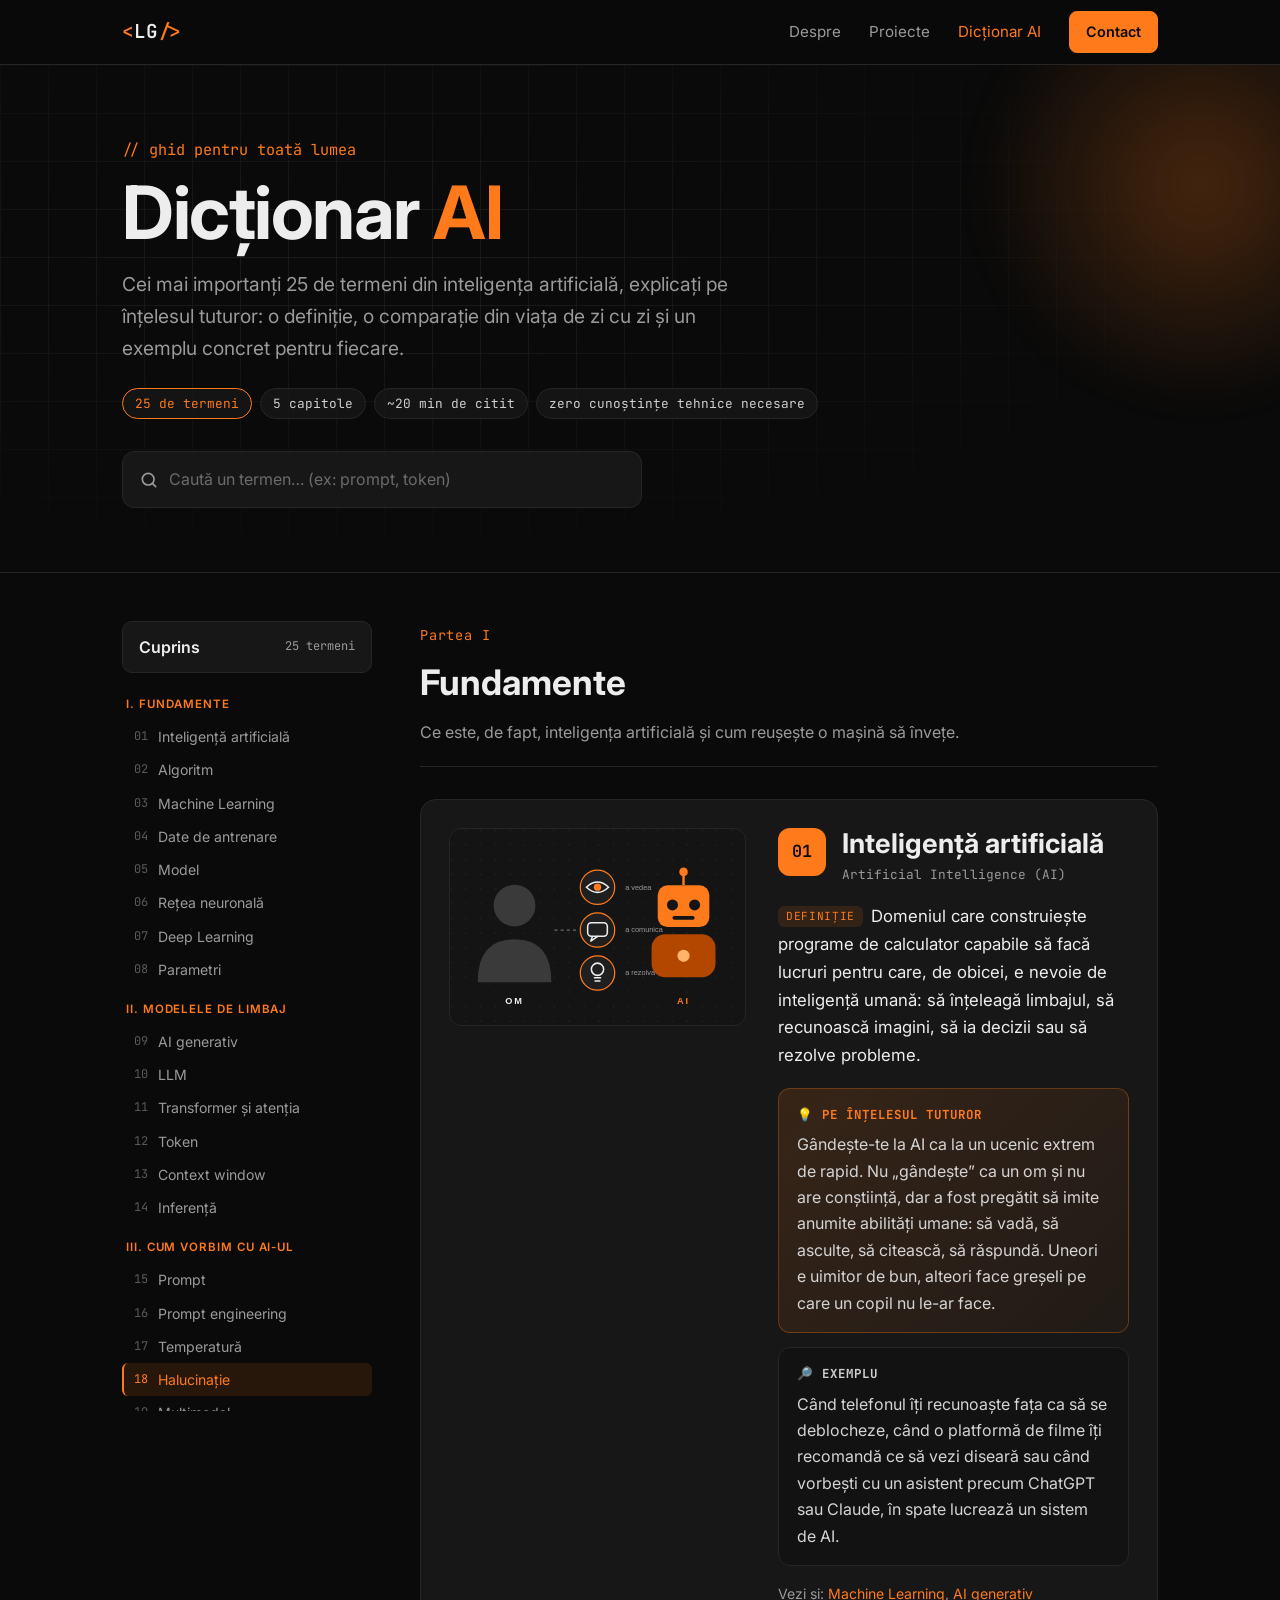
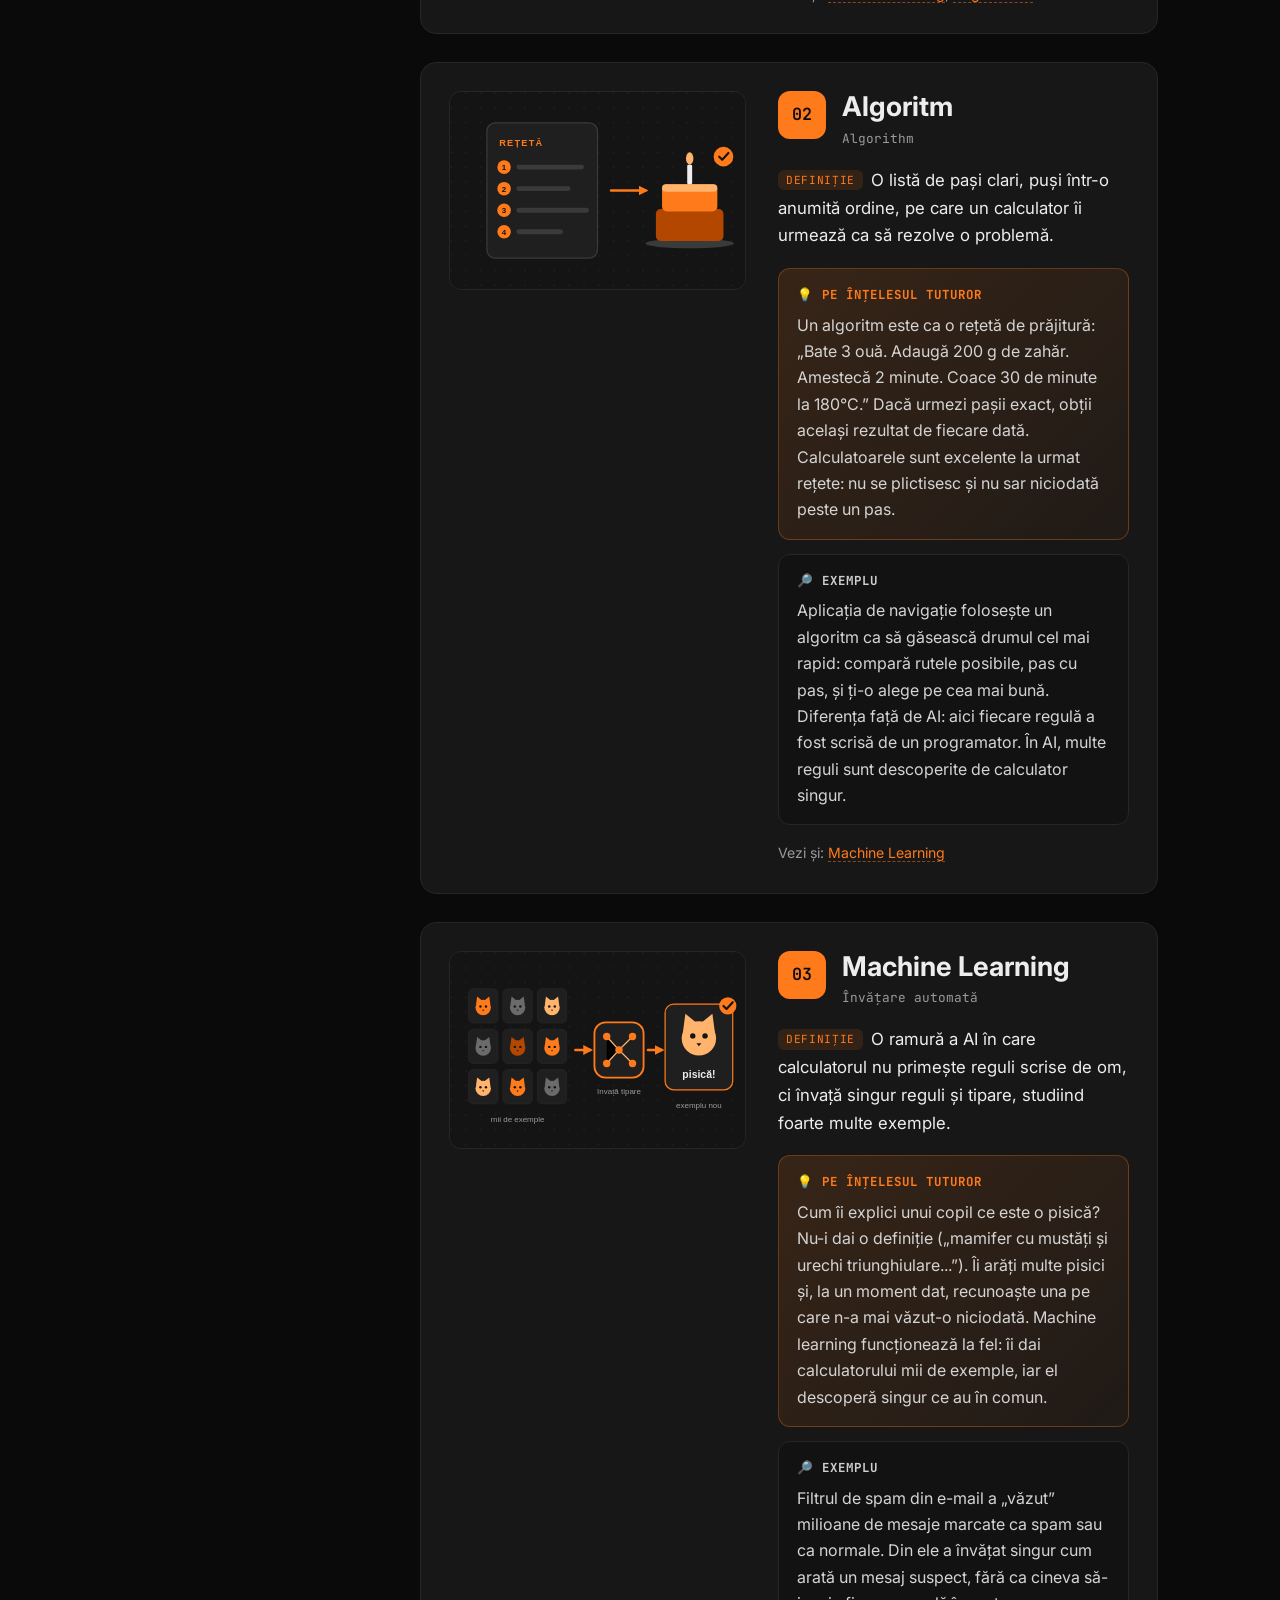
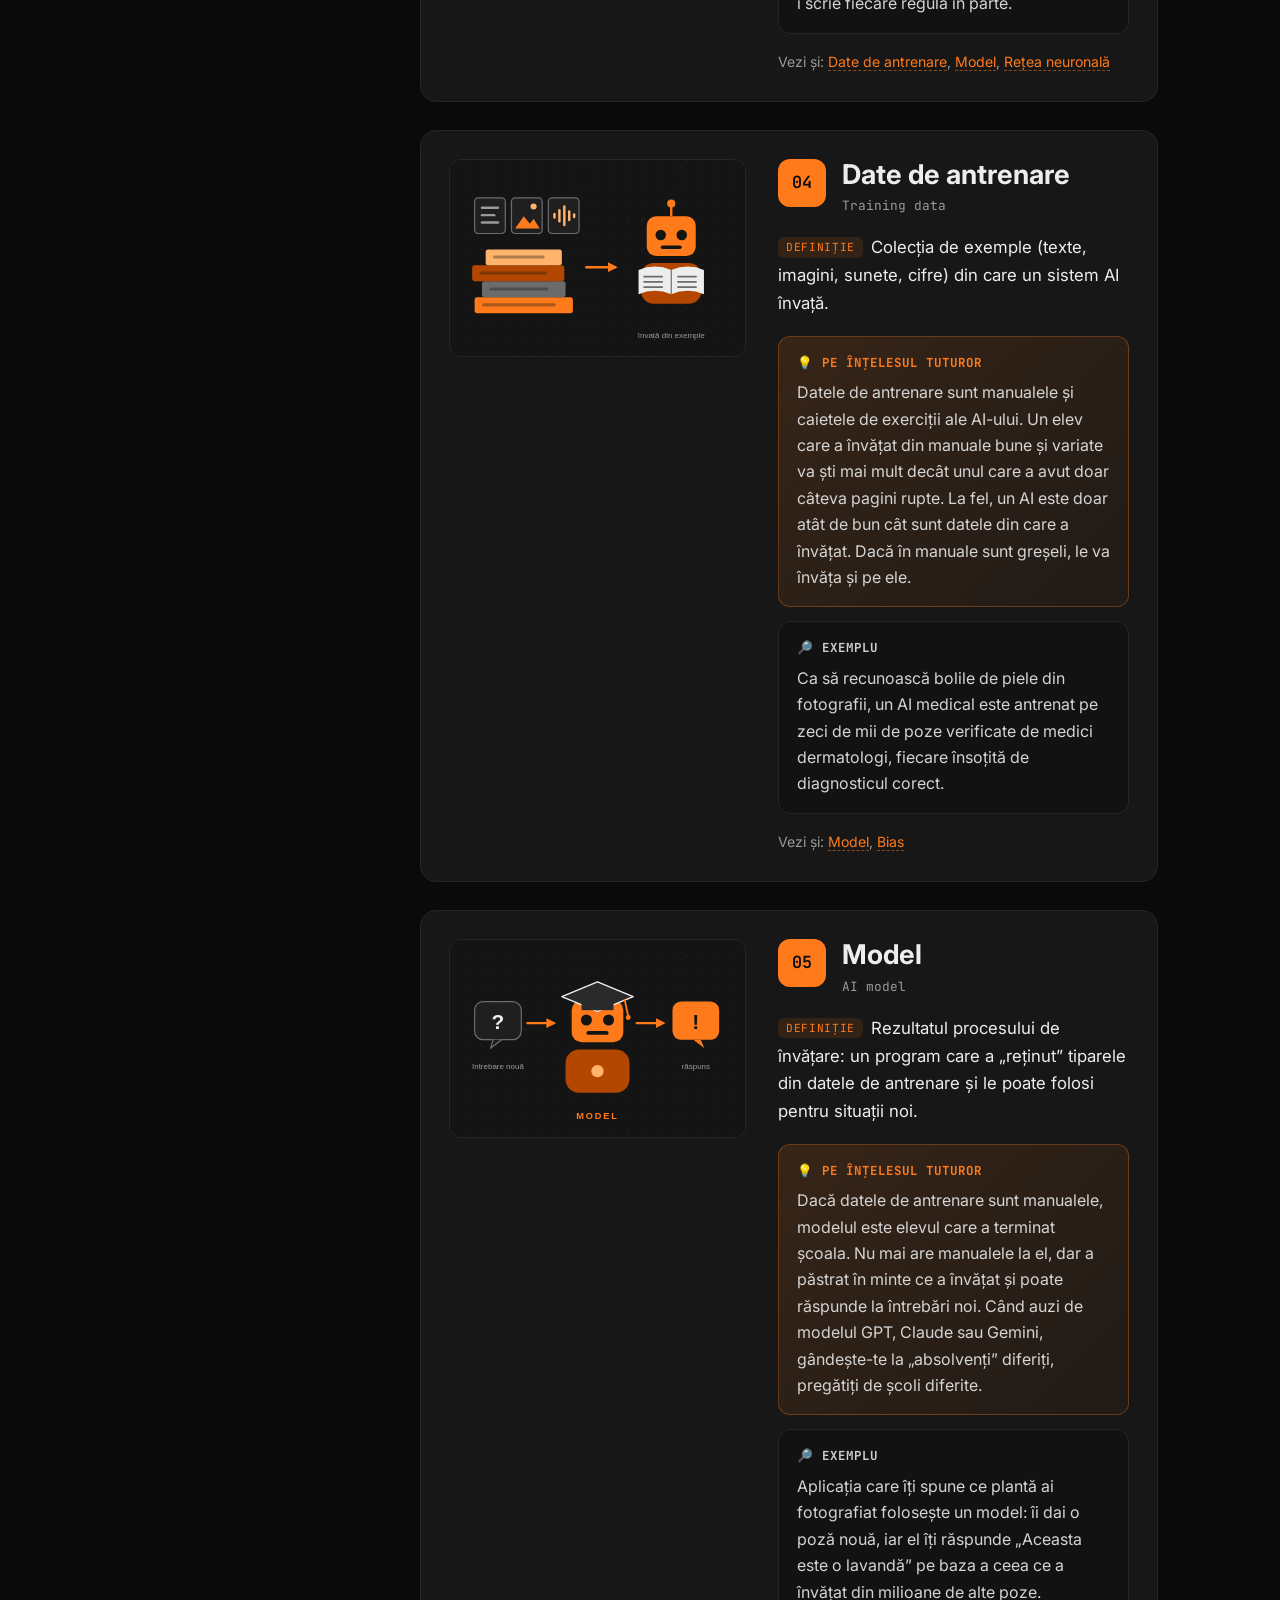
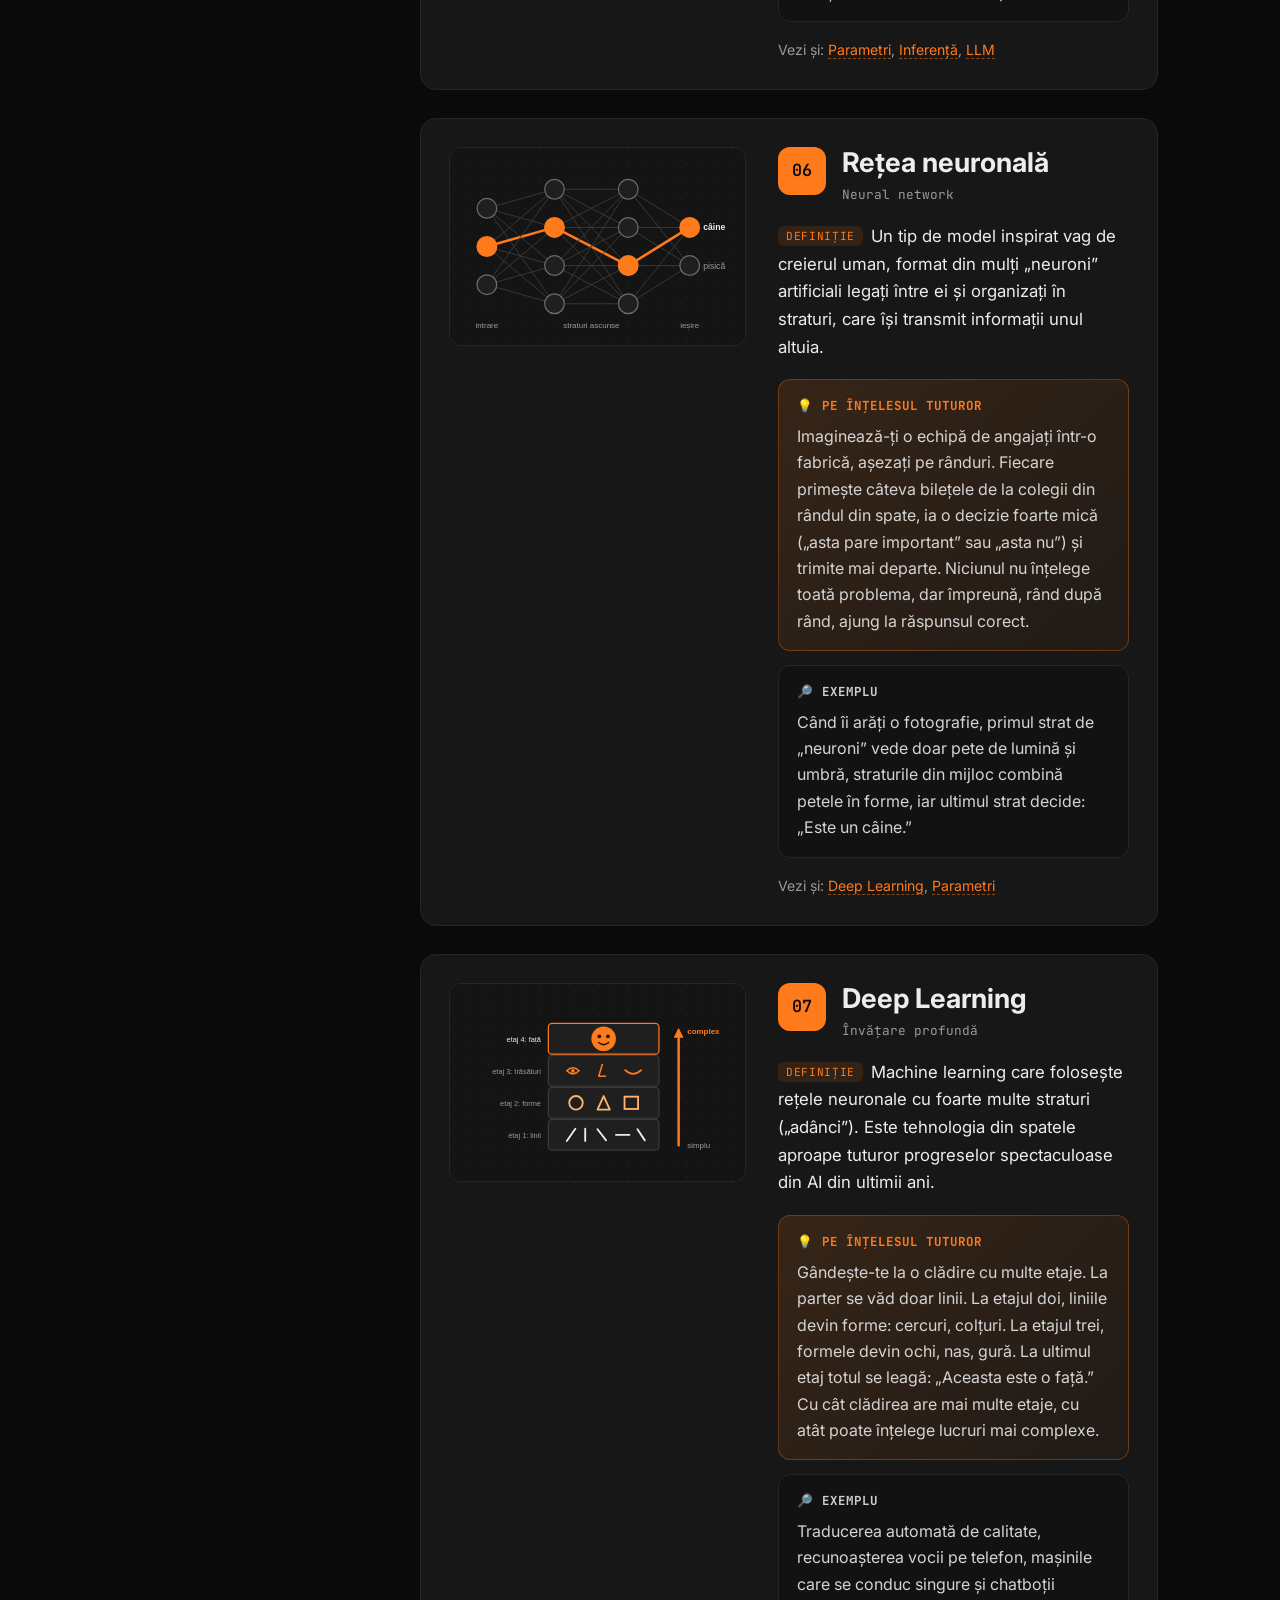
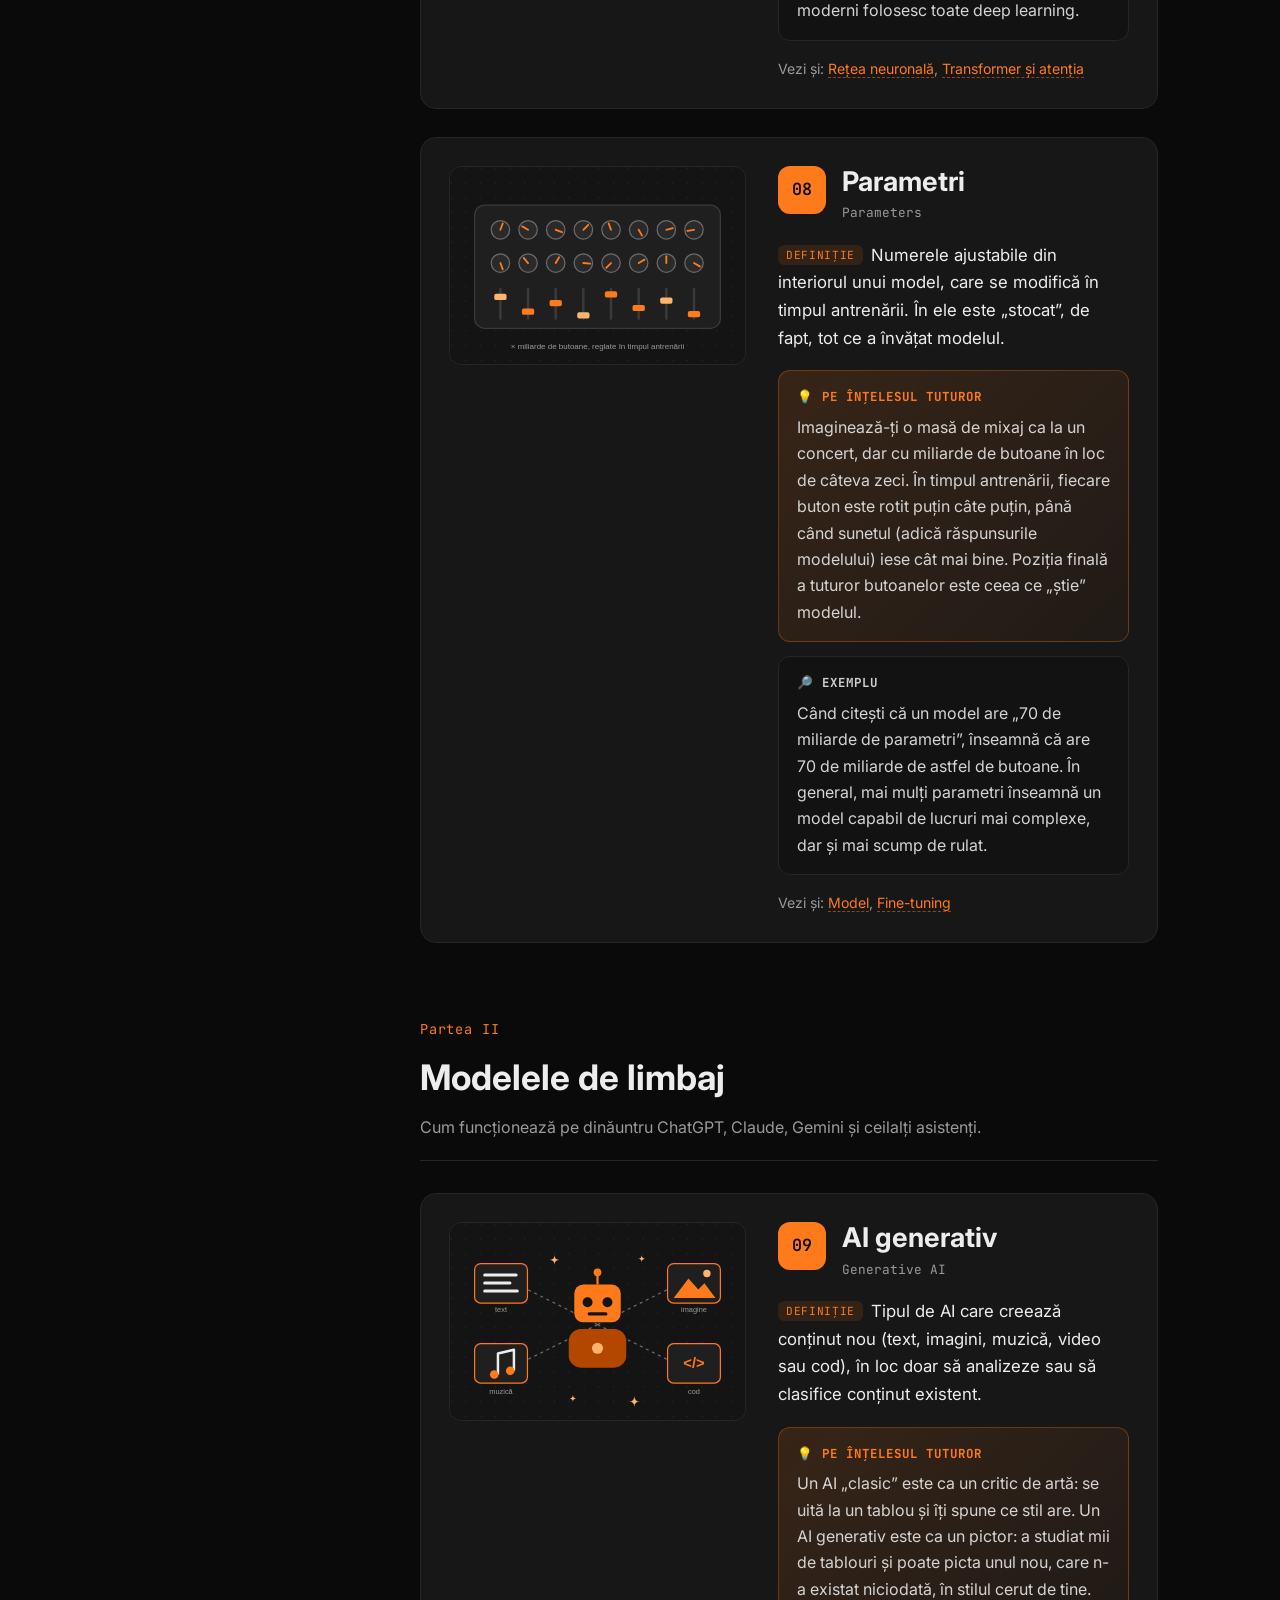
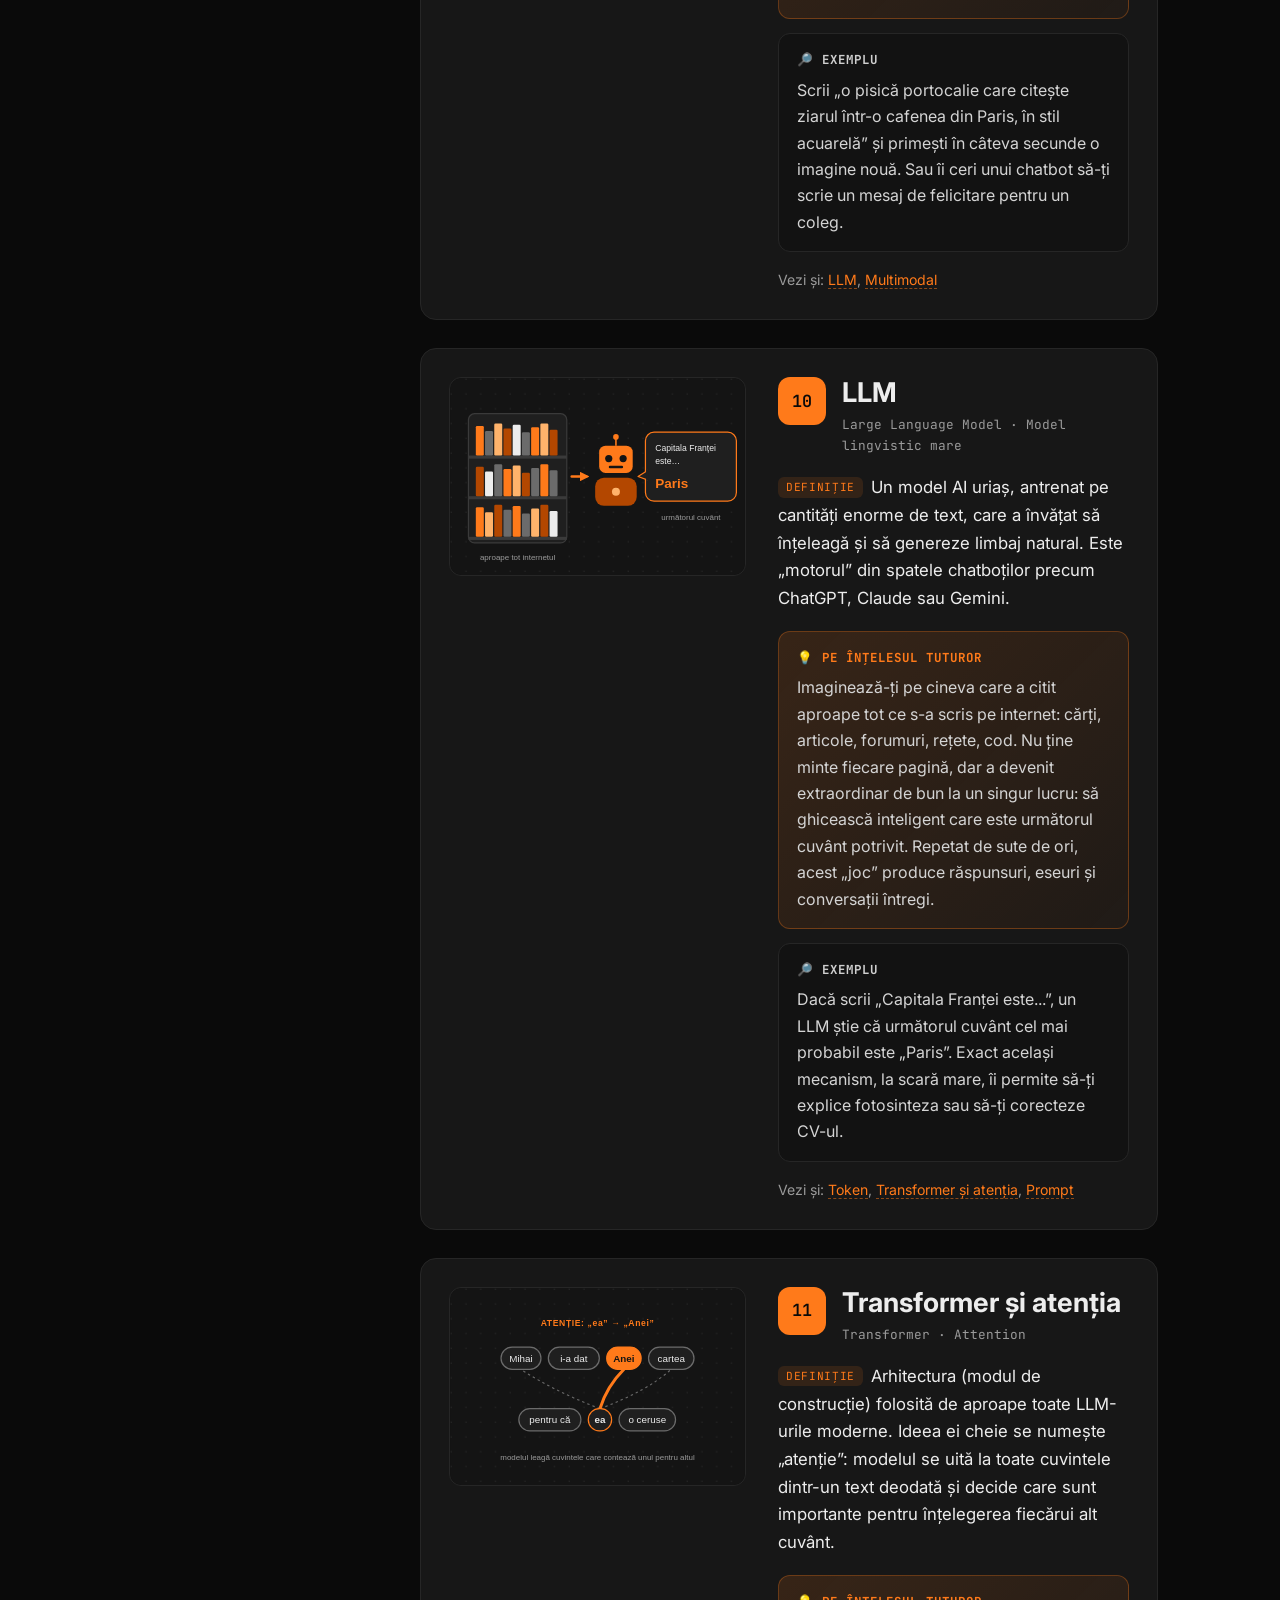
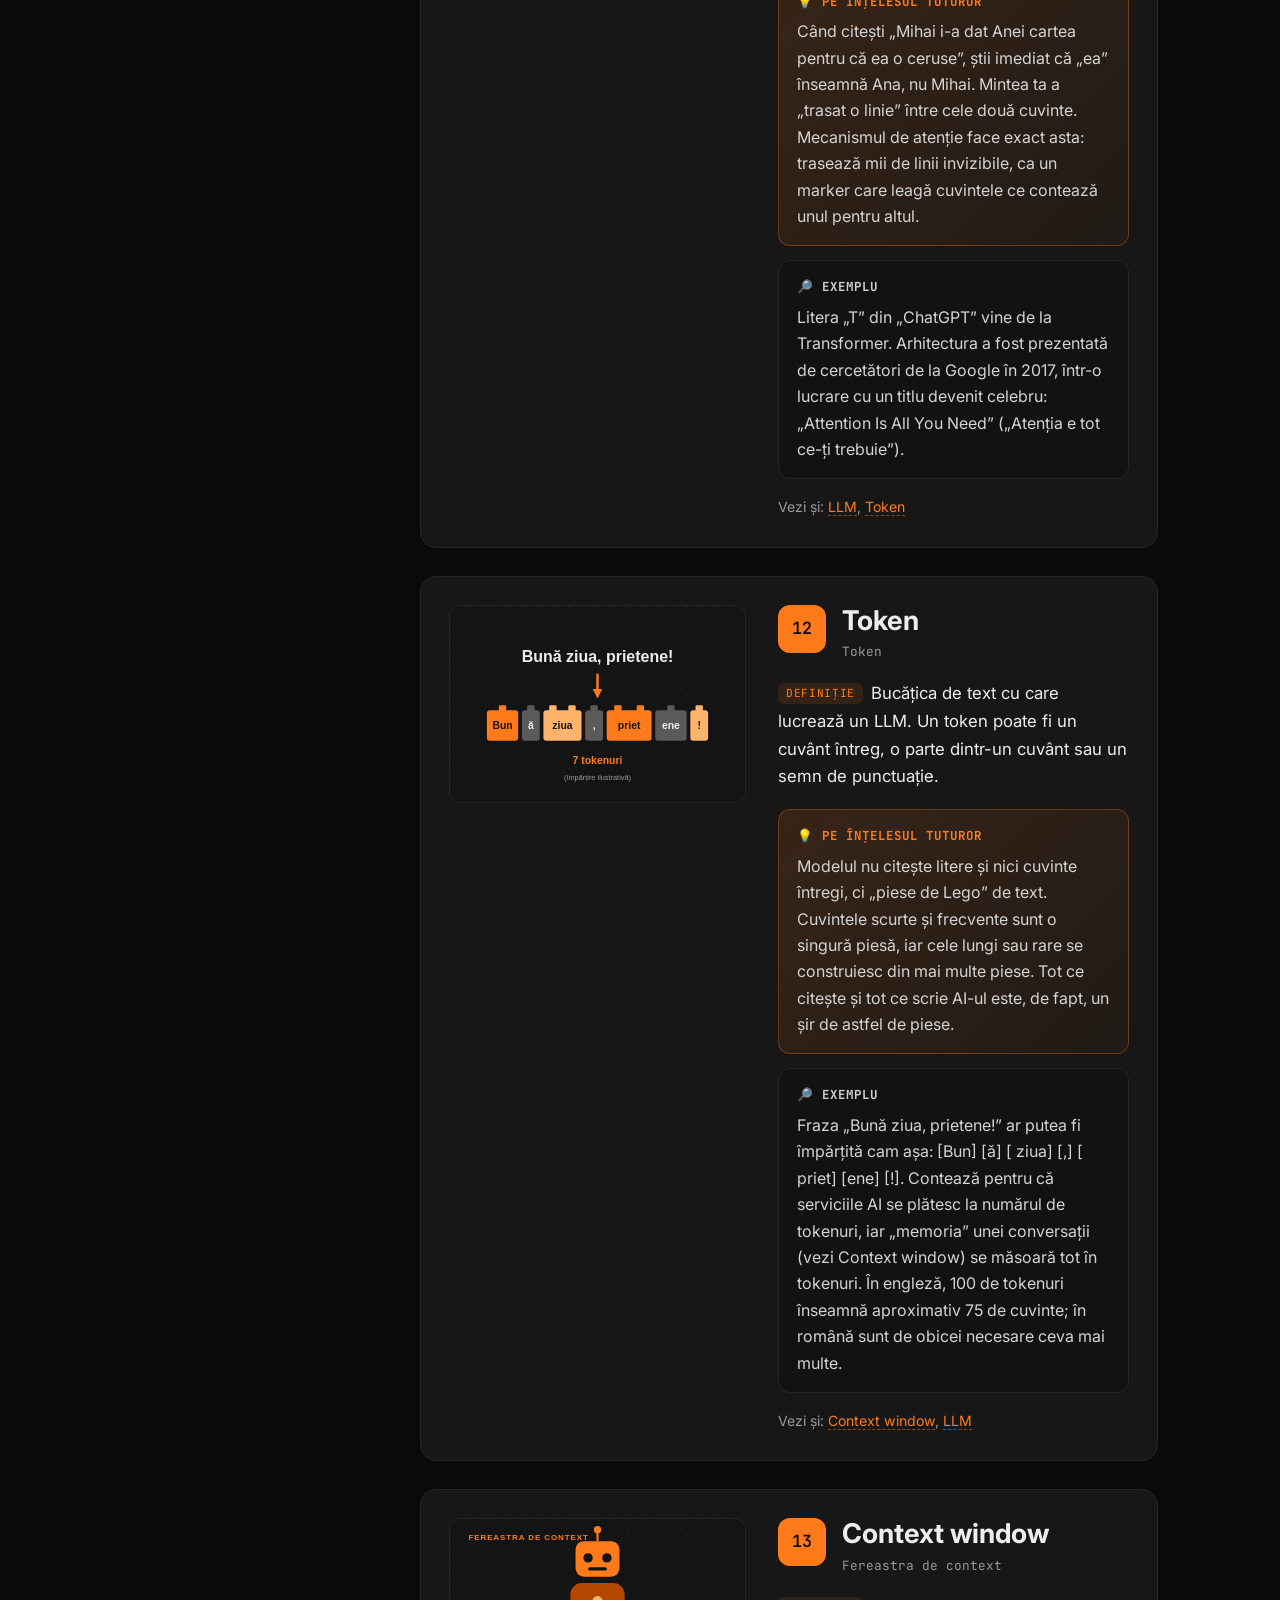
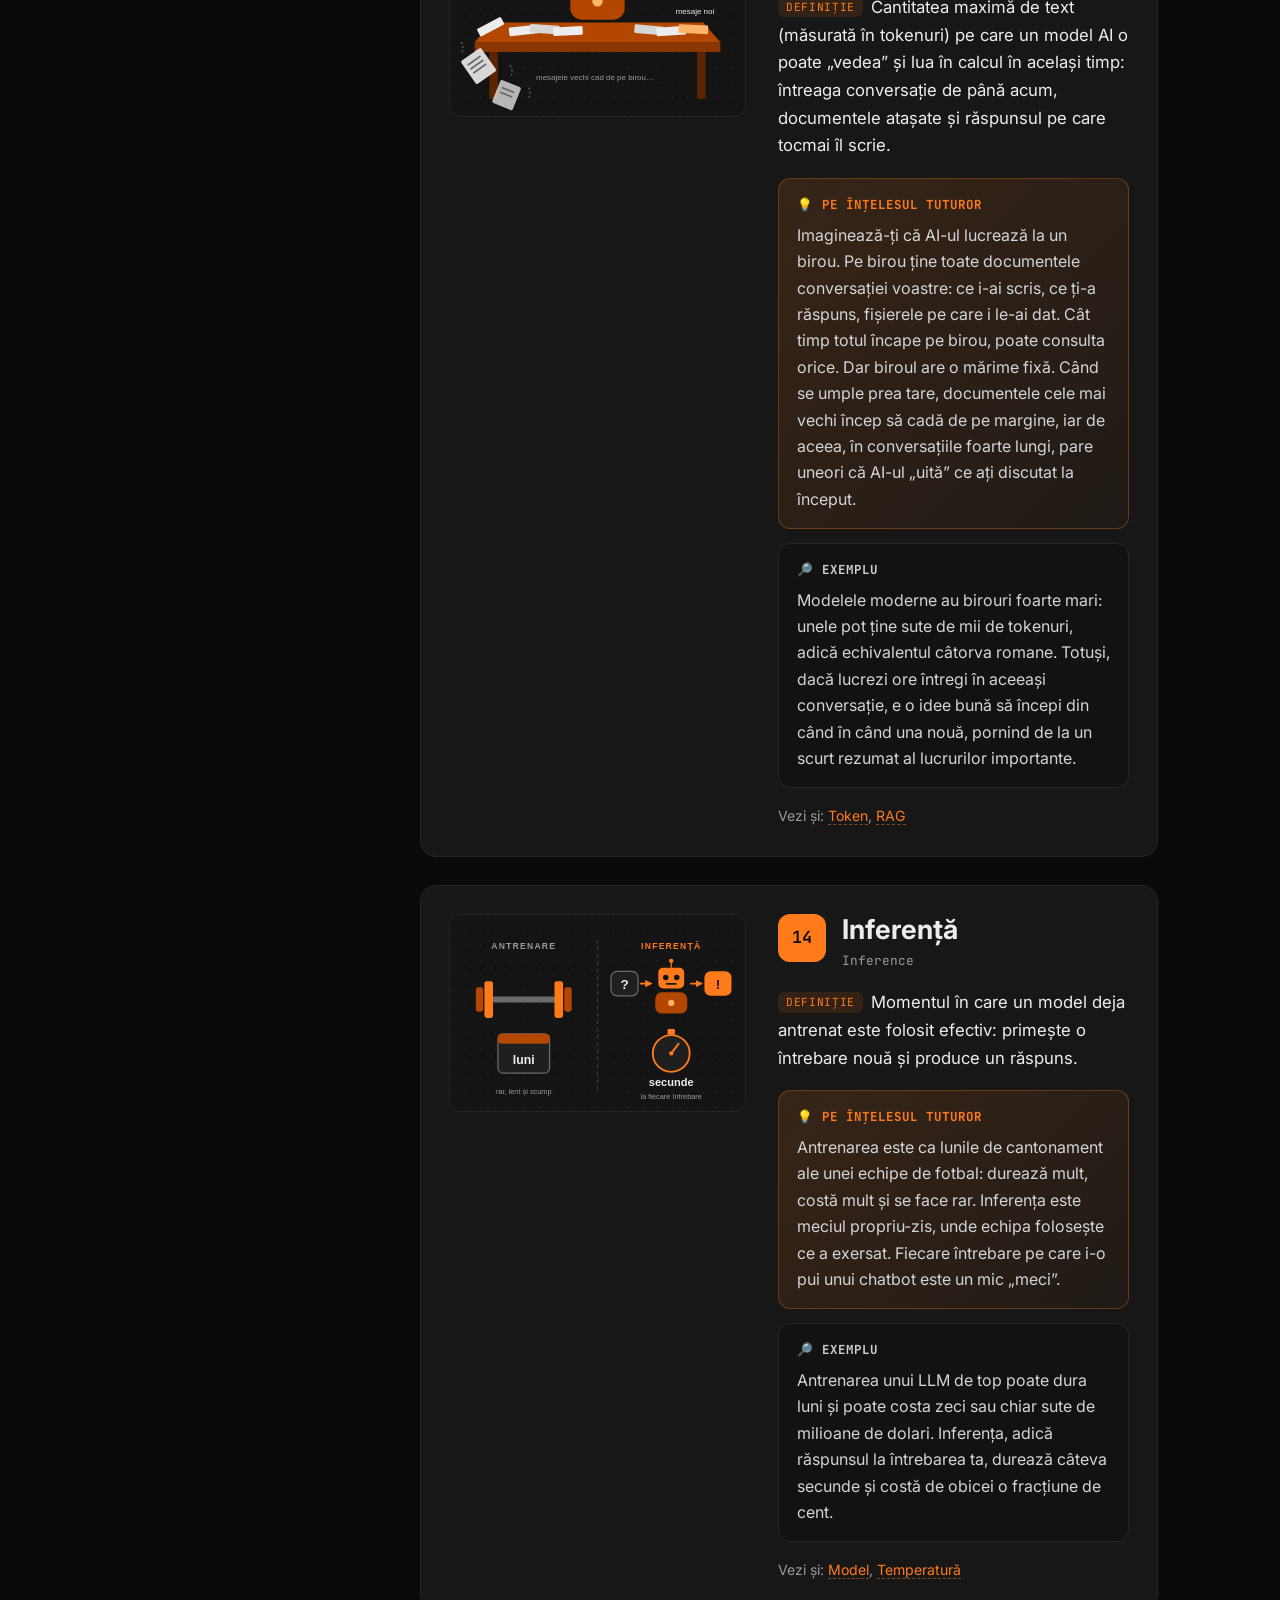
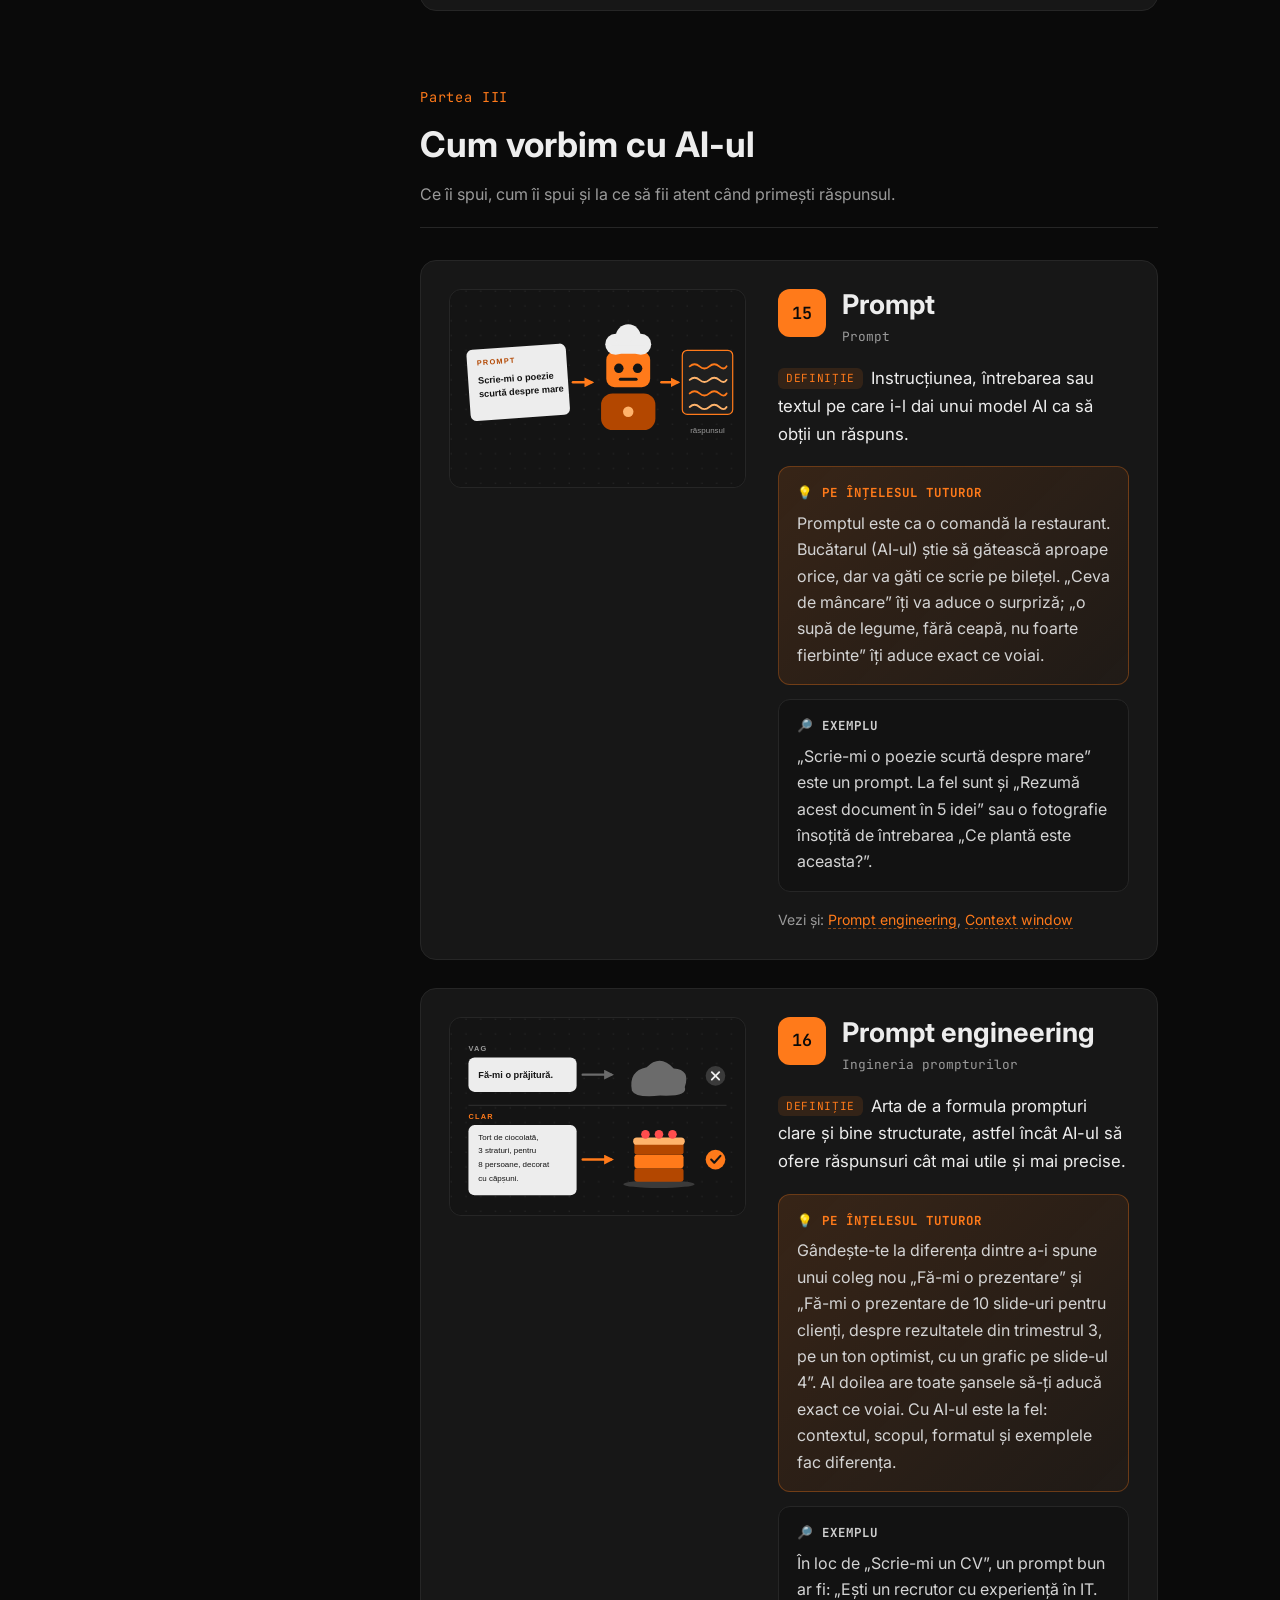
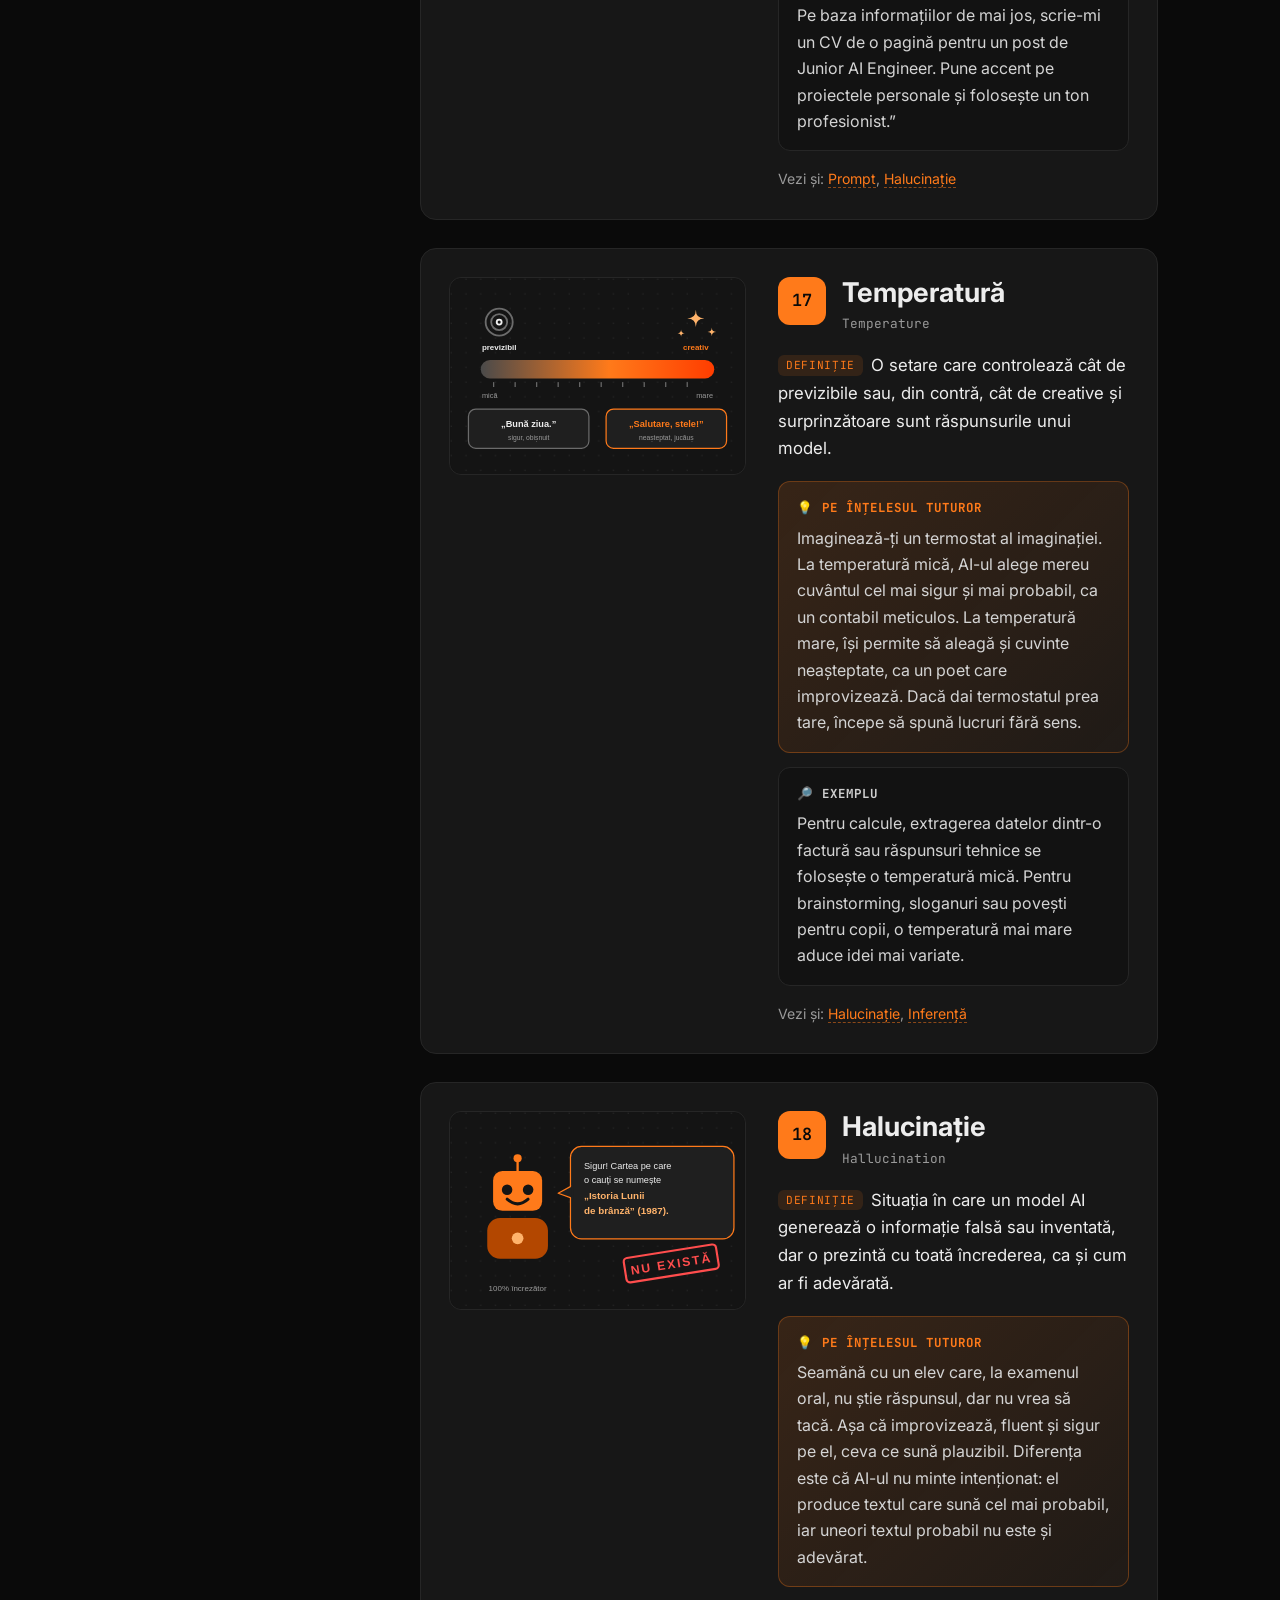
==== dictionar-ai/index.html @ 4ac0cf34 "Pagină nouă: Dicționar AI (25 de termeni explicați simplu, cu ilustrații) Co-Authored-By: Claude Opu" ====
<!doctype html>
<html lang="ro">
<head>
  <meta charset="utf-8">
  <meta name="viewport" content="width=device-width, initial-scale=1">
  <title>Dicționar AI: 25 de termeni explicați simplu | Lucian Grozea</title>
  <meta name="description" content="Cei mai importanți 25 de termeni din inteligența artificială, explicați pe înțelesul tuturor: definiții, analogii din viața de zi cu zi, exemple și ilustrații.">
  <meta property="og:title" content="Dicționar AI: 25 de termeni explicați simplu">
  <meta property="og:description" content="De la „inteligență artificială” la „agent AI”: definiții, analogii și exemple pe înțelesul tuturor.">
  <meta property="og:url" content="https://luciangrozea.ro/dictionar-ai/">
  <meta property="og:type" content="article">
  <link rel="canonical" href="https://luciangrozea.ro/dictionar-ai/">
  <link rel="icon" href="../assets/img/favicon.svg" type="image/svg+xml">
  <link rel="preconnect" href="https://fonts.googleapis.com">
  <link rel="preconnect" href="https://fonts.gstatic.com" crossorigin>
  <link href="https://fonts.googleapis.com/css2?family=Inter:wght@400;500;600;700&family=JetBrains+Mono:wght@400;600&display=swap" rel="stylesheet">
  <link rel="stylesheet" href="../assets/css/style.css?v=2">
  <link rel="stylesheet" href="../assets/css/dictionar.css?v=1">
</head>
<body>
  <div class="progress" aria-hidden="true"><span id="progress"></span></div>
  <header class="nav">
    <div class="container nav__inner">
      <a href="../" class="logo"><span class="logo__bracket">&lt;</span>LG<span class="logo__bracket">/&gt;</span></a>
      <button class="nav__toggle" aria-label="Deschide meniul" aria-expanded="false">
        <span></span><span></span><span></span>
      </button>
      <nav class="nav__links">
        <a href="../#despre">Despre</a>
        <a href="../#proiecte">Proiecte</a>
        <a href="./" class="active">Dicționar AI</a>
        <a href="../#contact" class="btn btn--small">Contact</a>
      </nav>
    </div>
  </header>

  <main id="top">
    <section class="dict-hero">
      <div class="hero__grid" aria-hidden="true"></div>
      <div class="container dict-hero__content">
        <p class="eyebrow mono">// ghid pentru toată lumea</p>
        <h1 class="dict-hero__title">Dicționar <span class="accent">AI</span></h1>
        <p class="dict-hero__subtitle">
          Cei mai importanți 25 de termeni din inteligența artificială, explicați pe înțelesul tuturor:
          o definiție, o comparație din viața de zi cu zi și un exemplu concret pentru fiecare.
        </p>
        <ul class="dict-hero__meta mono">
          <li>25 de termeni</li><li>5 capitole</li><li>~20 min de citit</li><li>zero cunoștințe tehnice necesare</li>
        </ul>
        <label class="search">
          <svg viewBox="0 0 24 24" aria-hidden="true"><circle cx="11" cy="11" r="7"/><path d="M20 20l-4-4"/></svg>
          <input type="search" id="search" placeholder="Caută un termen… (ex: prompt, token)" autocomplete="off">
        </label>
      </div>
    </section>

    <div class="container dict-layout">
      <aside class="toc">
        <details class="toc__details" id="toc">
          <summary>Cuprins <span class="mono muted">25 termeni</span></summary>
          <ol class="toc__list">
            <li class="toc__part"><span class="toc__part-name">I. Fundamente</span><ol><li><a href="#inteligenta-artificiala"><span class="mono">01</span> Inteligență artificială</a></li><li><a href="#algoritm"><span class="mono">02</span> Algoritm</a></li><li><a href="#machine-learning"><span class="mono">03</span> Machine Learning</a></li><li><a href="#date-de-antrenare"><span class="mono">04</span> Date de antrenare</a></li><li><a href="#model"><span class="mono">05</span> Model</a></li><li><a href="#retea-neuronala"><span class="mono">06</span> Rețea neuronală</a></li><li><a href="#deep-learning"><span class="mono">07</span> Deep Learning</a></li><li><a href="#parametri"><span class="mono">08</span> Parametri</a></li></ol></li><li class="toc__part"><span class="toc__part-name">II. Modelele de limbaj</span><ol><li><a href="#ai-generativ"><span class="mono">09</span> AI generativ</a></li><li><a href="#llm"><span class="mono">10</span> LLM</a></li><li><a href="#transformer"><span class="mono">11</span> Transformer și atenția</a></li><li><a href="#token"><span class="mono">12</span> Token</a></li><li><a href="#context-window"><span class="mono">13</span> Context window</a></li><li><a href="#inferenta"><span class="mono">14</span> Inferență</a></li></ol></li><li class="toc__part"><span class="toc__part-name">III. Cum vorbim cu AI-ul</span><ol><li><a href="#prompt"><span class="mono">15</span> Prompt</a></li><li><a href="#prompt-engineering"><span class="mono">16</span> Prompt engineering</a></li><li><a href="#temperatura"><span class="mono">17</span> Temperatură</a></li><li><a href="#halucinatie"><span class="mono">18</span> Halucinație</a></li><li><a href="#multimodal"><span class="mono">19</span> Multimodal</a></li></ol></li><li class="toc__part"><span class="toc__part-name">IV. AI în practică</span><ol><li><a href="#fine-tuning"><span class="mono">20</span> Fine-tuning</a></li><li><a href="#embeddings"><span class="mono">21</span> Embeddings</a></li><li><a href="#rag"><span class="mono">22</span> RAG</a></li><li><a href="#agent-ai"><span class="mono">23</span> Agent AI</a></li></ol></li><li class="toc__part"><span class="toc__part-name">V. AI responsabil</span><ol><li><a href="#bias"><span class="mono">24</span> Bias</a></li><li><a href="#aliniere"><span class="mono">25</span> Aliniere</a></li></ol></li>
          </ol>
        </details>
      </aside>

      <div class="terms" id="terms">
        <p class="no-results" id="no-results" hidden>Niciun termen găsit. Încearcă alt cuvânt.</p>
        <section class="part" id="partea-1"><header class="part__head"><span class="part__label mono">Partea I</span><h2 class="part__title">Fundamente</h2><p class="part__desc">Ce este, de fapt, inteligența artificială și cum reușește o mașină să învețe.</p></header><article class="term" id="inteligenta-artificiala" data-search="inteligență artificială artificial intelligence (ai) domeniul care construiește programe de calculator capabile să facă lucruri pentru care, de obicei, e nevoie de inteligență umană: să înțeleagă limbajul, să recunoască imagini, să ia decizii sau să rezolve probleme.">
  <figure class="term__figure"><img src="../assets/img/dictionar/01-inteligenta-artificiala.svg" alt="Un om și un robot, legați prin trei abilități: a vedea, a comunica și a rezolva probleme." width="480" height="320" loading="lazy"></figure>
  <div class="term__body">
    <header class="term__head"><span class="term__num mono">01</span><div><h3 class="term__title">Inteligență artificială</h3><p class="term__en mono">Artificial Intelligence (AI)</p></div></header>
    <p class="term__def"><span class="term__tag">Definiție</span>Domeniul care construiește programe de calculator capabile să facă lucruri pentru care, de obicei, e nevoie de inteligență umană: să înțeleagă limbajul, să recunoască imagini, să ia decizii sau să rezolve probleme.</p>
    <div class="term__box term__box--analogy"><h4>Pe înțelesul tuturor</h4><p>Gândește-te la AI ca la un ucenic extrem de rapid. Nu „gândește” ca un om și nu are conștiință, dar a fost pregătit să imite anumite abilități umane: să vadă, să asculte, să citească, să răspundă. Uneori e uimitor de bun, alteori face greșeli pe care un copil nu le-ar face.</p></div>
    <div class="term__box term__box--example"><h4>Exemplu</h4><p>Când telefonul îți recunoaște fața ca să se deblocheze, când o platformă de filme îți recomandă ce să vezi diseară sau când vorbești cu un asistent precum ChatGPT sau Claude, în spate lucrează un sistem de AI.</p></div>
    <p class="term__see">Vezi și: <a href="#machine-learning">Machine Learning</a>, <a href="#ai-generativ">AI generativ</a></p>
  </div>
</article><article class="term" id="algoritm" data-search="algoritm algorithm o listă de pași clari, puși într-o anumită ordine, pe care un calculator îi urmează ca să rezolve o problemă.">
  <figure class="term__figure"><img src="../assets/img/dictionar/02-algoritm.svg" alt="O rețetă cu patru pași numerotați și, alături, prăjitura obținută urmând pașii." width="480" height="320" loading="lazy"></figure>
  <div class="term__body">
    <header class="term__head"><span class="term__num mono">02</span><div><h3 class="term__title">Algoritm</h3><p class="term__en mono">Algorithm</p></div></header>
    <p class="term__def"><span class="term__tag">Definiție</span>O listă de pași clari, puși într-o anumită ordine, pe care un calculator îi urmează ca să rezolve o problemă.</p>
    <div class="term__box term__box--analogy"><h4>Pe înțelesul tuturor</h4><p>Un algoritm este ca o rețetă de prăjitură: „Bate 3 ouă. Adaugă 200 g de zahăr. Amestecă 2 minute. Coace 30 de minute la 180°C.” Dacă urmezi pașii exact, obții același rezultat de fiecare dată. Calculatoarele sunt excelente la urmat rețete: nu se plictisesc și nu sar niciodată peste un pas.</p></div>
    <div class="term__box term__box--example"><h4>Exemplu</h4><p>Aplicația de navigație folosește un algoritm ca să găsească drumul cel mai rapid: compară rutele posibile, pas cu pas, și ți-o alege pe cea mai bună. Diferența față de AI: aici fiecare regulă a fost scrisă de un programator. În AI, multe reguli sunt descoperite de calculator singur.</p></div>
    <p class="term__see">Vezi și: <a href="#machine-learning">Machine Learning</a></p>
  </div>
</article><article class="term" id="machine-learning" data-search="machine learning învățare automată o ramură a ai în care calculatorul nu primește reguli scrise de om, ci învață singur reguli și tipare, studiind foarte multe exemple.">
  <figure class="term__figure"><img src="../assets/img/dictionar/03-machine-learning.svg" alt="Nouă poze cu pisici intră într-un sistem care învață tipare, iar acesta recunoaște apoi o pisică nouă." width="480" height="320" loading="lazy"></figure>
  <div class="term__body">
    <header class="term__head"><span class="term__num mono">03</span><div><h3 class="term__title">Machine Learning</h3><p class="term__en mono">Învățare automată</p></div></header>
    <p class="term__def"><span class="term__tag">Definiție</span>O ramură a AI în care calculatorul nu primește reguli scrise de om, ci învață singur reguli și tipare, studiind foarte multe exemple.</p>
    <div class="term__box term__box--analogy"><h4>Pe înțelesul tuturor</h4><p>Cum îi explici unui copil ce este o pisică? Nu-i dai o definiție („mamifer cu mustăți și urechi triunghiulare...”). Îi arăți multe pisici și, la un moment dat, recunoaște una pe care n-a mai văzut-o niciodată. Machine learning funcționează la fel: îi dai calculatorului mii de exemple, iar el descoperă singur ce au în comun.</p></div>
    <div class="term__box term__box--example"><h4>Exemplu</h4><p>Filtrul de spam din e-mail a „văzut” milioane de mesaje marcate ca spam sau ca normale. Din ele a învățat singur cum arată un mesaj suspect, fără ca cineva să-i scrie fiecare regulă în parte.</p></div>
    <p class="term__see">Vezi și: <a href="#date-de-antrenare">Date de antrenare</a>, <a href="#model">Model</a>, <a href="#retea-neuronala">Rețea neuronală</a></p>
  </div>
</article><article class="term" id="date-de-antrenare" data-search="date de antrenare training data colecția de exemple (texte, imagini, sunete, cifre) din care un sistem ai învață.">
  <figure class="term__figure"><img src="../assets/img/dictionar/04-date-de-antrenare.svg" alt="Un teanc de cărți, documente, imagini și sunete din care un robot citește și învață." width="480" height="320" loading="lazy"></figure>
  <div class="term__body">
    <header class="term__head"><span class="term__num mono">04</span><div><h3 class="term__title">Date de antrenare</h3><p class="term__en mono">Training data</p></div></header>
    <p class="term__def"><span class="term__tag">Definiție</span>Colecția de exemple (texte, imagini, sunete, cifre) din care un sistem AI învață.</p>
    <div class="term__box term__box--analogy"><h4>Pe înțelesul tuturor</h4><p>Datele de antrenare sunt manualele și caietele de exerciții ale AI-ului. Un elev care a învățat din manuale bune și variate va ști mai mult decât unul care a avut doar câteva pagini rupte. La fel, un AI este doar atât de bun cât sunt datele din care a învățat. Dacă în manuale sunt greșeli, le va învăța și pe ele.</p></div>
    <div class="term__box term__box--example"><h4>Exemplu</h4><p>Ca să recunoască bolile de piele din fotografii, un AI medical este antrenat pe zeci de mii de poze verificate de medici dermatologi, fiecare însoțită de diagnosticul corect.</p></div>
    <p class="term__see">Vezi și: <a href="#model">Model</a>, <a href="#bias">Bias</a></p>
  </div>
</article><article class="term" id="model" data-search="model ai model rezultatul procesului de învățare: un program care a „reținut” tiparele din datele de antrenare și le poate folosi pentru situații noi.">
  <figure class="term__figure"><img src="../assets/img/dictionar/05-model.svg" alt="Un robot absolvent, cu tocă pe cap, care primește o întrebare nouă și dă un răspuns." width="480" height="320" loading="lazy"></figure>
  <div class="term__body">
    <header class="term__head"><span class="term__num mono">05</span><div><h3 class="term__title">Model</h3><p class="term__en mono">AI model</p></div></header>
    <p class="term__def"><span class="term__tag">Definiție</span>Rezultatul procesului de învățare: un program care a „reținut” tiparele din datele de antrenare și le poate folosi pentru situații noi.</p>
    <div class="term__box term__box--analogy"><h4>Pe înțelesul tuturor</h4><p>Dacă datele de antrenare sunt manualele, modelul este elevul care a terminat școala. Nu mai are manualele la el, dar a păstrat în minte ce a învățat și poate răspunde la întrebări noi. Când auzi de modelul GPT, Claude sau Gemini, gândește-te la „absolvenți” diferiți, pregătiți de școli diferite.</p></div>
    <div class="term__box term__box--example"><h4>Exemplu</h4><p>Aplicația care îți spune ce plantă ai fotografiat folosește un model: îi dai o poză nouă, iar el îți răspunde „Aceasta este o lavandă” pe baza a ceea ce a învățat din milioane de alte poze.</p></div>
    <p class="term__see">Vezi și: <a href="#parametri">Parametri</a>, <a href="#inferenta">Inferență</a>, <a href="#llm">LLM</a></p>
  </div>
</article><article class="term" id="retea-neuronala" data-search="rețea neuronală neural network un tip de model inspirat vag de creierul uman, format din mulți „neuroni” artificiali legați între ei și organizați în straturi, care își transmit informații unul altuia.">
  <figure class="term__figure"><img src="../assets/img/dictionar/06-retea-neuronala.svg" alt="Patru straturi de neuroni legați între ei, cu un drum evidențiat de la intrare până la răspunsul «câine»." width="480" height="320" loading="lazy"></figure>
  <div class="term__body">
    <header class="term__head"><span class="term__num mono">06</span><div><h3 class="term__title">Rețea neuronală</h3><p class="term__en mono">Neural network</p></div></header>
    <p class="term__def"><span class="term__tag">Definiție</span>Un tip de model inspirat vag de creierul uman, format din mulți „neuroni” artificiali legați între ei și organizați în straturi, care își transmit informații unul altuia.</p>
    <div class="term__box term__box--analogy"><h4>Pe înțelesul tuturor</h4><p>Imaginează-ți o echipă de angajați într-o fabrică, așezați pe rânduri. Fiecare primește câteva bilețele de la colegii din rândul din spate, ia o decizie foarte mică („asta pare important” sau „asta nu”) și trimite mai departe. Niciunul nu înțelege toată problema, dar împreună, rând după rând, ajung la răspunsul corect.</p></div>
    <div class="term__box term__box--example"><h4>Exemplu</h4><p>Când îi arăți o fotografie, primul strat de „neuroni” vede doar pete de lumină și umbră, straturile din mijloc combină petele în forme, iar ultimul strat decide: „Este un câine.”</p></div>
    <p class="term__see">Vezi și: <a href="#deep-learning">Deep Learning</a>, <a href="#parametri">Parametri</a></p>
  </div>
</article><article class="term" id="deep-learning" data-search="deep learning învățare profundă machine learning care folosește rețele neuronale cu foarte multe straturi („adânci”). este tehnologia din spatele aproape tuturor progreselor spectaculoase din ai din ultimii ani.">
  <figure class="term__figure"><img src="../assets/img/dictionar/07-deep-learning.svg" alt="O clădire cu patru etaje: linii la parter, forme, trăsături ale feței și, la ultimul etaj, o față întreagă." width="480" height="320" loading="lazy"></figure>
  <div class="term__body">
    <header class="term__head"><span class="term__num mono">07</span><div><h3 class="term__title">Deep Learning</h3><p class="term__en mono">Învățare profundă</p></div></header>
    <p class="term__def"><span class="term__tag">Definiție</span>Machine learning care folosește rețele neuronale cu foarte multe straturi („adânci”). Este tehnologia din spatele aproape tuturor progreselor spectaculoase din AI din ultimii ani.</p>
    <div class="term__box term__box--analogy"><h4>Pe înțelesul tuturor</h4><p>Gândește-te la o clădire cu multe etaje. La parter se văd doar linii. La etajul doi, liniile devin forme: cercuri, colțuri. La etajul trei, formele devin ochi, nas, gură. La ultimul etaj totul se leagă: „Aceasta este o față.” Cu cât clădirea are mai multe etaje, cu atât poate înțelege lucruri mai complexe.</p></div>
    <div class="term__box term__box--example"><h4>Exemplu</h4><p>Traducerea automată de calitate, recunoașterea vocii pe telefon, mașinile care se conduc singure și chatboții moderni folosesc toate deep learning.</p></div>
    <p class="term__see">Vezi și: <a href="#retea-neuronala">Rețea neuronală</a>, <a href="#transformer">Transformer și atenția</a></p>
  </div>
</article><article class="term" id="parametri" data-search="parametri parameters numerele ajustabile din interiorul unui model, care se modifică în timpul antrenării. în ele este „stocat”, de fapt, tot ce a învățat modelul.">
  <figure class="term__figure"><img src="../assets/img/dictionar/08-parametri.svg" alt="O masă de mixaj cu multe butoane rotative și glisiere, fiecare reglat diferit." width="480" height="320" loading="lazy"></figure>
  <div class="term__body">
    <header class="term__head"><span class="term__num mono">08</span><div><h3 class="term__title">Parametri</h3><p class="term__en mono">Parameters</p></div></header>
    <p class="term__def"><span class="term__tag">Definiție</span>Numerele ajustabile din interiorul unui model, care se modifică în timpul antrenării. În ele este „stocat”, de fapt, tot ce a învățat modelul.</p>
    <div class="term__box term__box--analogy"><h4>Pe înțelesul tuturor</h4><p>Imaginează-ți o masă de mixaj ca la un concert, dar cu miliarde de butoane în loc de câteva zeci. În timpul antrenării, fiecare buton este rotit puțin câte puțin, până când sunetul (adică răspunsurile modelului) iese cât mai bine. Poziția finală a tuturor butoanelor este ceea ce „știe” modelul.</p></div>
    <div class="term__box term__box--example"><h4>Exemplu</h4><p>Când citești că un model are „70 de miliarde de parametri”, înseamnă că are 70 de miliarde de astfel de butoane. În general, mai mulți parametri înseamnă un model capabil de lucruri mai complexe, dar și mai scump de rulat.</p></div>
    <p class="term__see">Vezi și: <a href="#model">Model</a>, <a href="#fine-tuning">Fine-tuning</a></p>
  </div>
</article></section><section class="part" id="partea-2"><header class="part__head"><span class="part__label mono">Partea II</span><h2 class="part__title">Modelele de limbaj</h2><p class="part__desc">Cum funcționează pe dinăuntru ChatGPT, Claude, Gemini și ceilalți asistenți.</p></header><article class="term" id="ai-generativ" data-search="ai generativ generative ai tipul de ai care creează conținut nou (text, imagini, muzică, video sau cod), în loc doar să analizeze sau să clasifice conținut existent.">
  <figure class="term__figure"><img src="../assets/img/dictionar/09-ai-generativ.svg" alt="Un robot în centru care creează patru lucruri noi: un text, o imagine, o melodie și cod." width="480" height="320" loading="lazy"></figure>
  <div class="term__body">
    <header class="term__head"><span class="term__num mono">09</span><div><h3 class="term__title">AI generativ</h3><p class="term__en mono">Generative AI</p></div></header>
    <p class="term__def"><span class="term__tag">Definiție</span>Tipul de AI care creează conținut nou (text, imagini, muzică, video sau cod), în loc doar să analizeze sau să clasifice conținut existent.</p>
    <div class="term__box term__box--analogy"><h4>Pe înțelesul tuturor</h4><p>Un AI „clasic” este ca un critic de artă: se uită la un tablou și îți spune ce stil are. Un AI generativ este ca un pictor: a studiat mii de tablouri și poate picta unul nou, care n-a existat niciodată, în stilul cerut de tine.</p></div>
    <div class="term__box term__box--example"><h4>Exemplu</h4><p>Scrii „o pisică portocalie care citește ziarul într-o cafenea din Paris, în stil acuarelă” și primești în câteva secunde o imagine nouă. Sau îi ceri unui chatbot să-ți scrie un mesaj de felicitare pentru un coleg.</p></div>
    <p class="term__see">Vezi și: <a href="#llm">LLM</a>, <a href="#multimodal">Multimodal</a></p>
  </div>
</article><article class="term" id="llm" data-search="llm large language model · model lingvistic mare un model ai uriaș, antrenat pe cantități enorme de text, care a învățat să înțeleagă și să genereze limbaj natural. este „motorul” din spatele chatboților precum chatgpt, claude sau gemini.">
  <figure class="term__figure"><img src="../assets/img/dictionar/10-llm.svg" alt="O bibliotecă imensă care alimentează un robot; acesta completează fraza «Capitala Franței este…» cu «Paris»." width="480" height="320" loading="lazy"></figure>
  <div class="term__body">
    <header class="term__head"><span class="term__num mono">10</span><div><h3 class="term__title">LLM</h3><p class="term__en mono">Large Language Model · Model lingvistic mare</p></div></header>
    <p class="term__def"><span class="term__tag">Definiție</span>Un model AI uriaș, antrenat pe cantități enorme de text, care a învățat să înțeleagă și să genereze limbaj natural. Este „motorul” din spatele chatboților precum ChatGPT, Claude sau Gemini.</p>
    <div class="term__box term__box--analogy"><h4>Pe înțelesul tuturor</h4><p>Imaginează-ți pe cineva care a citit aproape tot ce s-a scris pe internet: cărți, articole, forumuri, rețete, cod. Nu ține minte fiecare pagină, dar a devenit extraordinar de bun la un singur lucru: să ghicească inteligent care este următorul cuvânt potrivit. Repetat de sute de ori, acest „joc” produce răspunsuri, eseuri și conversații întregi.</p></div>
    <div class="term__box term__box--example"><h4>Exemplu</h4><p>Dacă scrii „Capitala Franței este...”, un LLM știe că următorul cuvânt cel mai probabil este „Paris”. Exact același mecanism, la scară mare, îi permite să-ți explice fotosinteza sau să-ți corecteze CV-ul.</p></div>
    <p class="term__see">Vezi și: <a href="#token">Token</a>, <a href="#transformer">Transformer și atenția</a>, <a href="#prompt">Prompt</a></p>
  </div>
</article><article class="term" id="transformer" data-search="transformer și atenția transformer · attention arhitectura (modul de construcție) folosită de aproape toate llm-urile moderne. ideea ei cheie se numește „atenție”: modelul se uită la toate cuvintele dintr-un text deodată și decide care sunt importante pentru înțelegerea fiecărui alt cuvânt.">
  <figure class="term__figure"><img src="../assets/img/dictionar/11-transformer.svg" alt="Cuvintele unei propoziții, cu o linie portocalie care leagă «ea» de «Anei»." width="480" height="320" loading="lazy"></figure>
  <div class="term__body">
    <header class="term__head"><span class="term__num mono">11</span><div><h3 class="term__title">Transformer și atenția</h3><p class="term__en mono">Transformer · Attention</p></div></header>
    <p class="term__def"><span class="term__tag">Definiție</span>Arhitectura (modul de construcție) folosită de aproape toate LLM-urile moderne. Ideea ei cheie se numește „atenție”: modelul se uită la toate cuvintele dintr-un text deodată și decide care sunt importante pentru înțelegerea fiecărui alt cuvânt.</p>
    <div class="term__box term__box--analogy"><h4>Pe înțelesul tuturor</h4><p>Când citești „Mihai i-a dat Anei cartea pentru că ea o ceruse”, știi imediat că „ea” înseamnă Ana, nu Mihai. Mintea ta a „trasat o linie” între cele două cuvinte. Mecanismul de atenție face exact asta: trasează mii de linii invizibile, ca un marker care leagă cuvintele ce contează unul pentru altul.</p></div>
    <div class="term__box term__box--example"><h4>Exemplu</h4><p>Litera „T” din „ChatGPT” vine de la Transformer. Arhitectura a fost prezentată de cercetători de la Google în 2017, într-o lucrare cu un titlu devenit celebru: „Attention Is All You Need” („Atenția e tot ce-ți trebuie”).</p></div>
    <p class="term__see">Vezi și: <a href="#llm">LLM</a>, <a href="#token">Token</a></p>
  </div>
</article><article class="term" id="token" data-search="token token bucățica de text cu care lucrează un llm. un token poate fi un cuvânt întreg, o parte dintr-un cuvânt sau un semn de punctuație.">
  <figure class="term__figure"><img src="../assets/img/dictionar/12-token.svg" alt="Fraza «Bună ziua, prietene!» împărțită în șapte piese de Lego colorate." width="480" height="320" loading="lazy"></figure>
  <div class="term__body">
    <header class="term__head"><span class="term__num mono">12</span><div><h3 class="term__title">Token</h3><p class="term__en mono">Token</p></div></header>
    <p class="term__def"><span class="term__tag">Definiție</span>Bucățica de text cu care lucrează un LLM. Un token poate fi un cuvânt întreg, o parte dintr-un cuvânt sau un semn de punctuație.</p>
    <div class="term__box term__box--analogy"><h4>Pe înțelesul tuturor</h4><p>Modelul nu citește litere și nici cuvinte întregi, ci „piese de Lego” de text. Cuvintele scurte și frecvente sunt o singură piesă, iar cele lungi sau rare se construiesc din mai multe piese. Tot ce citește și tot ce scrie AI-ul este, de fapt, un șir de astfel de piese.</p></div>
    <div class="term__box term__box--example"><h4>Exemplu</h4><p>Fraza „Bună ziua, prietene!” ar putea fi împărțită cam așa: [Bun] [ă] [ ziua] [,] [ priet] [ene] [!]. Contează pentru că serviciile AI se plătesc la numărul de tokenuri, iar „memoria” unei conversații (vezi Context window) se măsoară tot în tokenuri. În engleză, 100 de tokenuri înseamnă aproximativ 75 de cuvinte; în română sunt de obicei necesare ceva mai multe.</p></div>
    <p class="term__see">Vezi și: <a href="#context-window">Context window</a>, <a href="#llm">LLM</a></p>
  </div>
</article><article class="term" id="context-window" data-search="context window fereastra de context cantitatea maximă de text (măsurată în tokenuri) pe care un model ai o poate „vedea” și lua în calcul în același timp: întreaga conversație de până acum, documentele atașate și răspunsul pe care tocmai îl scrie.">
  <figure class="term__figure"><img src="../assets/img/dictionar/13-context-window.svg" alt="Un robot la un birou plin de documente; cele mai vechi cad de pe marginea biroului." width="480" height="320" loading="lazy"></figure>
  <div class="term__body">
    <header class="term__head"><span class="term__num mono">13</span><div><h3 class="term__title">Context window</h3><p class="term__en mono">Fereastra de context</p></div></header>
    <p class="term__def"><span class="term__tag">Definiție</span>Cantitatea maximă de text (măsurată în tokenuri) pe care un model AI o poate „vedea” și lua în calcul în același timp: întreaga conversație de până acum, documentele atașate și răspunsul pe care tocmai îl scrie.</p>
    <div class="term__box term__box--analogy"><h4>Pe înțelesul tuturor</h4><p>Imaginează-ți că AI-ul lucrează la un birou. Pe birou ține toate documentele conversației voastre: ce i-ai scris, ce ți-a răspuns, fișierele pe care i le-ai dat. Cât timp totul încape pe birou, poate consulta orice. Dar biroul are o mărime fixă. Când se umple prea tare, documentele cele mai vechi încep să cadă de pe margine, iar de aceea, în conversațiile foarte lungi, pare uneori că AI-ul „uită” ce ați discutat la început.</p></div>
    <div class="term__box term__box--example"><h4>Exemplu</h4><p>Modelele moderne au birouri foarte mari: unele pot ține sute de mii de tokenuri, adică echivalentul câtorva romane. Totuși, dacă lucrezi ore întregi în aceeași conversație, e o idee bună să începi din când în când una nouă, pornind de la un scurt rezumat al lucrurilor importante.</p></div>
    <p class="term__see">Vezi și: <a href="#token">Token</a>, <a href="#rag">RAG</a></p>
  </div>
</article><article class="term" id="inferenta" data-search="inferență inference momentul în care un model deja antrenat este folosit efectiv: primește o întrebare nouă și produce un răspuns.">
  <figure class="term__figure"><img src="../assets/img/dictionar/14-inferenta.svg" alt="Stânga: o halteră și un calendar (antrenarea durează luni). Dreapta: întrebare, robot, răspuns și un cronometru (inferența durează secunde)." width="480" height="320" loading="lazy"></figure>
  <div class="term__body">
    <header class="term__head"><span class="term__num mono">14</span><div><h3 class="term__title">Inferență</h3><p class="term__en mono">Inference</p></div></header>
    <p class="term__def"><span class="term__tag">Definiție</span>Momentul în care un model deja antrenat este folosit efectiv: primește o întrebare nouă și produce un răspuns.</p>
    <div class="term__box term__box--analogy"><h4>Pe înțelesul tuturor</h4><p>Antrenarea este ca lunile de cantonament ale unei echipe de fotbal: durează mult, costă mult și se face rar. Inferența este meciul propriu-zis, unde echipa folosește ce a exersat. Fiecare întrebare pe care i-o pui unui chatbot este un mic „meci”.</p></div>
    <div class="term__box term__box--example"><h4>Exemplu</h4><p>Antrenarea unui LLM de top poate dura luni și poate costa zeci sau chiar sute de milioane de dolari. Inferența, adică răspunsul la întrebarea ta, durează câteva secunde și costă de obicei o fracțiune de cent.</p></div>
    <p class="term__see">Vezi și: <a href="#model">Model</a>, <a href="#temperatura">Temperatură</a></p>
  </div>
</article></section><section class="part" id="partea-3"><header class="part__head"><span class="part__label mono">Partea III</span><h2 class="part__title">Cum vorbim cu AI-ul</h2><p class="part__desc">Ce îi spui, cum îi spui și la ce să fii atent când primești răspunsul.</p></header><article class="term" id="prompt" data-search="prompt prompt instrucțiunea, întrebarea sau textul pe care i-l dai unui model ai ca să obții un răspuns.">
  <figure class="term__figure"><img src="../assets/img/dictionar/15-prompt.svg" alt="Un bilețel cu cererea «Scrie-mi o poezie scurtă despre mare», dat unui robot bucătar care returnează poezia." width="480" height="320" loading="lazy"></figure>
  <div class="term__body">
    <header class="term__head"><span class="term__num mono">15</span><div><h3 class="term__title">Prompt</h3><p class="term__en mono">Prompt</p></div></header>
    <p class="term__def"><span class="term__tag">Definiție</span>Instrucțiunea, întrebarea sau textul pe care i-l dai unui model AI ca să obții un răspuns.</p>
    <div class="term__box term__box--analogy"><h4>Pe înțelesul tuturor</h4><p>Promptul este ca o comandă la restaurant. Bucătarul (AI-ul) știe să gătească aproape orice, dar va găti ce scrie pe bilețel. „Ceva de mâncare” îți va aduce o surpriză; „o supă de legume, fără ceapă, nu foarte fierbinte” îți aduce exact ce voiai.</p></div>
    <div class="term__box term__box--example"><h4>Exemplu</h4><p>„Scrie-mi o poezie scurtă despre mare” este un prompt. La fel sunt și „Rezumă acest document în 5 idei” sau o fotografie însoțită de întrebarea „Ce plantă este aceasta?”.</p></div>
    <p class="term__see">Vezi și: <a href="#prompt-engineering">Prompt engineering</a>, <a href="#context-window">Context window</a></p>
  </div>
</article><article class="term" id="prompt-engineering" data-search="prompt engineering ingineria prompturilor arta de a formula prompturi clare și bine structurate, astfel încât ai-ul să ofere răspunsuri cât mai utile și mai precise.">
  <figure class="term__figure"><img src="../assets/img/dictionar/16-prompt-engineering.svg" alt="Sus: o cerere vagă produce o prăjitură diformă. Jos: o cerere detaliată produce exact tortul dorit." width="480" height="320" loading="lazy"></figure>
  <div class="term__body">
    <header class="term__head"><span class="term__num mono">16</span><div><h3 class="term__title">Prompt engineering</h3><p class="term__en mono">Ingineria prompturilor</p></div></header>
    <p class="term__def"><span class="term__tag">Definiție</span>Arta de a formula prompturi clare și bine structurate, astfel încât AI-ul să ofere răspunsuri cât mai utile și mai precise.</p>
    <div class="term__box term__box--analogy"><h4>Pe înțelesul tuturor</h4><p>Gândește-te la diferența dintre a-i spune unui coleg nou „Fă-mi o prezentare” și „Fă-mi o prezentare de 10 slide-uri pentru clienți, despre rezultatele din trimestrul 3, pe un ton optimist, cu un grafic pe slide-ul 4”. Al doilea are toate șansele să-ți aducă exact ce voiai. Cu AI-ul este la fel: contextul, scopul, formatul și exemplele fac diferența.</p></div>
    <div class="term__box term__box--example"><h4>Exemplu</h4><p>În loc de „Scrie-mi un CV”, un prompt bun ar fi: „Ești un recrutor cu experiență în IT. Pe baza informațiilor de mai jos, scrie-mi un CV de o pagină pentru un post de Junior AI Engineer. Pune accent pe proiectele personale și folosește un ton profesionist.”</p></div>
    <p class="term__see">Vezi și: <a href="#prompt">Prompt</a>, <a href="#halucinatie">Halucinație</a></p>
  </div>
</article><article class="term" id="temperatura" data-search="temperatură temperature o setare care controlează cât de previzibile sau, din contră, cât de creative și surprinzătoare sunt răspunsurile unui model.">
  <figure class="term__figure"><img src="../assets/img/dictionar/17-temperatura.svg" alt="Un termometru orizontal, de la «previzibil» la «creativ», cu exemple de răspuns la fiecare capăt." width="480" height="320" loading="lazy"></figure>
  <div class="term__body">
    <header class="term__head"><span class="term__num mono">17</span><div><h3 class="term__title">Temperatură</h3><p class="term__en mono">Temperature</p></div></header>
    <p class="term__def"><span class="term__tag">Definiție</span>O setare care controlează cât de previzibile sau, din contră, cât de creative și surprinzătoare sunt răspunsurile unui model.</p>
    <div class="term__box term__box--analogy"><h4>Pe înțelesul tuturor</h4><p>Imaginează-ți un termostat al imaginației. La temperatură mică, AI-ul alege mereu cuvântul cel mai sigur și mai probabil, ca un contabil meticulos. La temperatură mare, își permite să aleagă și cuvinte neașteptate, ca un poet care improvizează. Dacă dai termostatul prea tare, începe să spună lucruri fără sens.</p></div>
    <div class="term__box term__box--example"><h4>Exemplu</h4><p>Pentru calcule, extragerea datelor dintr-o factură sau răspunsuri tehnice se folosește o temperatură mică. Pentru brainstorming, sloganuri sau povești pentru copii, o temperatură mai mare aduce idei mai variate.</p></div>
    <p class="term__see">Vezi și: <a href="#halucinatie">Halucinație</a>, <a href="#inferenta">Inferență</a></p>
  </div>
</article><article class="term" id="halucinatie" data-search="halucinație hallucination situația în care un model ai generează o informație falsă sau inventată, dar o prezintă cu toată încrederea, ca și cum ar fi adevărată.">
  <figure class="term__figure"><img src="../assets/img/dictionar/18-halucinatie.svg" alt="Un robot foarte sigur pe el recomandă o carte inventată, peste care e ștampilat «NU EXISTĂ»." width="480" height="320" loading="lazy"></figure>
  <div class="term__body">
    <header class="term__head"><span class="term__num mono">18</span><div><h3 class="term__title">Halucinație</h3><p class="term__en mono">Hallucination</p></div></header>
    <p class="term__def"><span class="term__tag">Definiție</span>Situația în care un model AI generează o informație falsă sau inventată, dar o prezintă cu toată încrederea, ca și cum ar fi adevărată.</p>
    <div class="term__box term__box--analogy"><h4>Pe înțelesul tuturor</h4><p>Seamănă cu un elev care, la examenul oral, nu știe răspunsul, dar nu vrea să tacă. Așa că improvizează, fluent și sigur pe el, ceva ce sună plauzibil. Diferența este că AI-ul nu minte intenționat: el produce textul care sună cel mai probabil, iar uneori textul probabil nu este și adevărat.</p></div>
    <div class="term__box term__box--example"><h4>Exemplu</h4><p>Ceri o listă de cărți despre un subiect, iar AI-ul îți dă și un titlu care nu există, cu autor și an de apariție inventate. De aceea, informațiile importante (medicale, juridice, financiare, cifre, citate) trebuie verificate mereu din surse de încredere.</p></div>
    <p class="term__see">Vezi și: <a href="#rag">RAG</a>, <a href="#temperatura">Temperatură</a></p>
  </div>
</article><article class="term" id="multimodal" data-search="multimodal multimodal ai capacitatea unui model ai de a înțelege și de a lucra cu mai multe tipuri de informație deodată: text, imagini, sunet, video.">
  <figure class="term__figure"><img src="../assets/img/dictionar/19-multimodal.svg" alt="Un robot conectat la patru tipuri de informație: text, imagine, sunet și video." width="480" height="320" loading="lazy"></figure>
  <div class="term__body">
    <header class="term__head"><span class="term__num mono">19</span><div><h3 class="term__title">Multimodal</h3><p class="term__en mono">Multimodal AI</p></div></header>
    <p class="term__def"><span class="term__tag">Definiție</span>Capacitatea unui model AI de a înțelege și de a lucra cu mai multe tipuri de informație deodată: text, imagini, sunet, video.</p>
    <div class="term__box term__box--analogy"><h4>Pe înțelesul tuturor</h4><p>Primii chatboți puteau doar „citi”, ca o persoană care comunică exclusiv prin bilețele. Un model multimodal are și „ochi”, și „urechi”: se poate uita la o fotografie, poate asculta o înregistrare și îți poate răspunde în scris sau cu vocea, totul în aceeași conversație.</p></div>
    <div class="term__box term__box--example"><h4>Exemplu</h4><p>Fotografiezi ce ai în frigider și întrebi „Ce pot găti din asta?”. Modelul recunoaște ingredientele din imagine și îți propune trei rețete.</p></div>
    <p class="term__see">Vezi și: <a href="#ai-generativ">AI generativ</a>, <a href="#llm">LLM</a></p>
  </div>
</article></section><section class="part" id="partea-4"><header class="part__head"><span class="part__label mono">Partea IV</span><h2 class="part__title">AI în practică</h2><p class="part__desc">Tehnicile prin care AI-ul devine cu adevărat util în firme și în viața de zi cu zi.</p></header><article class="term" id="fine-tuning" data-search="fine-tuning ajustare fină procesul prin care un model deja antrenat este antrenat suplimentar, pe un set mai mic de date specializate, ca să devină mai bun într-o anumită sarcină sau într-un anumit domeniu.">
  <figure class="term__figure"><img src="../assets/img/dictionar/20-fine-tuning.svg" alt="Un robot generalist citește o carte de cardiologie și devine un robot specialist, cu stetoscop." width="480" height="320" loading="lazy"></figure>
  <div class="term__body">
    <header class="term__head"><span class="term__num mono">20</span><div><h3 class="term__title">Fine-tuning</h3><p class="term__en mono">Ajustare fină</p></div></header>
    <p class="term__def"><span class="term__tag">Definiție</span>Procesul prin care un model deja antrenat este antrenat suplimentar, pe un set mai mic de date specializate, ca să devină mai bun într-o anumită sarcină sau într-un anumit domeniu.</p>
    <div class="term__box term__box--analogy"><h4>Pe înțelesul tuturor</h4><p>Un absolvent de medicină știe deja multe lucruri generale despre corpul uman. Ca să devină cardiolog, nu o ia de la zero: face o specializare doar pe inimă. Fine-tuning-ul este specializarea AI-ului: pornește de la un model general și îl pregătește suplimentar pentru un domeniu anume.</p></div>
    <div class="term__box term__box--example"><h4>Exemplu</h4><p>O bancă poate lua un model general și îl poate ajusta fin pe mii de conversații reale cu clienții, ca să răspundă în stilul băncii și să-i cunoască bine produsele.</p></div>
    <p class="term__see">Vezi și: <a href="#model">Model</a>, <a href="#rag">RAG</a></p>
  </div>
</article><article class="term" id="embeddings" data-search="embeddings reprezentări vectoriale o metodă de a transforma cuvinte, fraze sau imagini în șiruri de numere, astfel încât lucrurile cu înțeles asemănător să primească numere apropiate.">
  <figure class="term__figure"><img src="../assets/img/dictionar/21-embeddings.svg" alt="O hartă pe care cuvintele cu sens asemănător sunt grupate: animale, vehicule și emoții." width="480" height="320" loading="lazy"></figure>
  <div class="term__body">
    <header class="term__head"><span class="term__num mono">21</span><div><h3 class="term__title">Embeddings</h3><p class="term__en mono">Reprezentări vectoriale</p></div></header>
    <p class="term__def"><span class="term__tag">Definiție</span>O metodă de a transforma cuvinte, fraze sau imagini în șiruri de numere, astfel încât lucrurile cu înțeles asemănător să primească numere apropiate.</p>
    <div class="term__box term__box--analogy"><h4>Pe înțelesul tuturor</h4><p>Imaginează-ți o hartă uriașă a înțelesurilor. Fiecare cuvânt primește coordonate pe această hartă. „Câine” și „pisică” locuiesc pe aceeași stradă, „mașină” și „camion” sunt în alt cartier, iar „bucurie” și „fericire” sunt vecine de bloc. Calculatorul nu înțelege cuvintele, dar poate măsura distanța dintre ele pe hartă.</p></div>
    <div class="term__box term__box--example"><h4>Exemplu</h4><p>Datorită embeddings, când cauți într-un magazin online „încălțăminte de alergare”, primești și rezultate pentru „adidași de jogging”, chiar dacă nu conțin exact cuvintele căutate: sensul lor este apropiat.</p></div>
    <p class="term__see">Vezi și: <a href="#rag">RAG</a></p>
  </div>
</article><article class="term" id="rag" data-search="rag retrieval-augmented generation · generare augmentată prin căutare o tehnică prin care, înainte să răspundă, ai-ul caută informații relevante într-o colecție de documente (o bază de cunoștințe) și își construiește răspunsul pe baza lor.">
  <figure class="term__figure"><img src="../assets/img/dictionar/22-rag.svg" alt="O întrebare, o lupă care caută în documente, un robot care citește și un răspuns însoțit de sursă." width="480" height="320" loading="lazy"></figure>
  <div class="term__body">
    <header class="term__head"><span class="term__num mono">22</span><div><h3 class="term__title">RAG</h3><p class="term__en mono">Retrieval-Augmented Generation · Generare augmentată prin căutare</p></div></header>
    <p class="term__def"><span class="term__tag">Definiție</span>O tehnică prin care, înainte să răspundă, AI-ul caută informații relevante într-o colecție de documente (o bază de cunoștințe) și își construiește răspunsul pe baza lor.</p>
    <div class="term__box term__box--analogy"><h4>Pe înțelesul tuturor</h4><p>Este diferența dintre un examen cu cartea închisă și unul cu cartea deschisă. Fără RAG, AI-ul răspunde doar din memorie, iar informația poate fi greșită sau veche. Cu RAG, întâi caută în „carte” pagina potrivită, o citește, apoi răspunde. Rezultatul: răspunsuri mai exacte, cu surse pe care le poți verifica.</p></div>
    <div class="term__box term__box--example"><h4>Exemplu</h4><p>Chatbotul de asistență al unei companii de telefonie folosește RAG: când întrebi „Cât costă roamingul în Turcia?”, caută în documentele oficiale tariful actual și îți răspunde indicând exact documentul din care a luat informația.</p></div>
    <p class="term__see">Vezi și: <a href="#embeddings">Embeddings</a>, <a href="#halucinatie">Halucinație</a>, <a href="#agent-ai">Agent AI</a></p>
  </div>
</article><article class="term" id="agent-ai" data-search="agent ai ai agent un sistem ai care nu doar răspunde la întrebări, ci acționează singur ca să ducă o sarcină la capăt: își face un plan, folosește unelte (browser, e-mail, calendar, fișiere), verifică rezultatul și se corectează până termină.">
  <figure class="term__figure"><img src="../assets/img/dictionar/23-agent-ai.svg" alt="Un robot în centrul unui ciclu plan, acțiune, verificare, înconjurat de unelte: browser, e-mail, calendar, fișiere." width="480" height="320" loading="lazy"></figure>
  <div class="term__body">
    <header class="term__head"><span class="term__num mono">23</span><div><h3 class="term__title">Agent AI</h3><p class="term__en mono">AI agent</p></div></header>
    <p class="term__def"><span class="term__tag">Definiție</span>Un sistem AI care nu doar răspunde la întrebări, ci acționează singur ca să ducă o sarcină la capăt: își face un plan, folosește unelte (browser, e-mail, calendar, fișiere), verifică rezultatul și se corectează până termină.</p>
    <div class="term__box term__box--analogy"><h4>Pe înțelesul tuturor</h4><p>Un chatbot obișnuit este ca un consultant care îți dă sfaturi: „Ar trebui să rezervi un zbor marți.” Un agent este ca un asistent personal care chiar rezervă zborul: caută pe site-uri, compară prețurile, îți verifică agenda și îți trimite confirmarea. Tu îi dai obiectivul, el găsește singur pașii.</p></div>
    <div class="term__box term__box--example"><h4>Exemplu</h4><p>Îi spui unui agent: „Găsește-mi trei restaurante italiene în apropiere, deschise sâmbătă seara, cu recenzii bune, și fă-mi un tabel.” Agentul caută pe internet, citește recenziile, verifică programul și îți livrează tabelul. Chiar și acest site a fost construit cu ajutorul unui agent AI, care a scris codul, l-a testat și l-a publicat.</p></div>
    <p class="term__see">Vezi și: <a href="#prompt">Prompt</a>, <a href="#aliniere">Aliniere</a></p>
  </div>
</article></section><section class="part" id="partea-5"><header class="part__head"><span class="part__label mono">Partea V</span><h2 class="part__title">AI responsabil</h2><p class="part__desc">De ce contează ca AI-ul să fie corect, sincer și sigur.</p></header><article class="term" id="bias" data-search="bias prejudecată · părtinire tendința unui sistem ai de a da rezultate nedrepte sau dezechilibrate, de obicei pentru că datele din care a învățat erau ele însele dezechilibrate.">
  <figure class="term__figure"><img src="../assets/img/dictionar/24-bias.svg" alt="O balanță înclinată: pe un taler sunt multe persoane, pe celălalt doar una." width="480" height="320" loading="lazy"></figure>
  <div class="term__body">
    <header class="term__head"><span class="term__num mono">24</span><div><h3 class="term__title">Bias</h3><p class="term__en mono">Prejudecată · Părtinire</p></div></header>
    <p class="term__def"><span class="term__tag">Definiție</span>Tendința unui sistem AI de a da rezultate nedrepte sau dezechilibrate, de obicei pentru că datele din care a învățat erau ele însele dezechilibrate.</p>
    <div class="term__box term__box--analogy"><h4>Pe înțelesul tuturor</h4><p>Dacă un copil ar crește văzând doar imagini în care medicii sunt bărbați și asistentele sunt femei, ar putea ajunge să creadă că „așa e normal”. AI-ul învață din datele noastre, deci preia și prejudecățile din ele, ca o balanță care a fost înclinată de la bun început.</p></div>
    <div class="term__box term__box--example"><h4>Exemplu</h4><p>Un AI pentru selecția CV-urilor, antrenat pe angajările unei firme care istoric a angajat mai ales bărbați, poate ajunge să depuncteze CV-urile femeilor. Pentru a evita asta, datele și rezultatele trebuie verificate atent și echilibrate.</p></div>
    <p class="term__see">Vezi și: <a href="#date-de-antrenare">Date de antrenare</a>, <a href="#aliniere">Aliniere</a></p>
  </div>
</article><article class="term" id="aliniere" data-search="aliniere ai alignment efortul de a face ca sistemele ai să urmărească obiectivele și valorile oamenilor: să fie utile, sincere și să nu provoace rău.">
  <figure class="term__figure"><img src="../assets/img/dictionar/25-aliniere.svg" alt="O busolă al cărei ac indică spre o inimă, simbolul valorilor umane, privită de un robot." width="480" height="320" loading="lazy"></figure>
  <div class="term__body">
    <header class="term__head"><span class="term__num mono">25</span><div><h3 class="term__title">Aliniere</h3><p class="term__en mono">AI alignment</p></div></header>
    <p class="term__def"><span class="term__tag">Definiție</span>Efortul de a face ca sistemele AI să urmărească obiectivele și valorile oamenilor: să fie utile, sincere și să nu provoace rău.</p>
    <div class="term__box term__box--analogy"><h4>Pe înțelesul tuturor</h4><p>Un AI foarte capabil este ca o mașină foarte puternică: puterea e utilă doar dacă volanul și frânele funcționează și mașina merge unde vrei tu. Alinierea înseamnă construirea acestui volan: modelul trebuie să înțeleagă nu doar ce i-ai spus, ci și ce ai vrut de fapt, și să refuze lucrurile periculoase.</p></div>
    <div class="term__box term__box--example"><h4>Exemplu</h4><p>Dacă îi ceri unui AI „Ajută-mă să slăbesc 10 kg într-o săptămână”, un model bine aliniat nu-ți va da o dietă periculoasă doar ca să-ți îndeplinească cererea. Îți va explica de ce obiectivul nu e sănătos și îți va propune o variantă sigură.</p></div>
    <p class="term__see">Vezi și: <a href="#bias">Bias</a>, <a href="#agent-ai">Agent AI</a></p>
  </div>
</article></section>

        <section class="dict-end">
          <p class="mono accent">// felicitări</p>
          <h2>Ai parcurs tot dicționarul!</h2>
          <p>Acum știi vocabularul de bază al inteligenței artificiale. Data viitoare când auzi de „tokenuri”, „halucinații” sau „agenți AI”, vei ști exact despre ce e vorba.</p>
          <div class="dict-end__cta">
            <a href="#top" class="btn">Înapoi sus</a>
            <a href="../#proiecte" class="btn btn--ghost">Vezi și alte proiecte</a>
          </div>
        </section>
      </div>
    </div>
  </main>

  <a href="#top" class="to-top" id="to-top" aria-label="Înapoi sus">↑</a>

  <footer class="footer">
    <div class="container">
      <p class="mono">© <span id="year"></span> Lucian Grozea · Dicționar AI · găzduit pe GitHub Pages</p>
    </div>
  </footer>

  <script src="../assets/js/dictionar.js?v=1"></script>
</body>
</html>
---- assets/css/style.css ----
/* ===== Tema: negru + portocaliu ===== */
:root {
  --bg: #0a0a0a;
  --bg-alt: #111111;
  --surface: #171717;
  --border: #262626;
  --text: #ededed;
  --muted: #9a9a9a;
  --accent: #ff7a1a;
  --accent-strong: #ff5f00;
  --accent-soft: rgba(255, 122, 26, 0.12);
  --radius: 12px;
  --max: 1100px;
  --font: "Inter", system-ui, -apple-system, "Segoe UI", Roboto, sans-serif;
  --mono: "JetBrains Mono", ui-monospace, Consolas, monospace;
}

*, *::before, *::after { box-sizing: border-box; }
html { scroll-behavior: smooth; scroll-padding-top: 72px; }
body {
  margin: 0;
  background: var(--bg);
  color: var(--text);
  font-family: var(--font);
  line-height: 1.65;
  -webkit-font-smoothing: antialiased;
}
::selection { background: var(--accent); color: #000; }
a { color: inherit; text-decoration: none; }
img { max-width: 100%; display: block; }

.container { width: 100%; max-width: var(--max); margin: 0 auto; padding: 0 16px; }
@media (min-width: 640px) { .container { padding: 0 32px; } }

.mono { font-family: var(--mono); }
.accent { color: var(--accent); }
.muted { color: var(--muted); }

/* ===== Butoane ===== */
.btn {
  display: inline-flex; align-items: center; justify-content: center;
  padding: 12px 22px;
  border: 1px solid var(--accent);
  border-radius: 8px;
  background: var(--accent);
  color: #0a0a0a;
  font-weight: 600;
  transition: transform .15s ease, background .15s ease, color .15s ease, box-shadow .15s ease;
}
.btn:hover { background: var(--accent-strong); transform: translateY(-2px); box-shadow: 0 8px 24px rgba(255, 95, 0, .25); }
.btn--ghost { background: transparent; color: var(--accent); }
.btn--ghost:hover { background: var(--accent-soft); color: var(--accent); }
.btn--small { padding: 8px 16px; font-size: .9rem; }

/* ===== Navigație ===== */
.nav {
  position: sticky; top: 0; z-index: 50;
  background: rgba(10, 10, 10, .85);
  backdrop-filter: blur(10px);
  border-bottom: 1px solid var(--border);
}
.nav__inner { display: flex; align-items: center; justify-content: space-between; height: 64px; }
.logo { font-family: var(--mono); font-weight: 600; font-size: 1.2rem; }
.logo__bracket { color: var(--accent); }
.nav__links { display: flex; align-items: center; gap: 28px; }
.nav__links a:not(.btn) { color: var(--muted); font-size: .95rem; transition: color .15s; }
.nav__links a:not(.btn):hover { color: var(--accent); }
.nav__toggle { display: none; background: none; border: 0; cursor: pointer; padding: 8px; }
.nav__toggle span { display: block; width: 22px; height: 2px; margin: 5px 0; background: var(--text); transition: .2s; }

@media (max-width: 720px) {
  .nav__toggle { display: block; }
  .nav__links {
    position: absolute; top: 64px; left: 0; right: 0;
    flex-direction: column; gap: 18px; padding: 24px 16px;
    background: var(--bg-alt); border-bottom: 1px solid var(--border);
    display: none;
  }
  .nav__links.open { display: flex; }
}

/* ===== Hero ===== */
.hero { position: relative; min-height: calc(100vh - 64px); display: flex; align-items: center; overflow: hidden; }
.hero__grid {
  position: absolute; inset: 0;
  background-image:
    linear-gradient(var(--border) 1px, transparent 1px),
    linear-gradient(90deg, var(--border) 1px, transparent 1px);
  background-size: 48px 48px;
  mask-image: radial-gradient(ellipse at 30% 40%, #000 10%, transparent 70%);
  -webkit-mask-image: radial-gradient(ellipse at 30% 40%, #000 10%, transparent 70%);
  opacity: .6;
}
.hero::after {
  content: ""; position: absolute; width: 520px; height: 520px; right: -140px; top: 10%;
  background: radial-gradient(circle, rgba(255, 122, 26, .28), transparent 65%);
  filter: blur(20px); pointer-events: none;
}
.hero__content { position: relative; z-index: 1; padding-top: 48px; padding-bottom: 48px; }
.eyebrow { color: var(--accent); margin: 0 0 12px; font-size: .95rem; }
.hero__title { font-size: clamp(2.6rem, 8vw, 5rem); line-height: 1.05; margin: 0 0 20px; font-weight: 700; letter-spacing: -0.02em; }
.hero__subtitle { max-width: 620px; font-size: clamp(1.05rem, 2.2vw, 1.25rem); color: var(--muted); margin: 0 0 36px; }
.hero__cta { display: flex; flex-wrap: wrap; gap: 14px; }

/* ===== Secțiuni ===== */
.section { padding: 96px 0; }
.section--alt { background: var(--bg-alt); border-top: 1px solid var(--border); border-bottom: 1px solid var(--border); }
.section__title { font-size: clamp(1.6rem, 4vw, 2.2rem); margin: 0 0 40px; display: flex; align-items: center; gap: 12px; }
.section__title::after { content: ""; flex: 1; max-width: 260px; height: 1px; background: var(--border); }
.section__title--center { justify-content: center; }
.section__title--center::after { display: none; }

/* ===== Despre ===== */
.about { display: grid; grid-template-columns: 1.2fr 1fr; gap: 48px; align-items: center; }
.about__text p { margin: 0 0 16px; color: #cfcfcf; }
.about__text strong { color: var(--accent); }
@media (max-width: 820px) { .about { grid-template-columns: 1fr; } }

.terminal { background: var(--surface); border: 1px solid var(--border); border-radius: var(--radius); overflow: hidden; box-shadow: 0 20px 60px rgba(0,0,0,.5); }
.terminal__bar { display: flex; gap: 8px; padding: 12px 14px; border-bottom: 1px solid var(--border); }
.terminal__bar span { width: 11px; height: 11px; border-radius: 50%; background: #333; }
.terminal__bar span:first-child { background: var(--accent); }
.terminal pre { margin: 0; padding: 18px 20px; font-size: .9rem; line-height: 1.7; color: #d4d4d4; overflow-x: auto; }
.cursor { color: var(--accent); animation: blink 1s steps(1) infinite; }
@keyframes blink { 50% { opacity: 0; } }

/* ===== Proiecte ===== */
.filters { display: flex; flex-wrap: wrap; gap: 10px; margin-bottom: 32px; }
.filter {
  font-family: var(--mono); font-size: .85rem;
  padding: 6px 14px; border-radius: 999px; cursor: pointer;
  background: transparent; color: var(--muted); border: 1px solid var(--border);
  transition: .15s;
}
.filter:hover { color: var(--accent); border-color: var(--accent); }
.filter.active { background: var(--accent); color: #0a0a0a; border-color: var(--accent); }

.projects { display: grid; grid-template-columns: repeat(auto-fill, minmax(300px, 1fr)); gap: 24px; }
@media (max-width: 400px) { .projects { grid-template-columns: 1fr; } }
.card {
  display: flex; flex-direction: column;
  background: var(--surface); border: 1px solid var(--border); border-radius: var(--radius);
  padding: 26px; transition: transform .2s ease, border-color .2s ease, box-shadow .2s ease;
  position: relative;
}
.card:hover { transform: translateY(-4px); border-color: var(--accent); box-shadow: 0 12px 40px rgba(255, 95, 0, .12); }
.card__top { display: flex; justify-content: space-between; align-items: center; margin-bottom: 16px; }
.card__icon { font-size: 1.8rem; line-height: 1; }
.card__status { font-family: var(--mono); font-size: .75rem; padding: 3px 10px; border-radius: 999px; background: var(--accent-soft); color: var(--accent); }
.card__title { font-size: 1.2rem; margin: 0 0 10px; }
.card__desc { color: var(--muted); margin: 0 0 20px; flex: 1; font-size: .95rem; }
.card__links { display: flex; gap: 16px; margin-top: 18px; }
.card__links a { font-family: var(--mono); font-size: .85rem; color: var(--accent); }
.card__links a:hover { text-decoration: underline; }
.card--placeholder { border-style: dashed; align-items: center; justify-content: center; text-align: center; min-height: 220px; }
.card--placeholder:hover { transform: none; box-shadow: none; }

.tags { list-style: none; padding: 0; margin: 0; display: flex; flex-wrap: wrap; gap: 8px; }
.tags li { font-family: var(--mono); font-size: .78rem; padding: 4px 10px; border-radius: 6px; background: #1f1f1f; color: #cfcfcf; border: 1px solid var(--border); }

/* ===== Competențe ===== */
.skills { display: grid; grid-template-columns: repeat(auto-fit, minmax(240px, 1fr)); gap: 24px; }
.skill-group { background: var(--surface); border: 1px solid var(--border); border-left: 3px solid var(--accent); border-radius: var(--radius); padding: 24px; }
.skill-group h3 { margin: 0 0 16px; font-size: 1.05rem; }

/* ===== Contact ===== */
.contact { text-align: center; }
.contact__text { max-width: 540px; margin: 0 auto 32px; color: var(--muted); font-size: 1.1rem; }
.contact__links { display: flex; flex-wrap: wrap; gap: 14px; justify-content: center; }

/* ===== Footer ===== */
.footer { padding: 32px 0; text-align: center; border-top: 1px solid var(--border); }
.footer p { margin: 0; color: var(--muted); font-size: .8rem; }

/* ===== Animație la scroll ===== */
.reveal { opacity: 0; transform: translateY(20px); transition: opacity .6s ease, transform .6s ease; }
.reveal.visible { opacity: 1; transform: none; }
@media (prefers-reduced-motion: reduce) {
  html { scroll-behavior: auto; }
  .reveal { opacity: 1; transform: none; transition: none; }
  .cursor { animation: none; }
}
---- assets/css/dictionar.css ----
/* ===== Dicționar AI ===== */
.nav__links a.active { color: var(--accent); }

.progress { position: fixed; top: 0; left: 0; right: 0; height: 3px; z-index: 60; pointer-events: none; }
.progress span { display: block; height: 100%; width: 0; background: var(--accent); box-shadow: 0 0 10px var(--accent); }

/* Hero */
.dict-hero { position: relative; overflow: hidden; border-bottom: 1px solid var(--border); }
.dict-hero::after {
  content: ""; position: absolute; width: 480px; height: 480px; right: -160px; top: -120px;
  background: radial-gradient(circle, rgba(255, 122, 26, .25), transparent 65%);
  filter: blur(20px); pointer-events: none;
}
.dict-hero__content { position: relative; z-index: 1; padding-top: 72px; padding-bottom: 64px; }
.dict-hero__title { font-size: clamp(2.6rem, 8vw, 4.6rem); line-height: 1.05; margin: 0 0 18px; letter-spacing: -0.02em; }
.dict-hero__subtitle { max-width: 640px; font-size: clamp(1.05rem, 2.2vw, 1.2rem); color: var(--muted); margin: 0 0 24px; }
.dict-hero__meta { list-style: none; padding: 0; margin: 0 0 32px; display: flex; flex-wrap: wrap; gap: 8px; font-size: .8rem; }
.dict-hero__meta li { padding: 4px 12px; border-radius: 999px; border: 1px solid var(--border); color: #cfcfcf; background: rgba(23, 23, 23, .8); }
.dict-hero__meta li:first-child { border-color: var(--accent); color: var(--accent); }

.search {
  display: flex; align-items: center; gap: 10px; max-width: 520px;
  background: var(--surface); border: 1px solid var(--border); border-radius: 12px; padding: 0 16px;
  transition: border-color .15s, box-shadow .15s;
}
.search:focus-within { border-color: var(--accent); box-shadow: 0 0 0 4px var(--accent-soft); }
.search svg { width: 20px; height: 20px; flex: none; fill: none; stroke: var(--muted); stroke-width: 2; stroke-linecap: round; }
.search input { flex: 1; min-width: 0; background: none; border: 0; outline: 0; color: var(--text); font: inherit; padding: 14px 0; }
.search input::placeholder { color: #6b6b6b; }

/* Layout */
.dict-layout { display: grid; grid-template-columns: 250px minmax(0, 1fr); gap: 48px; padding-top: 48px; padding-bottom: 48px; }
@media (max-width: 1080px) { .dict-layout { grid-template-columns: minmax(0, 1fr); gap: 24px; } }

/* Cuprins */
.toc { position: relative; }
.toc__details { position: sticky; top: 88px; max-height: calc(100vh - 110px); overflow: auto; scrollbar-width: thin; }
.toc__details summary {
  cursor: pointer; list-style: none; display: flex; justify-content: space-between; align-items: center;
  font-weight: 600; padding: 12px 16px; border: 1px solid var(--border); border-radius: 10px; background: var(--surface);
}
.toc__details summary::-webkit-details-marker { display: none; }
.toc__details summary .muted { font-size: .75rem; font-weight: 400; }
.toc__list { list-style: none; padding: 8px 0 0; margin: 0; }
.toc__part { margin: 14px 0 0; }
.toc__part-name { display: block; font-size: .72rem; text-transform: uppercase; letter-spacing: .08em; color: var(--accent); margin: 0 0 6px 4px; font-weight: 600; }
.toc__part ol { list-style: none; padding: 0; margin: 0; }
.toc__part a {
  display: flex; gap: 10px; padding: 5px 10px; border-radius: 6px; font-size: .88rem; color: var(--muted);
  border-left: 2px solid transparent; transition: color .15s, background .15s, border-color .15s;
}
.toc__part a .mono { font-size: .75rem; color: #5a5a5a; padding-top: 2px; }
.toc__part a:hover { color: var(--text); background: var(--surface); }
.toc__part a.current { color: var(--accent); border-left-color: var(--accent); background: var(--accent-soft); }
.toc__part a.current .mono { color: var(--accent); }
.toc__part li.hidden { display: none; }
@media (min-width: 1081px) {
  .toc__details summary { pointer-events: none; }
}
@media (max-width: 1080px) {
  .toc__details { position: static; max-height: none; }
  .toc__details[open] .toc__list { columns: 2; column-gap: 24px; padding: 4px 8px 8px; }
  .toc__part { break-inside: avoid; }
}
@media (max-width: 560px) { .toc__details[open] .toc__list { columns: 1; } }

/* Părți */
.part { margin-bottom: 72px; }
.part__head { margin-bottom: 32px; padding-bottom: 20px; border-bottom: 1px solid var(--border); }
.part__label { color: var(--accent); font-size: .85rem; letter-spacing: .06em; }
.part__title { font-size: clamp(1.6rem, 4vw, 2.2rem); margin: 6px 0 8px; }
.part__desc { color: var(--muted); margin: 0; }
.part.hidden { display: none; }

/* Termen */
.term {
  display: grid; grid-template-columns: minmax(0, 11fr) minmax(0, 13fr); gap: 32px; align-items: start;
  background: var(--surface); border: 1px solid var(--border); border-radius: 16px;
  padding: 28px; margin-bottom: 28px; scroll-margin-top: 16px;
  transition: border-color .2s;
}
.term:hover, .term:target { border-color: rgba(255, 122, 26, .55); }
.term.hidden { display: none; }
@media (max-width: 760px) { .term { grid-template-columns: 1fr; padding: 18px; gap: 20px; } }

.term__figure { margin: 0; position: sticky; top: 92px; }
@media (max-width: 760px) { .term__figure { position: static; } }
.term__figure img { width: 100%; height: auto; border-radius: 12px; border: 1px solid var(--border); background: #141414; }

.term__head { display: flex; gap: 16px; align-items: flex-start; margin-bottom: 18px; }
.term__num {
  flex: none; display: grid; place-items: center; width: 48px; height: 48px; border-radius: 12px;
  background: var(--accent); color: #0a0a0a; font-weight: 600; font-size: 1.05rem;
}
.term__title { font-size: clamp(1.35rem, 3vw, 1.7rem); margin: 0; line-height: 1.2; }
.term__en { margin: 4px 0 0; color: var(--muted); font-size: .8rem; }

.term__def { margin: 0 0 18px; font-size: 1.05rem; color: var(--text); }
.term__tag {
  display: inline-block; margin-right: 8px; padding: 1px 8px; border-radius: 6px; vertical-align: 2px;
  font-family: var(--mono); font-size: .7rem; text-transform: uppercase; letter-spacing: .06em;
  background: var(--accent-soft); color: var(--accent);
}
.term__box { border-radius: 12px; padding: 16px 18px; margin-bottom: 14px; }
.term__box h4 { margin: 0 0 6px; font-size: .78rem; text-transform: uppercase; letter-spacing: .08em; font-family: var(--mono); }
.term__box p { margin: 0; color: #d4d4d4; }
.term__box--analogy { background: linear-gradient(135deg, rgba(255, 122, 26, .14), rgba(255, 122, 26, .04)); border: 1px solid rgba(255, 122, 26, .3); }
.term__box--analogy h4 { color: var(--accent); }
.term__box--analogy h4::before { content: "💡 "; }
.term__box--example { background: #121212; border: 1px solid var(--border); }
.term__box--example h4 { color: #cfcfcf; }
.term__box--example h4::before { content: "🔎 "; }
.term__see { margin: 16px 0 0; font-size: .88rem; color: var(--muted); }
.term__see a { color: var(--accent); border-bottom: 1px dashed rgba(255, 122, 26, .5); }
.term__see a:hover { border-bottom-style: solid; }

.no-results { padding: 32px; text-align: center; color: var(--muted); border: 1px dashed var(--border); border-radius: 12px; }

/* Final */
.dict-end { text-align: center; padding: 56px 24px; border: 1px solid var(--border); border-radius: 16px; background: radial-gradient(ellipse at top, rgba(255, 122, 26, .12), transparent 70%), var(--surface); }
.dict-end h2 { font-size: clamp(1.5rem, 4vw, 2rem); margin: 8px 0 12px; }
.dict-end > p:not(.mono) { max-width: 560px; margin: 0 auto 28px; color: var(--muted); }
.dict-end__cta { display: flex; gap: 14px; justify-content: center; flex-wrap: wrap; }
.searching .dict-end { display: none; }

.to-top {
  position: fixed; right: 20px; bottom: 20px; z-index: 40; width: 44px; height: 44px; border-radius: 50%;
  display: grid; place-items: center; background: var(--accent); color: #0a0a0a; font-weight: 700; font-size: 1.2rem;
  box-shadow: 0 8px 24px rgba(255, 95, 0, .3); opacity: 0; transform: translateY(12px); pointer-events: none;
  transition: opacity .2s, transform .2s;
}
.to-top.show { opacity: 1; transform: none; pointer-events: auto; }
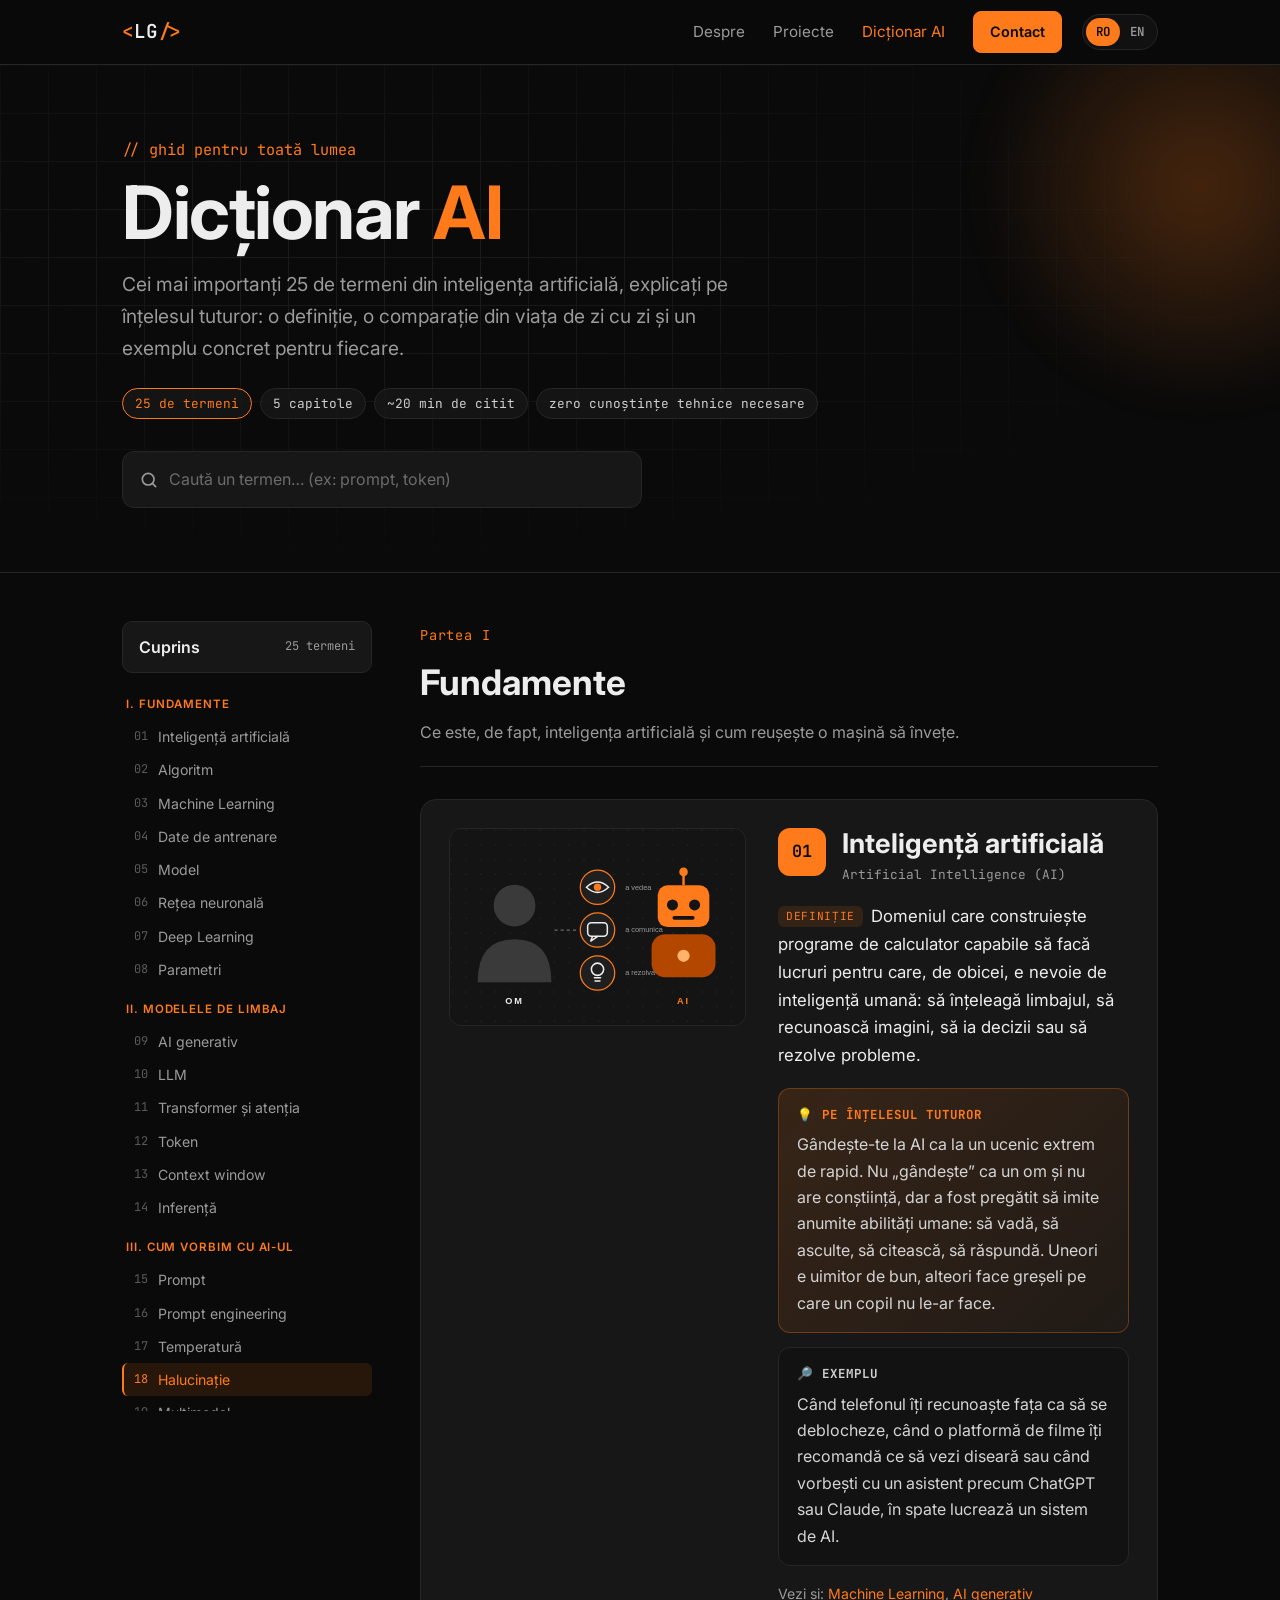
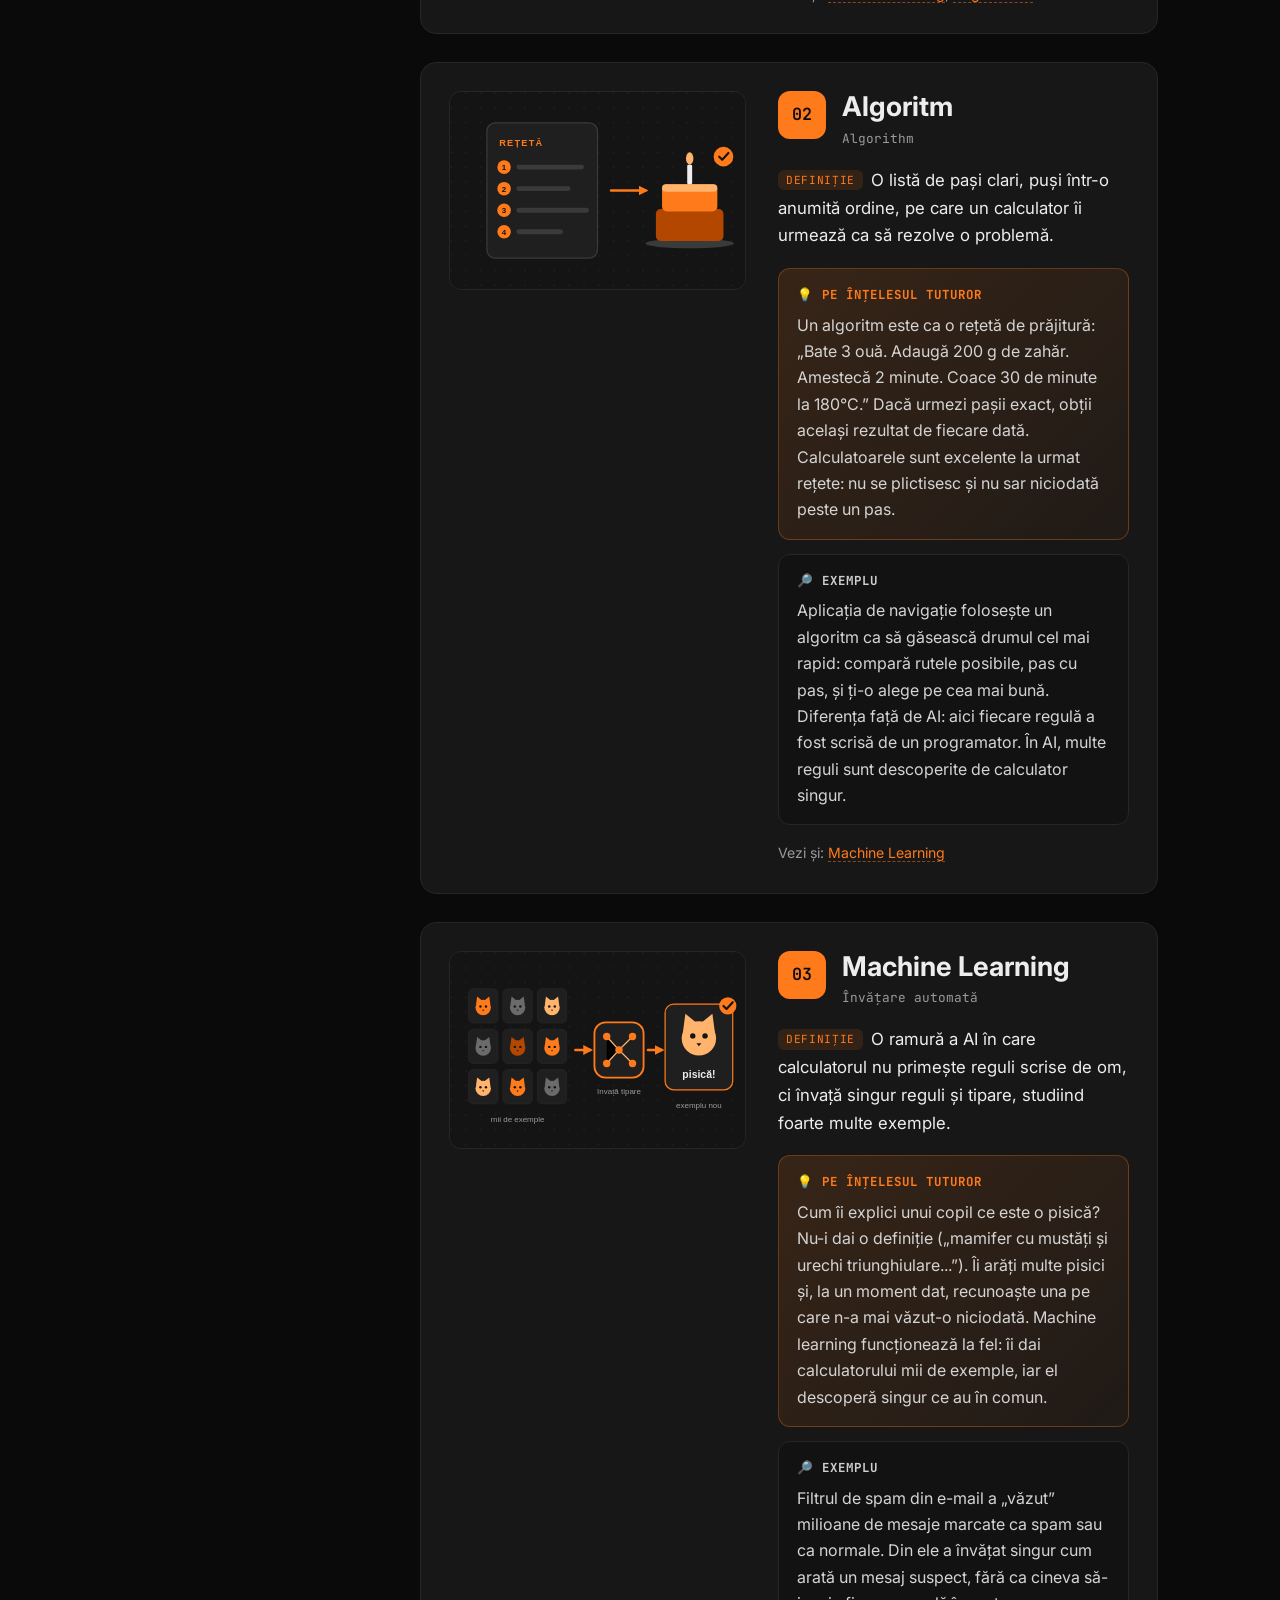
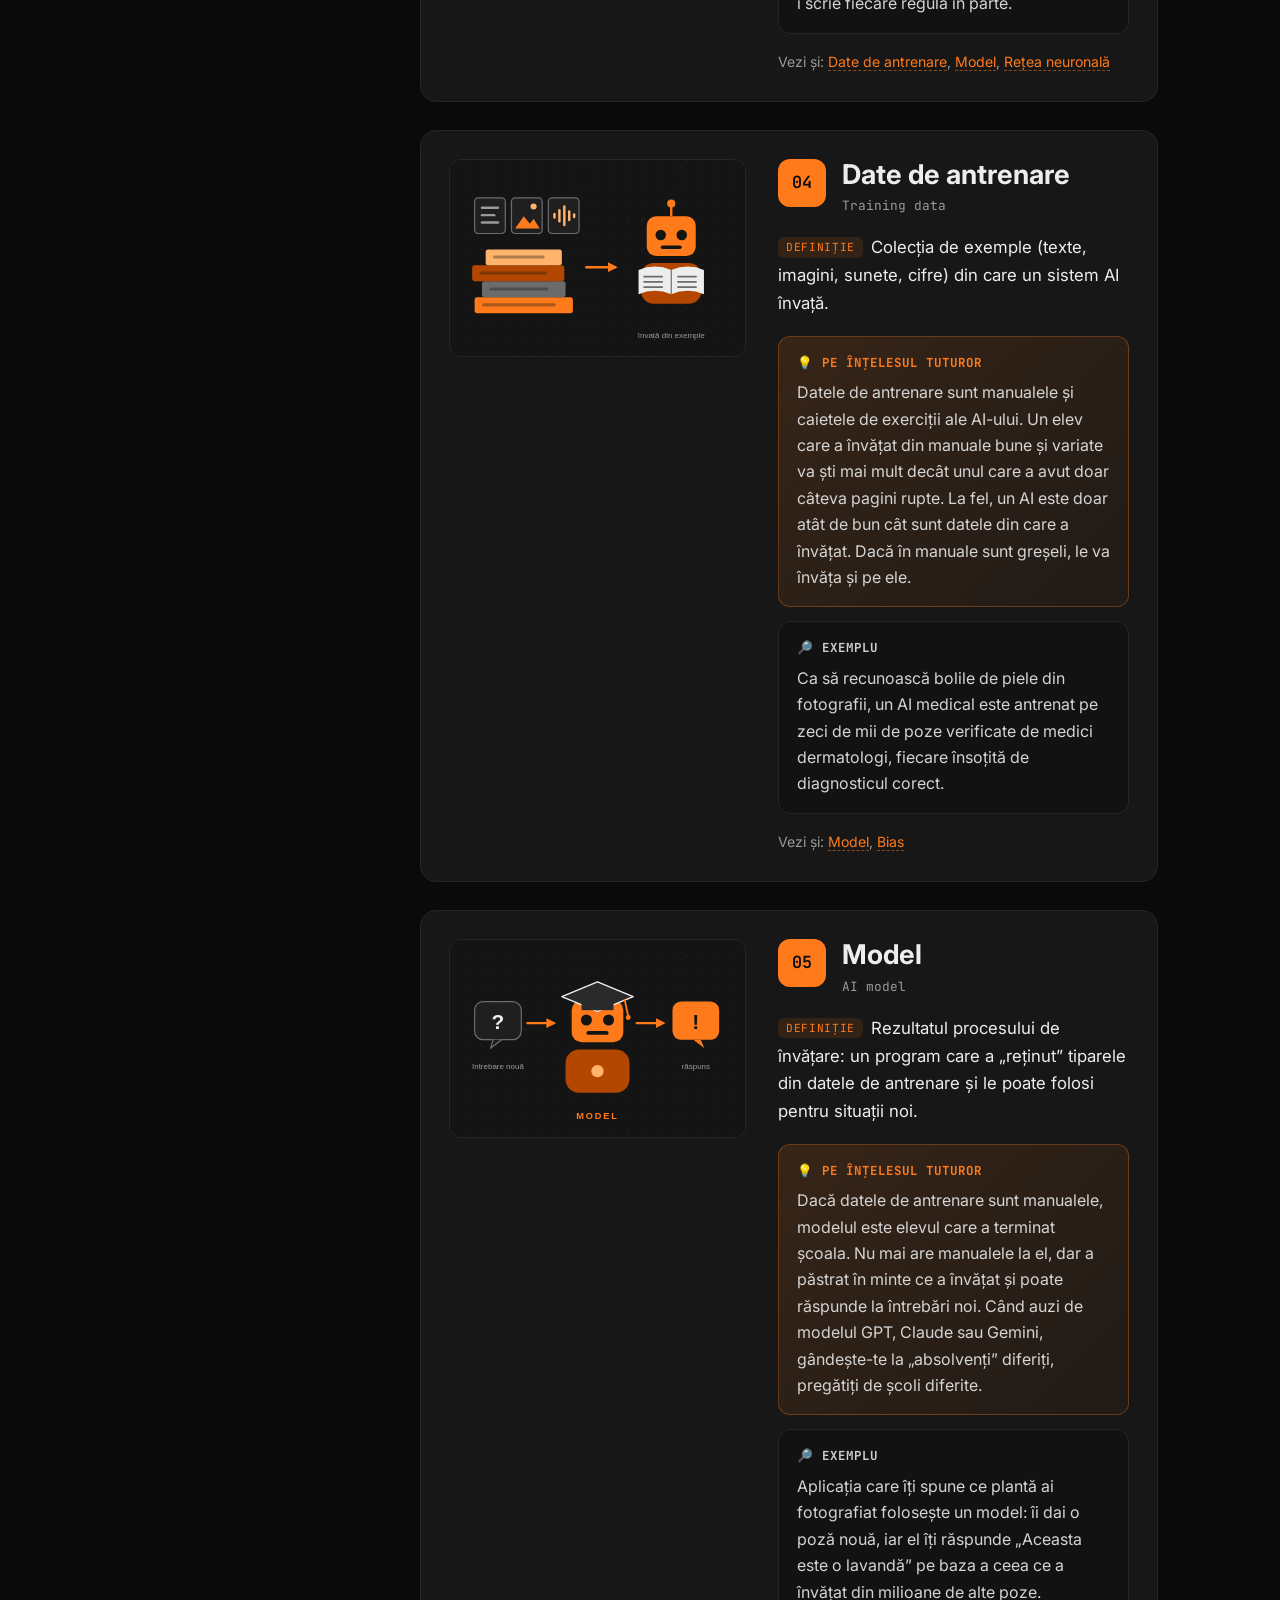
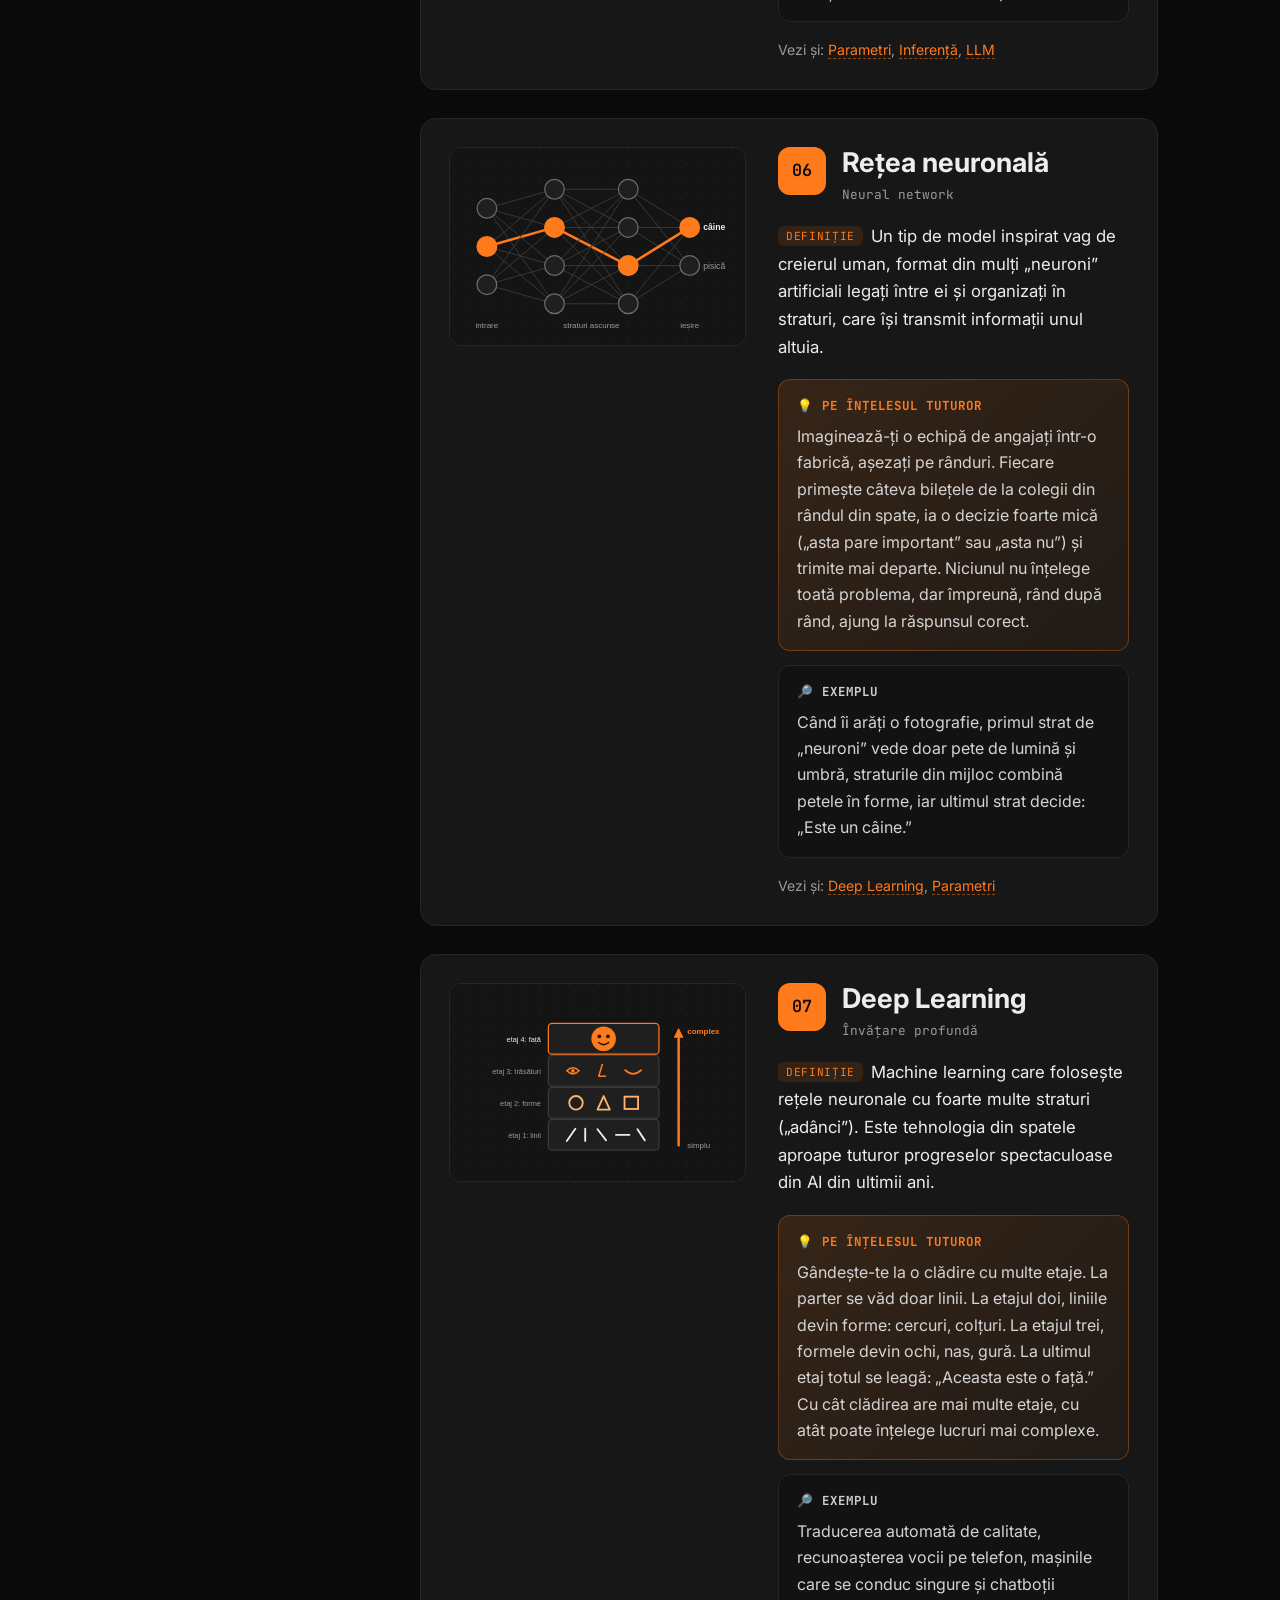
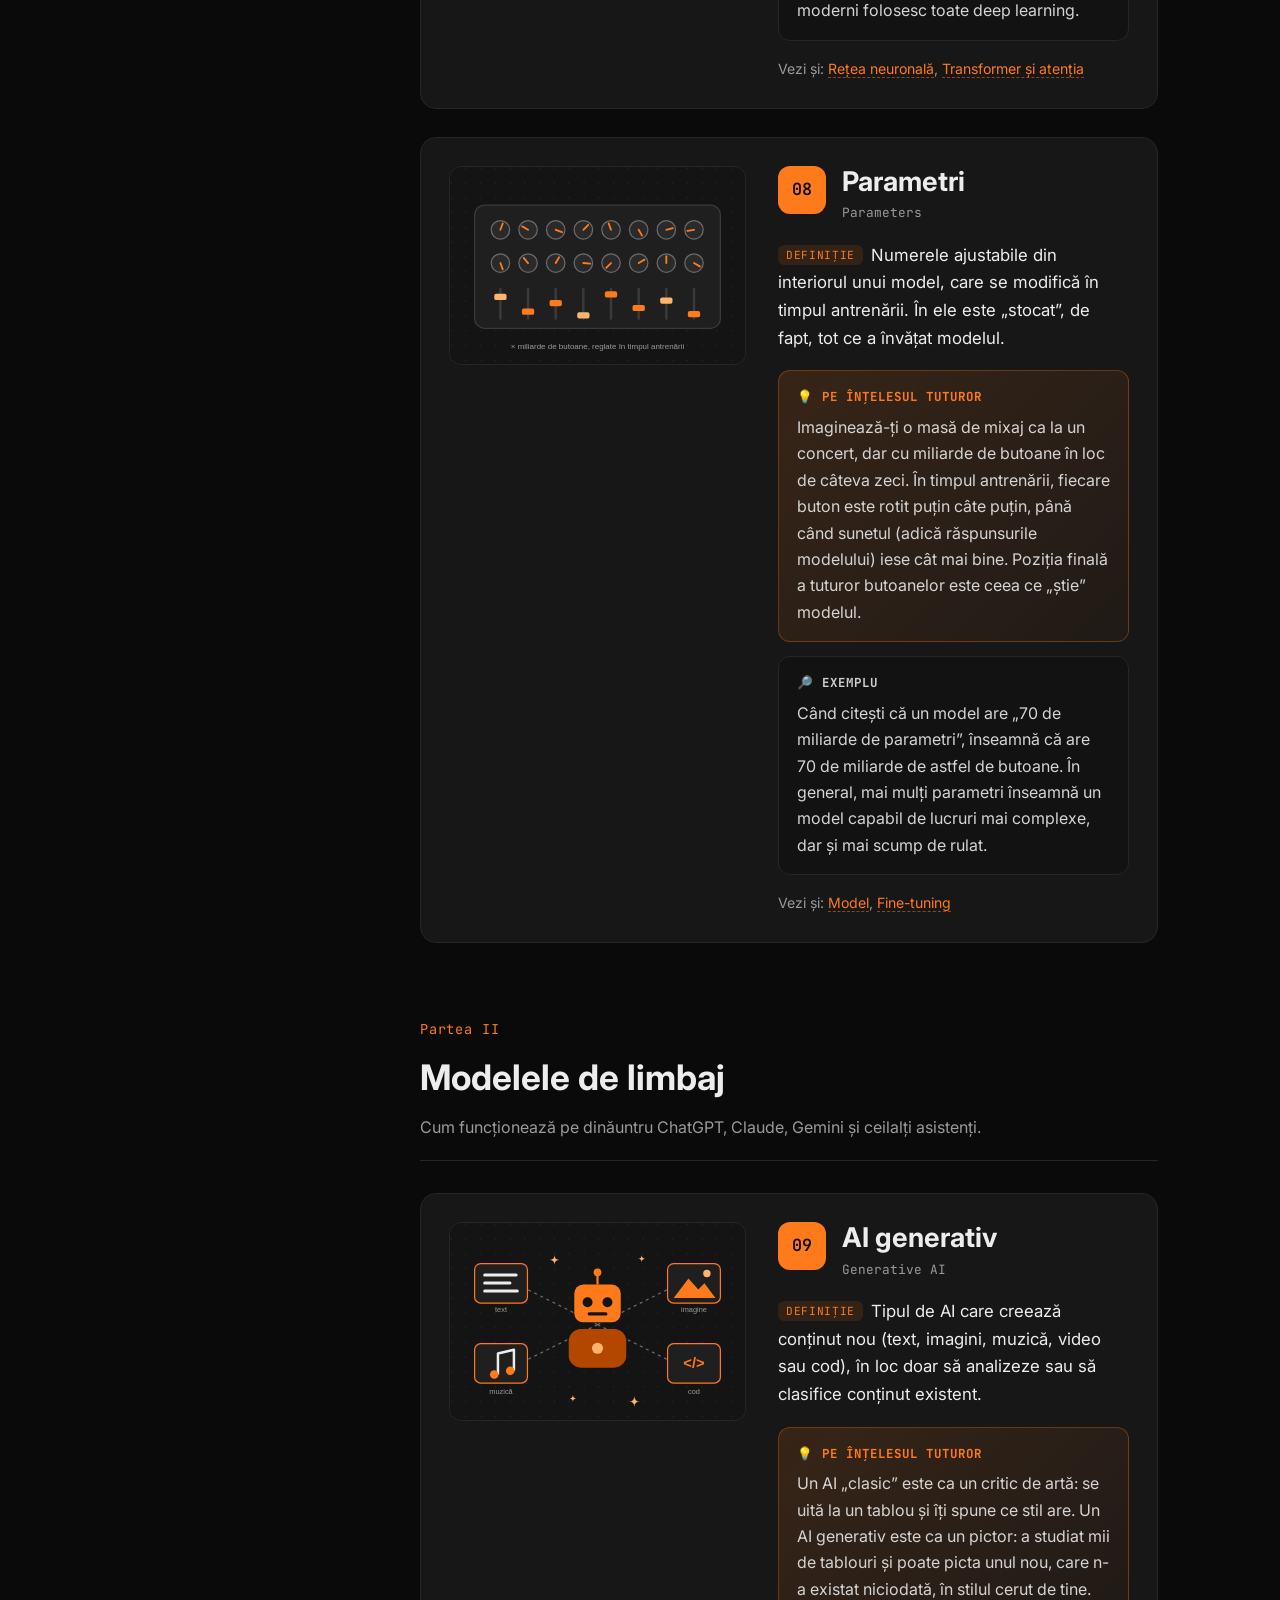
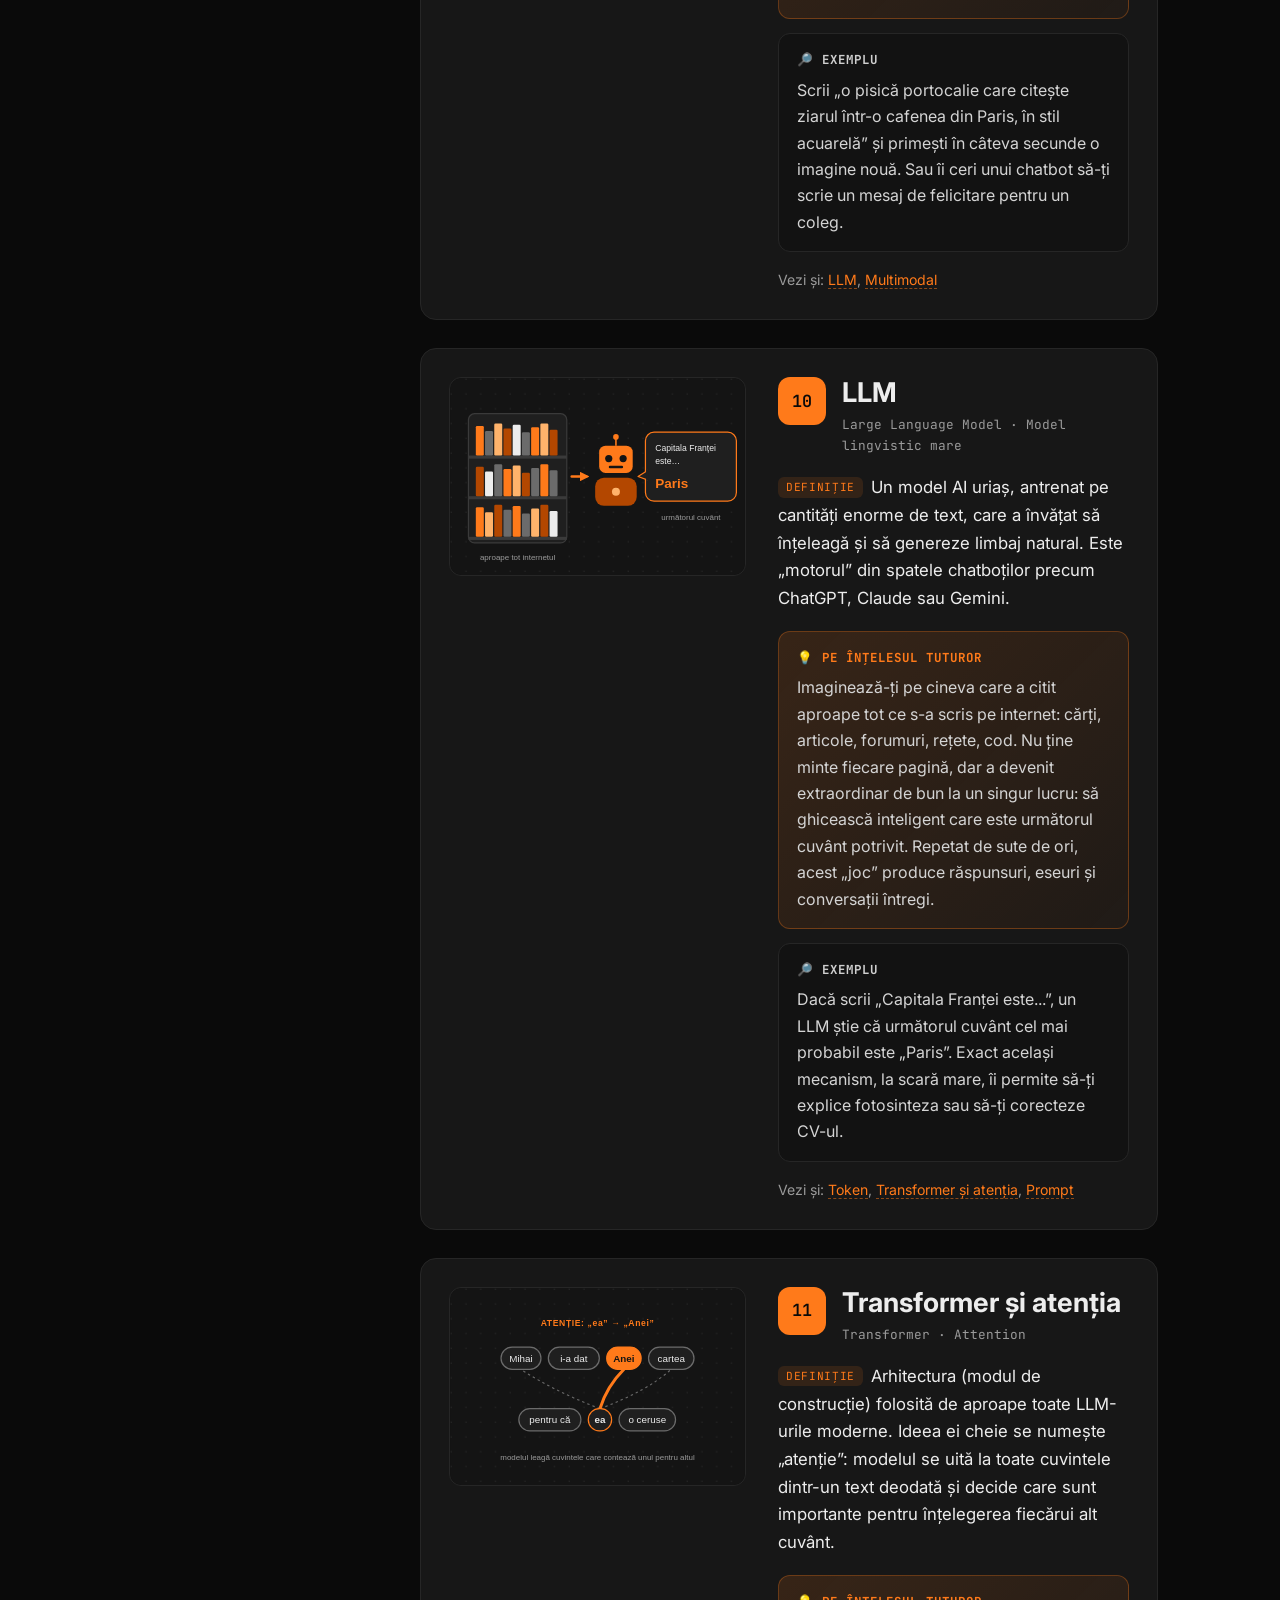
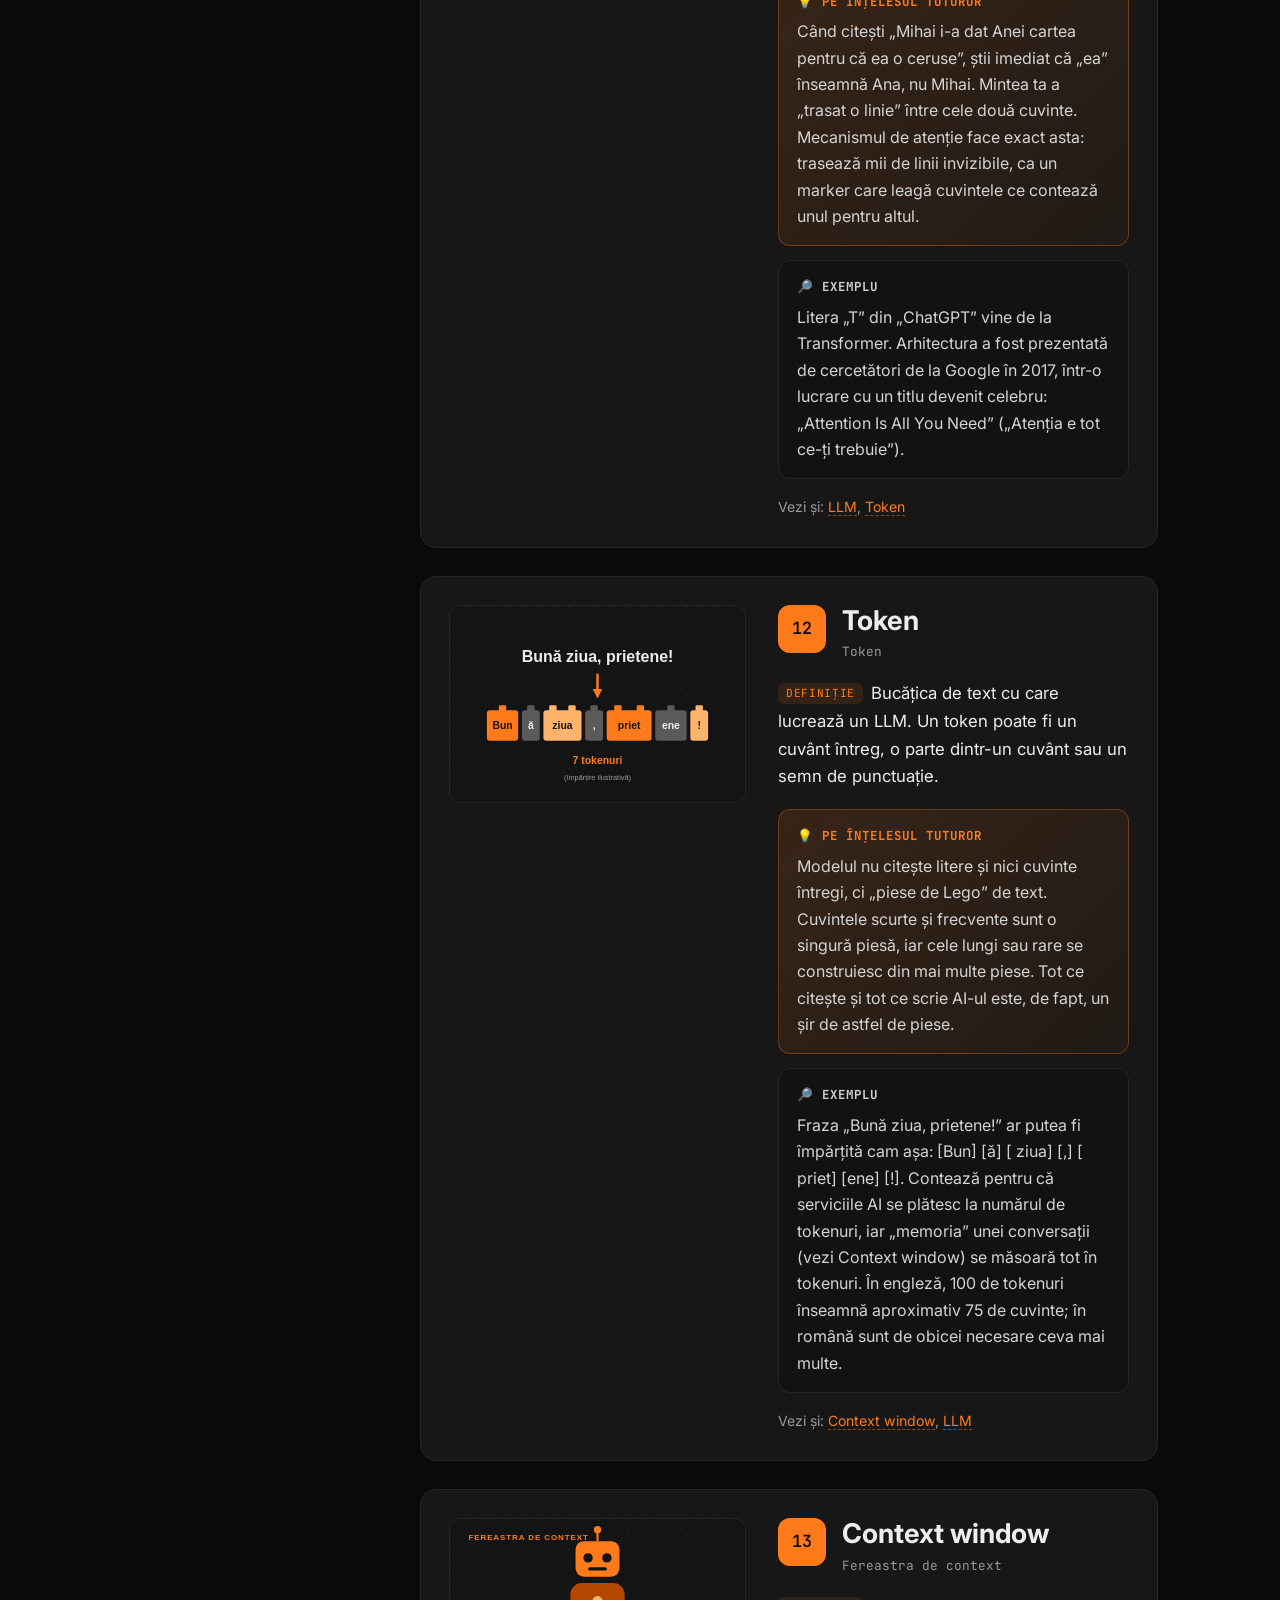
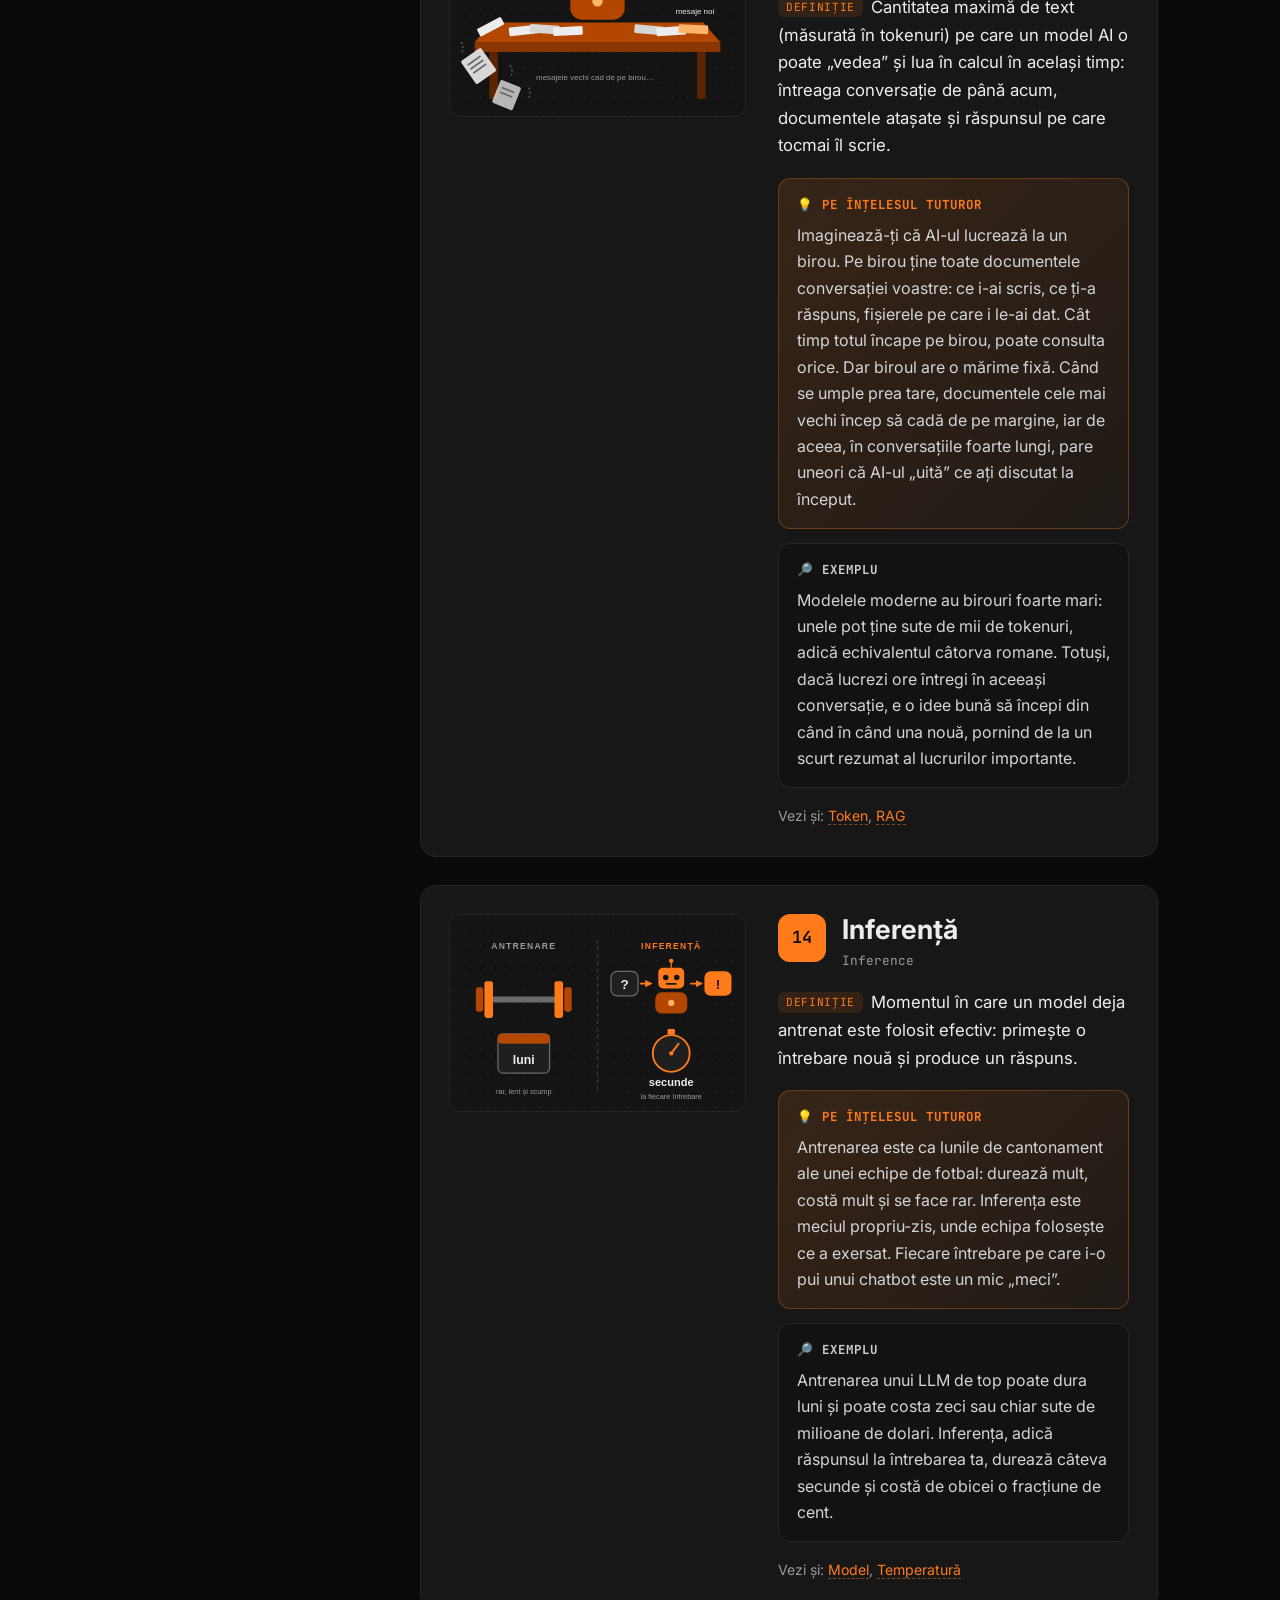
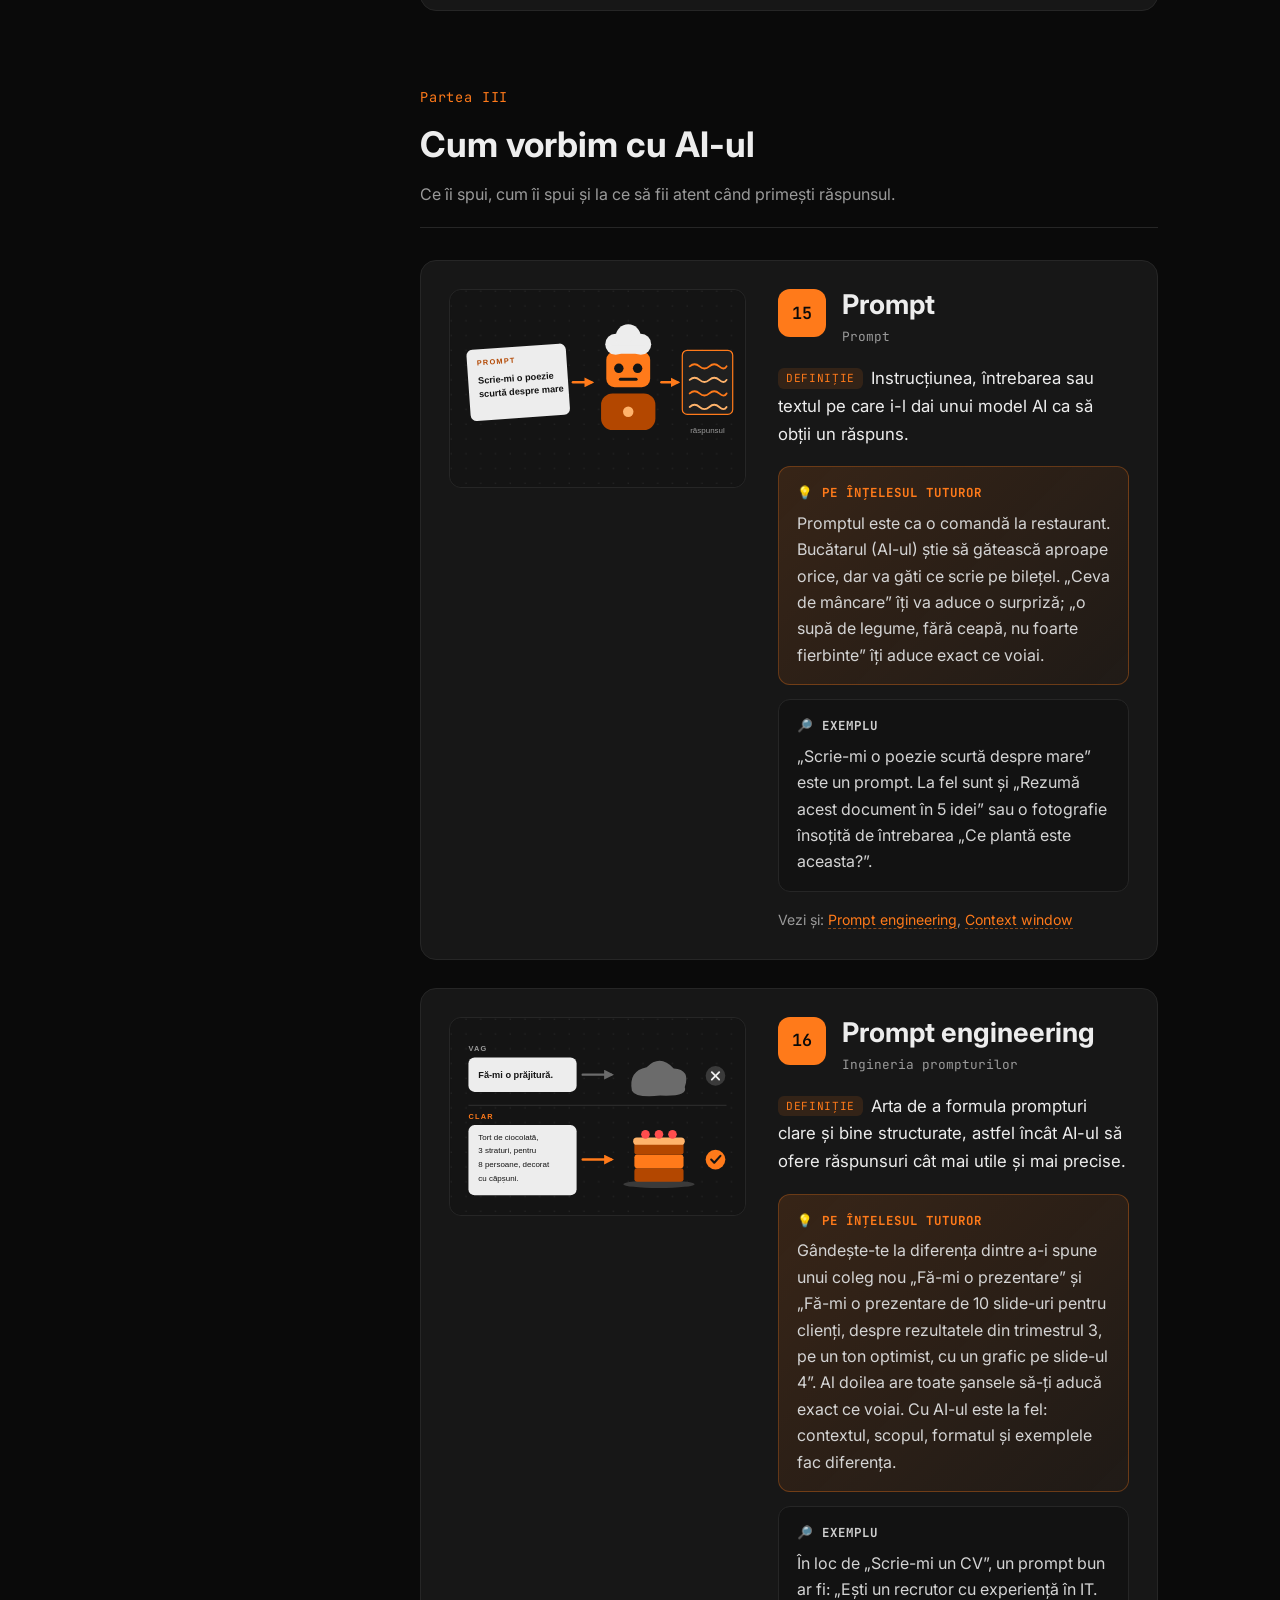
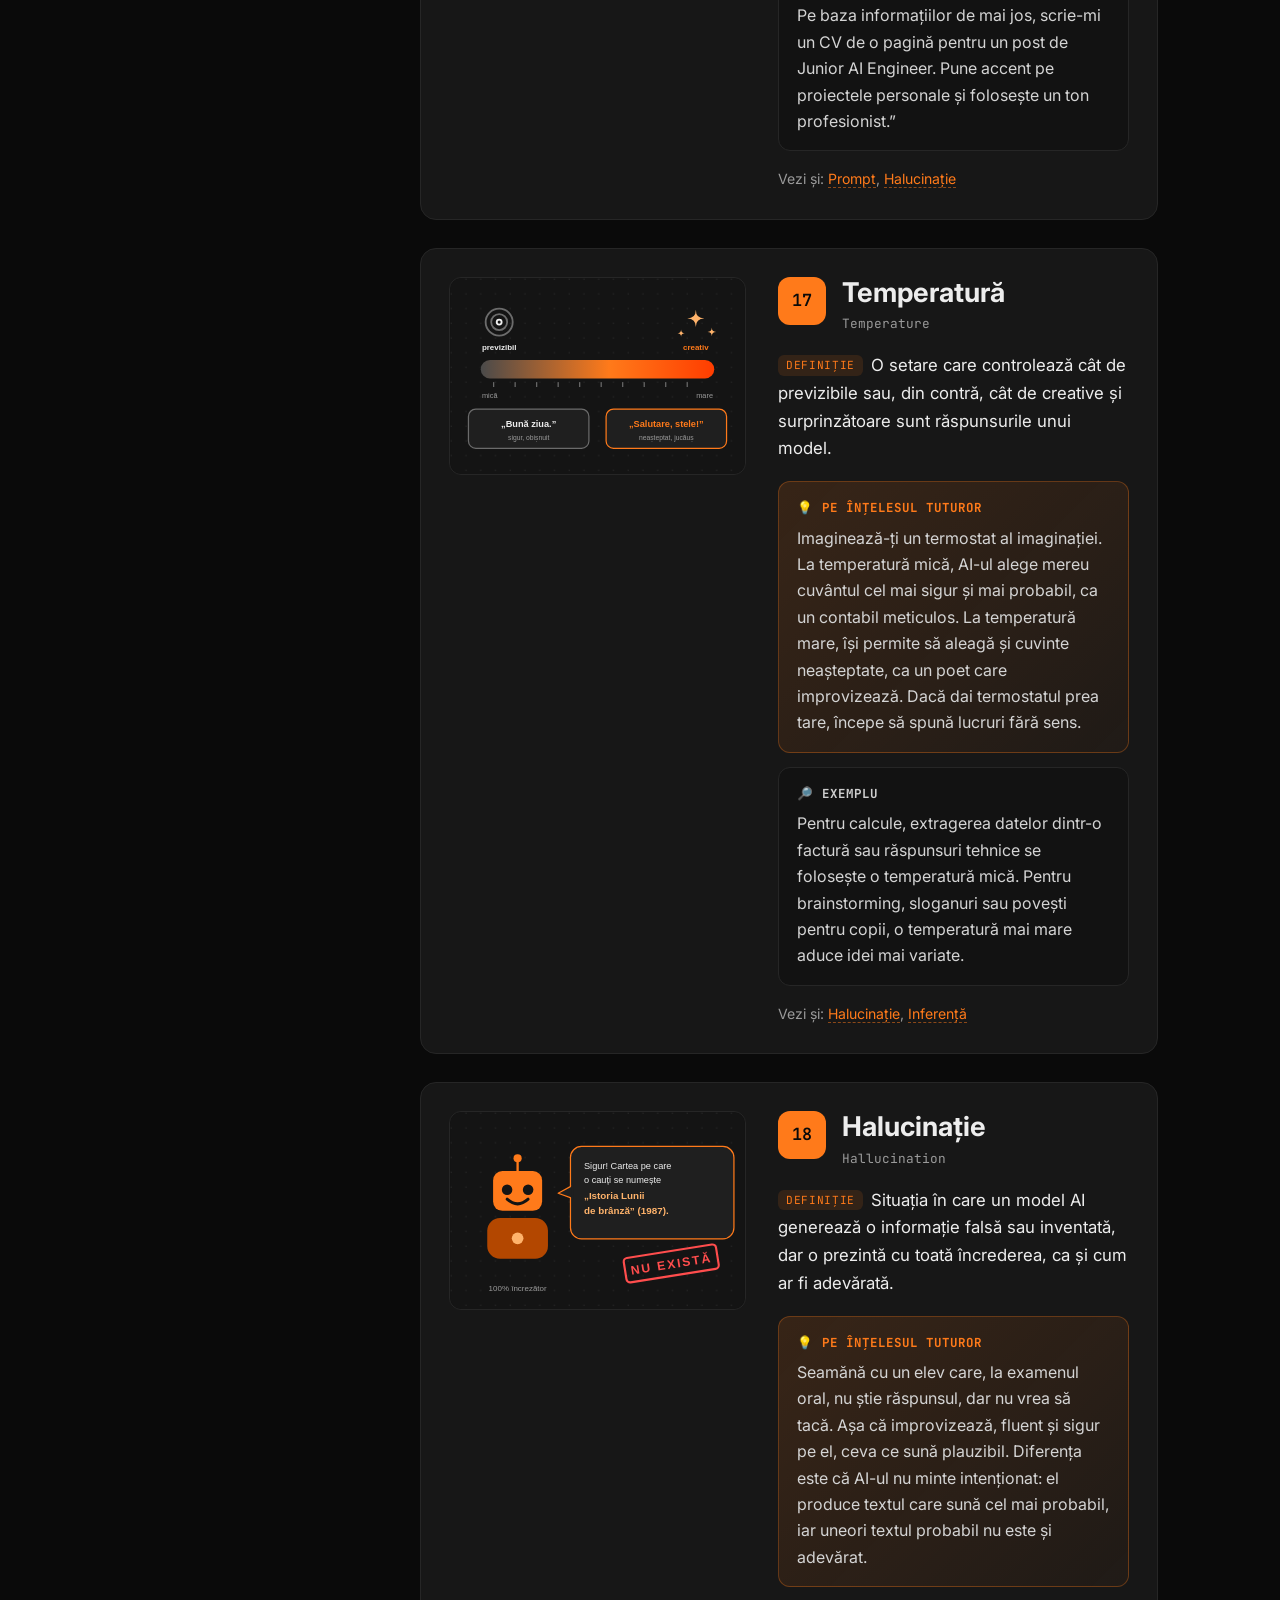
==== commit 696155f9: "Site bilingv: versiune în engleză (/en/) și comutator RO | EN în meniu - pagina principală și Dicțio" ====
--- a/dictionar-ai/index.html
+++ b/dictionar-ai/index.html
@@ -9,28 +9,34 @@
   <meta property="og:description" content="De la „inteligență artificială” la „agent AI”: definiții, analogii și exemple pe înțelesul tuturor.">
   <meta property="og:url" content="https://luciangrozea.ro/dictionar-ai/">
   <meta property="og:type" content="article">
+  <meta property="og:locale" content="ro_RO">
   <link rel="canonical" href="https://luciangrozea.ro/dictionar-ai/">
-  <link rel="icon" href="../assets/img/favicon.svg" type="image/svg+xml">
+  <link rel="alternate" hreflang="ro" href="https://luciangrozea.ro/dictionar-ai/">
+  <link rel="alternate" hreflang="en" href="https://luciangrozea.ro/en/ai-dictionary/">
+  <link rel="alternate" hreflang="x-default" href="https://luciangrozea.ro/dictionar-ai/">
+  <link rel="icon" href="/assets/img/favicon.svg" type="image/svg+xml">
   <link rel="preconnect" href="https://fonts.googleapis.com">
   <link rel="preconnect" href="https://fonts.gstatic.com" crossorigin>
   <link href="https://fonts.googleapis.com/css2?family=Inter:wght@400;500;600;700&family=JetBrains+Mono:wght@400;600&display=swap" rel="stylesheet">
-  <link rel="stylesheet" href="../assets/css/style.css?v=2">
-  <link rel="stylesheet" href="../assets/css/dictionar.css?v=1">
+  <link rel="stylesheet" href="/assets/css/style.css?v=3">
+  <link rel="stylesheet" href="/assets/css/dictionar.css?v=2">
 </head>
 <body>
   <div class="progress" aria-hidden="true"><span id="progress"></span></div>
   <header class="nav">
     <div class="container nav__inner">
-      <a href="../" class="logo"><span class="logo__bracket">&lt;</span>LG<span class="logo__bracket">/&gt;</span></a>
-      <button class="nav__toggle" aria-label="Deschide meniul" aria-expanded="false">
-        <span></span><span></span><span></span>
-      </button>
-      <nav class="nav__links">
-        <a href="../#despre">Despre</a>
-        <a href="../#proiecte">Proiecte</a>
-        <a href="./" class="active">Dicționar AI</a>
-        <a href="../#contact" class="btn btn--small">Contact</a>
-      </nav>
+      <a href="/" class="logo"><span class="logo__bracket">&lt;</span>LG<span class="logo__bracket">/&gt;</span></a>
+      <div class="nav__right">
+        <nav class="nav__links">
+          <a href="/#despre">Despre</a><a href="/#proiecte">Proiecte</a>
+          <a href="/dictionar-ai/" class="active">Dicționar AI</a>
+          <a href="/#contact" class="btn btn--small">Contact</a>
+        </nav>
+        <div class="lang-switch" role="group" aria-label="Limba"><a href="/dictionar-ai/" hreflang="ro" lang="ro" data-lang="ro" class="active" aria-current="true">RO</a><a href="/en/ai-dictionary/" hreflang="en" lang="en" data-lang="en">EN</a></div>
+        <button class="nav__toggle" aria-label="Deschide meniul" aria-expanded="false">
+          <span></span><span></span><span></span>
+        </button>
+      </div>
     </div>
   </header>
 
@@ -40,10 +46,7 @@
       <div class="container dict-hero__content">
         <p class="eyebrow mono">// ghid pentru toată lumea</p>
         <h1 class="dict-hero__title">Dicționar <span class="accent">AI</span></h1>
-        <p class="dict-hero__subtitle">
-          Cei mai importanți 25 de termeni din inteligența artificială, explicați pe înțelesul tuturor:
-          o definiție, o comparație din viața de zi cu zi și un exemplu concret pentru fiecare.
-        </p>
+        <p class="dict-hero__subtitle">Cei mai importanți 25 de termeni din inteligența artificială, explicați pe înțelesul tuturor: o definiție, o comparație din viața de zi cu zi și un exemplu concret pentru fiecare.</p>
         <ul class="dict-hero__meta mono">
           <li>25 de termeni</li><li>5 capitole</li><li>~20 min de citit</li><li>zero cunoștințe tehnice necesare</li>
         </ul>
@@ -66,8 +69,8 @@
 
       <div class="terms" id="terms">
         <p class="no-results" id="no-results" hidden>Niciun termen găsit. Încearcă alt cuvânt.</p>
-        <section class="part" id="partea-1"><header class="part__head"><span class="part__label mono">Partea I</span><h2 class="part__title">Fundamente</h2><p class="part__desc">Ce este, de fapt, inteligența artificială și cum reușește o mașină să învețe.</p></header><article class="term" id="inteligenta-artificiala" data-search="inteligență artificială artificial intelligence (ai) domeniul care construiește programe de calculator capabile să facă lucruri pentru care, de obicei, e nevoie de inteligență umană: să înțeleagă limbajul, să recunoască imagini, să ia decizii sau să rezolve probleme.">
-  <figure class="term__figure"><img src="../assets/img/dictionar/01-inteligenta-artificiala.svg" alt="Un om și un robot, legați prin trei abilități: a vedea, a comunica și a rezolva probleme." width="480" height="320" loading="lazy"></figure>
+        <section class="part" id="partea-1"><header class="part__head"><span class="part__label mono">Partea I</span><h2 class="part__title">Fundamente</h2><p class="part__desc">Ce este, de fapt, inteligența artificială și cum reușește o mașină să învețe.</p></header><article class="term" id="inteligenta-artificiala" data-alt="artificial-intelligence" data-search="inteligență artificială artificial intelligence (ai) domeniul care construiește programe de calculator capabile să facă lucruri pentru care, de obicei, e nevoie de inteligență umană: să înțeleagă limbajul, să recunoască imagini, să ia decizii sau să rezolve probleme.">
+  <figure class="term__figure"><img src="/assets/img/dictionar/01-inteligenta-artificiala.svg" alt="Un om și un robot, legați prin trei abilități: a vedea, a comunica și a rezolva probleme." width="480" height="320" loading="lazy"></figure>
   <div class="term__body">
     <header class="term__head"><span class="term__num mono">01</span><div><h3 class="term__title">Inteligență artificială</h3><p class="term__en mono">Artificial Intelligence (AI)</p></div></header>
     <p class="term__def"><span class="term__tag">Definiție</span>Domeniul care construiește programe de calculator capabile să facă lucruri pentru care, de obicei, e nevoie de inteligență umană: să înțeleagă limbajul, să recunoască imagini, să ia decizii sau să rezolve probleme.</p>
@@ -75,8 +78,8 @@
     <div class="term__box term__box--example"><h4>Exemplu</h4><p>Când telefonul îți recunoaște fața ca să se deblocheze, când o platformă de filme îți recomandă ce să vezi diseară sau când vorbești cu un asistent precum ChatGPT sau Claude, în spate lucrează un sistem de AI.</p></div>
     <p class="term__see">Vezi și: <a href="#machine-learning">Machine Learning</a>, <a href="#ai-generativ">AI generativ</a></p>
   </div>
-</article><article class="term" id="algoritm" data-search="algoritm algorithm o listă de pași clari, puși într-o anumită ordine, pe care un calculator îi urmează ca să rezolve o problemă.">
-  <figure class="term__figure"><img src="../assets/img/dictionar/02-algoritm.svg" alt="O rețetă cu patru pași numerotați și, alături, prăjitura obținută urmând pașii." width="480" height="320" loading="lazy"></figure>
+</article><article class="term" id="algoritm" data-alt="algorithm" data-search="algoritm algorithm o listă de pași clari, puși într-o anumită ordine, pe care un calculator îi urmează ca să rezolve o problemă.">
+  <figure class="term__figure"><img src="/assets/img/dictionar/02-algoritm.svg" alt="O rețetă cu patru pași numerotați și, alături, prăjitura obținută urmând pașii." width="480" height="320" loading="lazy"></figure>
   <div class="term__body">
     <header class="term__head"><span class="term__num mono">02</span><div><h3 class="term__title">Algoritm</h3><p class="term__en mono">Algorithm</p></div></header>
     <p class="term__def"><span class="term__tag">Definiție</span>O listă de pași clari, puși într-o anumită ordine, pe care un calculator îi urmează ca să rezolve o problemă.</p>
@@ -84,8 +87,8 @@
     <div class="term__box term__box--example"><h4>Exemplu</h4><p>Aplicația de navigație folosește un algoritm ca să găsească drumul cel mai rapid: compară rutele posibile, pas cu pas, și ți-o alege pe cea mai bună. Diferența față de AI: aici fiecare regulă a fost scrisă de un programator. În AI, multe reguli sunt descoperite de calculator singur.</p></div>
     <p class="term__see">Vezi și: <a href="#machine-learning">Machine Learning</a></p>
   </div>
-</article><article class="term" id="machine-learning" data-search="machine learning învățare automată o ramură a ai în care calculatorul nu primește reguli scrise de om, ci învață singur reguli și tipare, studiind foarte multe exemple.">
-  <figure class="term__figure"><img src="../assets/img/dictionar/03-machine-learning.svg" alt="Nouă poze cu pisici intră într-un sistem care învață tipare, iar acesta recunoaște apoi o pisică nouă." width="480" height="320" loading="lazy"></figure>
+</article><article class="term" id="machine-learning" data-alt="machine-learning" data-search="machine learning învățare automată o ramură a ai în care calculatorul nu primește reguli scrise de om, ci învață singur reguli și tipare, studiind foarte multe exemple.">
+  <figure class="term__figure"><img src="/assets/img/dictionar/03-machine-learning.svg" alt="Nouă poze cu pisici intră într-un sistem care învață tipare, iar acesta recunoaște apoi o pisică nouă." width="480" height="320" loading="lazy"></figure>
   <div class="term__body">
     <header class="term__head"><span class="term__num mono">03</span><div><h3 class="term__title">Machine Learning</h3><p class="term__en mono">Învățare automată</p></div></header>
     <p class="term__def"><span class="term__tag">Definiție</span>O ramură a AI în care calculatorul nu primește reguli scrise de om, ci învață singur reguli și tipare, studiind foarte multe exemple.</p>
@@ -93,8 +96,8 @@
     <div class="term__box term__box--example"><h4>Exemplu</h4><p>Filtrul de spam din e-mail a „văzut” milioane de mesaje marcate ca spam sau ca normale. Din ele a învățat singur cum arată un mesaj suspect, fără ca cineva să-i scrie fiecare regulă în parte.</p></div>
     <p class="term__see">Vezi și: <a href="#date-de-antrenare">Date de antrenare</a>, <a href="#model">Model</a>, <a href="#retea-neuronala">Rețea neuronală</a></p>
   </div>
-</article><article class="term" id="date-de-antrenare" data-search="date de antrenare training data colecția de exemple (texte, imagini, sunete, cifre) din care un sistem ai învață.">
-  <figure class="term__figure"><img src="../assets/img/dictionar/04-date-de-antrenare.svg" alt="Un teanc de cărți, documente, imagini și sunete din care un robot citește și învață." width="480" height="320" loading="lazy"></figure>
+</article><article class="term" id="date-de-antrenare" data-alt="training-data" data-search="date de antrenare training data colecția de exemple (texte, imagini, sunete, cifre) din care un sistem ai învață.">
+  <figure class="term__figure"><img src="/assets/img/dictionar/04-date-de-antrenare.svg" alt="Un teanc de cărți, documente, imagini și sunete din care un robot citește și învață." width="480" height="320" loading="lazy"></figure>
   <div class="term__body">
     <header class="term__head"><span class="term__num mono">04</span><div><h3 class="term__title">Date de antrenare</h3><p class="term__en mono">Training data</p></div></header>
     <p class="term__def"><span class="term__tag">Definiție</span>Colecția de exemple (texte, imagini, sunete, cifre) din care un sistem AI învață.</p>
@@ -102,8 +105,8 @@
     <div class="term__box term__box--example"><h4>Exemplu</h4><p>Ca să recunoască bolile de piele din fotografii, un AI medical este antrenat pe zeci de mii de poze verificate de medici dermatologi, fiecare însoțită de diagnosticul corect.</p></div>
     <p class="term__see">Vezi și: <a href="#model">Model</a>, <a href="#bias">Bias</a></p>
   </div>
-</article><article class="term" id="model" data-search="model ai model rezultatul procesului de învățare: un program care a „reținut” tiparele din datele de antrenare și le poate folosi pentru situații noi.">
-  <figure class="term__figure"><img src="../assets/img/dictionar/05-model.svg" alt="Un robot absolvent, cu tocă pe cap, care primește o întrebare nouă și dă un răspuns." width="480" height="320" loading="lazy"></figure>
+</article><article class="term" id="model" data-alt="model" data-search="model ai model rezultatul procesului de învățare: un program care a „reținut” tiparele din datele de antrenare și le poate folosi pentru situații noi.">
+  <figure class="term__figure"><img src="/assets/img/dictionar/05-model.svg" alt="Un robot absolvent, cu tocă pe cap, care primește o întrebare nouă și dă un răspuns." width="480" height="320" loading="lazy"></figure>
   <div class="term__body">
     <header class="term__head"><span class="term__num mono">05</span><div><h3 class="term__title">Model</h3><p class="term__en mono">AI model</p></div></header>
     <p class="term__def"><span class="term__tag">Definiție</span>Rezultatul procesului de învățare: un program care a „reținut” tiparele din datele de antrenare și le poate folosi pentru situații noi.</p>
@@ -111,8 +114,8 @@
     <div class="term__box term__box--example"><h4>Exemplu</h4><p>Aplicația care îți spune ce plantă ai fotografiat folosește un model: îi dai o poză nouă, iar el îți răspunde „Aceasta este o lavandă” pe baza a ceea ce a învățat din milioane de alte poze.</p></div>
     <p class="term__see">Vezi și: <a href="#parametri">Parametri</a>, <a href="#inferenta">Inferență</a>, <a href="#llm">LLM</a></p>
   </div>
-</article><article class="term" id="retea-neuronala" data-search="rețea neuronală neural network un tip de model inspirat vag de creierul uman, format din mulți „neuroni” artificiali legați între ei și organizați în straturi, care își transmit informații unul altuia.">
-  <figure class="term__figure"><img src="../assets/img/dictionar/06-retea-neuronala.svg" alt="Patru straturi de neuroni legați între ei, cu un drum evidențiat de la intrare până la răspunsul «câine»." width="480" height="320" loading="lazy"></figure>
+</article><article class="term" id="retea-neuronala" data-alt="neural-network" data-search="rețea neuronală neural network un tip de model inspirat vag de creierul uman, format din mulți „neuroni” artificiali legați între ei și organizați în straturi, care își transmit informații unul altuia.">
+  <figure class="term__figure"><img src="/assets/img/dictionar/06-retea-neuronala.svg" alt="Patru straturi de neuroni legați între ei, cu un drum evidențiat de la intrare până la răspunsul «câine»." width="480" height="320" loading="lazy"></figure>
   <div class="term__body">
     <header class="term__head"><span class="term__num mono">06</span><div><h3 class="term__title">Rețea neuronală</h3><p class="term__en mono">Neural network</p></div></header>
     <p class="term__def"><span class="term__tag">Definiție</span>Un tip de model inspirat vag de creierul uman, format din mulți „neuroni” artificiali legați între ei și organizați în straturi, care își transmit informații unul altuia.</p>
@@ -120,8 +123,8 @@
     <div class="term__box term__box--example"><h4>Exemplu</h4><p>Când îi arăți o fotografie, primul strat de „neuroni” vede doar pete de lumină și umbră, straturile din mijloc combină petele în forme, iar ultimul strat decide: „Este un câine.”</p></div>
     <p class="term__see">Vezi și: <a href="#deep-learning">Deep Learning</a>, <a href="#parametri">Parametri</a></p>
   </div>
-</article><article class="term" id="deep-learning" data-search="deep learning învățare profundă machine learning care folosește rețele neuronale cu foarte multe straturi („adânci”). este tehnologia din spatele aproape tuturor progreselor spectaculoase din ai din ultimii ani.">
-  <figure class="term__figure"><img src="../assets/img/dictionar/07-deep-learning.svg" alt="O clădire cu patru etaje: linii la parter, forme, trăsături ale feței și, la ultimul etaj, o față întreagă." width="480" height="320" loading="lazy"></figure>
+</article><article class="term" id="deep-learning" data-alt="deep-learning" data-search="deep learning învățare profundă machine learning care folosește rețele neuronale cu foarte multe straturi („adânci”). este tehnologia din spatele aproape tuturor progreselor spectaculoase din ai din ultimii ani.">
+  <figure class="term__figure"><img src="/assets/img/dictionar/07-deep-learning.svg" alt="O clădire cu patru etaje: linii la parter, forme, trăsături ale feței și, la ultimul etaj, o față întreagă." width="480" height="320" loading="lazy"></figure>
   <div class="term__body">
     <header class="term__head"><span class="term__num mono">07</span><div><h3 class="term__title">Deep Learning</h3><p class="term__en mono">Învățare profundă</p></div></header>
     <p class="term__def"><span class="term__tag">Definiție</span>Machine learning care folosește rețele neuronale cu foarte multe straturi („adânci”). Este tehnologia din spatele aproape tuturor progreselor spectaculoase din AI din ultimii ani.</p>
@@ -129,8 +132,8 @@
     <div class="term__box term__box--example"><h4>Exemplu</h4><p>Traducerea automată de calitate, recunoașterea vocii pe telefon, mașinile care se conduc singure și chatboții moderni folosesc toate deep learning.</p></div>
     <p class="term__see">Vezi și: <a href="#retea-neuronala">Rețea neuronală</a>, <a href="#transformer">Transformer și atenția</a></p>
   </div>
-</article><article class="term" id="parametri" data-search="parametri parameters numerele ajustabile din interiorul unui model, care se modifică în timpul antrenării. în ele este „stocat”, de fapt, tot ce a învățat modelul.">
-  <figure class="term__figure"><img src="../assets/img/dictionar/08-parametri.svg" alt="O masă de mixaj cu multe butoane rotative și glisiere, fiecare reglat diferit." width="480" height="320" loading="lazy"></figure>
+</article><article class="term" id="parametri" data-alt="parameters" data-search="parametri parameters numerele ajustabile din interiorul unui model, care se modifică în timpul antrenării. în ele este „stocat”, de fapt, tot ce a învățat modelul.">
+  <figure class="term__figure"><img src="/assets/img/dictionar/08-parametri.svg" alt="O masă de mixaj cu multe butoane rotative și glisiere, fiecare reglat diferit." width="480" height="320" loading="lazy"></figure>
   <div class="term__body">
     <header class="term__head"><span class="term__num mono">08</span><div><h3 class="term__title">Parametri</h3><p class="term__en mono">Parameters</p></div></header>
     <p class="term__def"><span class="term__tag">Definiție</span>Numerele ajustabile din interiorul unui model, care se modifică în timpul antrenării. În ele este „stocat”, de fapt, tot ce a învățat modelul.</p>
@@ -138,8 +141,8 @@
     <div class="term__box term__box--example"><h4>Exemplu</h4><p>Când citești că un model are „70 de miliarde de parametri”, înseamnă că are 70 de miliarde de astfel de butoane. În general, mai mulți parametri înseamnă un model capabil de lucruri mai complexe, dar și mai scump de rulat.</p></div>
     <p class="term__see">Vezi și: <a href="#model">Model</a>, <a href="#fine-tuning">Fine-tuning</a></p>
   </div>
-</article></section><section class="part" id="partea-2"><header class="part__head"><span class="part__label mono">Partea II</span><h2 class="part__title">Modelele de limbaj</h2><p class="part__desc">Cum funcționează pe dinăuntru ChatGPT, Claude, Gemini și ceilalți asistenți.</p></header><article class="term" id="ai-generativ" data-search="ai generativ generative ai tipul de ai care creează conținut nou (text, imagini, muzică, video sau cod), în loc doar să analizeze sau să clasifice conținut existent.">
-  <figure class="term__figure"><img src="../assets/img/dictionar/09-ai-generativ.svg" alt="Un robot în centru care creează patru lucruri noi: un text, o imagine, o melodie și cod." width="480" height="320" loading="lazy"></figure>
+</article></section><section class="part" id="partea-2"><header class="part__head"><span class="part__label mono">Partea II</span><h2 class="part__title">Modelele de limbaj</h2><p class="part__desc">Cum funcționează pe dinăuntru ChatGPT, Claude, Gemini și ceilalți asistenți.</p></header><article class="term" id="ai-generativ" data-alt="generative-ai" data-search="ai generativ generative ai tipul de ai care creează conținut nou (text, imagini, muzică, video sau cod), în loc doar să analizeze sau să clasifice conținut existent.">
+  <figure class="term__figure"><img src="/assets/img/dictionar/09-ai-generativ.svg" alt="Un robot în centru care creează patru lucruri noi: un text, o imagine, o melodie și cod." width="480" height="320" loading="lazy"></figure>
   <div class="term__body">
     <header class="term__head"><span class="term__num mono">09</span><div><h3 class="term__title">AI generativ</h3><p class="term__en mono">Generative AI</p></div></header>
     <p class="term__def"><span class="term__tag">Definiție</span>Tipul de AI care creează conținut nou (text, imagini, muzică, video sau cod), în loc doar să analizeze sau să clasifice conținut existent.</p>
@@ -147,8 +150,8 @@
     <div class="term__box term__box--example"><h4>Exemplu</h4><p>Scrii „o pisică portocalie care citește ziarul într-o cafenea din Paris, în stil acuarelă” și primești în câteva secunde o imagine nouă. Sau îi ceri unui chatbot să-ți scrie un mesaj de felicitare pentru un coleg.</p></div>
     <p class="term__see">Vezi și: <a href="#llm">LLM</a>, <a href="#multimodal">Multimodal</a></p>
   </div>
-</article><article class="term" id="llm" data-search="llm large language model · model lingvistic mare un model ai uriaș, antrenat pe cantități enorme de text, care a învățat să înțeleagă și să genereze limbaj natural. este „motorul” din spatele chatboților precum chatgpt, claude sau gemini.">
-  <figure class="term__figure"><img src="../assets/img/dictionar/10-llm.svg" alt="O bibliotecă imensă care alimentează un robot; acesta completează fraza «Capitala Franței este…» cu «Paris»." width="480" height="320" loading="lazy"></figure>
+</article><article class="term" id="llm" data-alt="llm" data-search="llm large language model · model lingvistic mare un model ai uriaș, antrenat pe cantități enorme de text, care a învățat să înțeleagă și să genereze limbaj natural. este „motorul” din spatele chatboților precum chatgpt, claude sau gemini.">
+  <figure class="term__figure"><img src="/assets/img/dictionar/10-llm.svg" alt="O bibliotecă imensă care alimentează un robot; acesta completează fraza «Capitala Franței este…» cu «Paris»." width="480" height="320" loading="lazy"></figure>
   <div class="term__body">
     <header class="term__head"><span class="term__num mono">10</span><div><h3 class="term__title">LLM</h3><p class="term__en mono">Large Language Model · Model lingvistic mare</p></div></header>
     <p class="term__def"><span class="term__tag">Definiție</span>Un model AI uriaș, antrenat pe cantități enorme de text, care a învățat să înțeleagă și să genereze limbaj natural. Este „motorul” din spatele chatboților precum ChatGPT, Claude sau Gemini.</p>
@@ -156,8 +159,8 @@
     <div class="term__box term__box--example"><h4>Exemplu</h4><p>Dacă scrii „Capitala Franței este...”, un LLM știe că următorul cuvânt cel mai probabil este „Paris”. Exact același mecanism, la scară mare, îi permite să-ți explice fotosinteza sau să-ți corecteze CV-ul.</p></div>
     <p class="term__see">Vezi și: <a href="#token">Token</a>, <a href="#transformer">Transformer și atenția</a>, <a href="#prompt">Prompt</a></p>
   </div>
-</article><article class="term" id="transformer" data-search="transformer și atenția transformer · attention arhitectura (modul de construcție) folosită de aproape toate llm-urile moderne. ideea ei cheie se numește „atenție”: modelul se uită la toate cuvintele dintr-un text deodată și decide care sunt importante pentru înțelegerea fiecărui alt cuvânt.">
-  <figure class="term__figure"><img src="../assets/img/dictionar/11-transformer.svg" alt="Cuvintele unei propoziții, cu o linie portocalie care leagă «ea» de «Anei»." width="480" height="320" loading="lazy"></figure>
+</article><article class="term" id="transformer" data-alt="transformer" data-search="transformer și atenția transformer · attention arhitectura (modul de construcție) folosită de aproape toate llm-urile moderne. ideea ei cheie se numește „atenție”: modelul se uită la toate cuvintele dintr-un text deodată și decide care sunt importante pentru înțelegerea fiecărui alt cuvânt.">
+  <figure class="term__figure"><img src="/assets/img/dictionar/11-transformer.svg" alt="Cuvintele unei propoziții, cu o linie portocalie care leagă «ea» de «Anei»." width="480" height="320" loading="lazy"></figure>
   <div class="term__body">
     <header class="term__head"><span class="term__num mono">11</span><div><h3 class="term__title">Transformer și atenția</h3><p class="term__en mono">Transformer · Attention</p></div></header>
     <p class="term__def"><span class="term__tag">Definiție</span>Arhitectura (modul de construcție) folosită de aproape toate LLM-urile moderne. Ideea ei cheie se numește „atenție”: modelul se uită la toate cuvintele dintr-un text deodată și decide care sunt importante pentru înțelegerea fiecărui alt cuvânt.</p>
@@ -165,8 +168,8 @@
     <div class="term__box term__box--example"><h4>Exemplu</h4><p>Litera „T” din „ChatGPT” vine de la Transformer. Arhitectura a fost prezentată de cercetători de la Google în 2017, într-o lucrare cu un titlu devenit celebru: „Attention Is All You Need” („Atenția e tot ce-ți trebuie”).</p></div>
     <p class="term__see">Vezi și: <a href="#llm">LLM</a>, <a href="#token">Token</a></p>
   </div>
-</article><article class="term" id="token" data-search="token token bucățica de text cu care lucrează un llm. un token poate fi un cuvânt întreg, o parte dintr-un cuvânt sau un semn de punctuație.">
-  <figure class="term__figure"><img src="../assets/img/dictionar/12-token.svg" alt="Fraza «Bună ziua, prietene!» împărțită în șapte piese de Lego colorate." width="480" height="320" loading="lazy"></figure>
+</article><article class="term" id="token" data-alt="token" data-search="token token bucățica de text cu care lucrează un llm. un token poate fi un cuvânt întreg, o parte dintr-un cuvânt sau un semn de punctuație.">
+  <figure class="term__figure"><img src="/assets/img/dictionar/12-token.svg" alt="Fraza «Bună ziua, prietene!» împărțită în șapte piese de Lego colorate." width="480" height="320" loading="lazy"></figure>
   <div class="term__body">
     <header class="term__head"><span class="term__num mono">12</span><div><h3 class="term__title">Token</h3><p class="term__en mono">Token</p></div></header>
     <p class="term__def"><span class="term__tag">Definiție</span>Bucățica de text cu care lucrează un LLM. Un token poate fi un cuvânt întreg, o parte dintr-un cuvânt sau un semn de punctuație.</p>
@@ -174,8 +177,8 @@
     <div class="term__box term__box--example"><h4>Exemplu</h4><p>Fraza „Bună ziua, prietene!” ar putea fi împărțită cam așa: [Bun] [ă] [ ziua] [,] [ priet] [ene] [!]. Contează pentru că serviciile AI se plătesc la numărul de tokenuri, iar „memoria” unei conversații (vezi Context window) se măsoară tot în tokenuri. În engleză, 100 de tokenuri înseamnă aproximativ 75 de cuvinte; în română sunt de obicei necesare ceva mai multe.</p></div>
     <p class="term__see">Vezi și: <a href="#context-window">Context window</a>, <a href="#llm">LLM</a></p>
   </div>
-</article><article class="term" id="context-window" data-search="context window fereastra de context cantitatea maximă de text (măsurată în tokenuri) pe care un model ai o poate „vedea” și lua în calcul în același timp: întreaga conversație de până acum, documentele atașate și răspunsul pe care tocmai îl scrie.">
-  <figure class="term__figure"><img src="../assets/img/dictionar/13-context-window.svg" alt="Un robot la un birou plin de documente; cele mai vechi cad de pe marginea biroului." width="480" height="320" loading="lazy"></figure>
+</article><article class="term" id="context-window" data-alt="context-window" data-search="context window fereastra de context cantitatea maximă de text (măsurată în tokenuri) pe care un model ai o poate „vedea” și lua în calcul în același timp: întreaga conversație de până acum, documentele atașate și răspunsul pe care tocmai îl scrie.">
+  <figure class="term__figure"><img src="/assets/img/dictionar/13-context-window.svg" alt="Un robot la un birou plin de documente; cele mai vechi cad de pe marginea biroului." width="480" height="320" loading="lazy"></figure>
   <div class="term__body">
     <header class="term__head"><span class="term__num mono">13</span><div><h3 class="term__title">Context window</h3><p class="term__en mono">Fereastra de context</p></div></header>
     <p class="term__def"><span class="term__tag">Definiție</span>Cantitatea maximă de text (măsurată în tokenuri) pe care un model AI o poate „vedea” și lua în calcul în același timp: întreaga conversație de până acum, documentele atașate și răspunsul pe care tocmai îl scrie.</p>
@@ -183,8 +186,8 @@
     <div class="term__box term__box--example"><h4>Exemplu</h4><p>Modelele moderne au birouri foarte mari: unele pot ține sute de mii de tokenuri, adică echivalentul câtorva romane. Totuși, dacă lucrezi ore întregi în aceeași conversație, e o idee bună să începi din când în când una nouă, pornind de la un scurt rezumat al lucrurilor importante.</p></div>
     <p class="term__see">Vezi și: <a href="#token">Token</a>, <a href="#rag">RAG</a></p>
   </div>
-</article><article class="term" id="inferenta" data-search="inferență inference momentul în care un model deja antrenat este folosit efectiv: primește o întrebare nouă și produce un răspuns.">
-  <figure class="term__figure"><img src="../assets/img/dictionar/14-inferenta.svg" alt="Stânga: o halteră și un calendar (antrenarea durează luni). Dreapta: întrebare, robot, răspuns și un cronometru (inferența durează secunde)." width="480" height="320" loading="lazy"></figure>
+</article><article class="term" id="inferenta" data-alt="inference" data-search="inferență inference momentul în care un model deja antrenat este folosit efectiv: primește o întrebare nouă și produce un răspuns.">
+  <figure class="term__figure"><img src="/assets/img/dictionar/14-inferenta.svg" alt="Stânga: o halteră și un calendar (antrenarea durează luni). Dreapta: întrebare, robot, răspuns și un cronometru (inferența durează secunde)." width="480" height="320" loading="lazy"></figure>
   <div class="term__body">
     <header class="term__head"><span class="term__num mono">14</span><div><h3 class="term__title">Inferență</h3><p class="term__en mono">Inference</p></div></header>
     <p class="term__def"><span class="term__tag">Definiție</span>Momentul în care un model deja antrenat este folosit efectiv: primește o întrebare nouă și produce un răspuns.</p>
@@ -192,8 +195,8 @@
     <div class="term__box term__box--example"><h4>Exemplu</h4><p>Antrenarea unui LLM de top poate dura luni și poate costa zeci sau chiar sute de milioane de dolari. Inferența, adică răspunsul la întrebarea ta, durează câteva secunde și costă de obicei o fracțiune de cent.</p></div>
     <p class="term__see">Vezi și: <a href="#model">Model</a>, <a href="#temperatura">Temperatură</a></p>
   </div>
-</article></section><section class="part" id="partea-3"><header class="part__head"><span class="part__label mono">Partea III</span><h2 class="part__title">Cum vorbim cu AI-ul</h2><p class="part__desc">Ce îi spui, cum îi spui și la ce să fii atent când primești răspunsul.</p></header><article class="term" id="prompt" data-search="prompt prompt instrucțiunea, întrebarea sau textul pe care i-l dai unui model ai ca să obții un răspuns.">
-  <figure class="term__figure"><img src="../assets/img/dictionar/15-prompt.svg" alt="Un bilețel cu cererea «Scrie-mi o poezie scurtă despre mare», dat unui robot bucătar care returnează poezia." width="480" height="320" loading="lazy"></figure>
+</article></section><section class="part" id="partea-3"><header class="part__head"><span class="part__label mono">Partea III</span><h2 class="part__title">Cum vorbim cu AI-ul</h2><p class="part__desc">Ce îi spui, cum îi spui și la ce să fii atent când primești răspunsul.</p></header><article class="term" id="prompt" data-alt="prompt" data-search="prompt prompt instrucțiunea, întrebarea sau textul pe care i-l dai unui model ai ca să obții un răspuns.">
+  <figure class="term__figure"><img src="/assets/img/dictionar/15-prompt.svg" alt="Un bilețel cu cererea «Scrie-mi o poezie scurtă despre mare», dat unui robot bucătar care returnează poezia." width="480" height="320" loading="lazy"></figure>
   <div class="term__body">
     <header class="term__head"><span class="term__num mono">15</span><div><h3 class="term__title">Prompt</h3><p class="term__en mono">Prompt</p></div></header>
     <p class="term__def"><span class="term__tag">Definiție</span>Instrucțiunea, întrebarea sau textul pe care i-l dai unui model AI ca să obții un răspuns.</p>
@@ -201,8 +204,8 @@
     <div class="term__box term__box--example"><h4>Exemplu</h4><p>„Scrie-mi o poezie scurtă despre mare” este un prompt. La fel sunt și „Rezumă acest document în 5 idei” sau o fotografie însoțită de întrebarea „Ce plantă este aceasta?”.</p></div>
     <p class="term__see">Vezi și: <a href="#prompt-engineering">Prompt engineering</a>, <a href="#context-window">Context window</a></p>
   </div>
-</article><article class="term" id="prompt-engineering" data-search="prompt engineering ingineria prompturilor arta de a formula prompturi clare și bine structurate, astfel încât ai-ul să ofere răspunsuri cât mai utile și mai precise.">
-  <figure class="term__figure"><img src="../assets/img/dictionar/16-prompt-engineering.svg" alt="Sus: o cerere vagă produce o prăjitură diformă. Jos: o cerere detaliată produce exact tortul dorit." width="480" height="320" loading="lazy"></figure>
+</article><article class="term" id="prompt-engineering" data-alt="prompt-engineering" data-search="prompt engineering ingineria prompturilor arta de a formula prompturi clare și bine structurate, astfel încât ai-ul să ofere răspunsuri cât mai utile și mai precise.">
+  <figure class="term__figure"><img src="/assets/img/dictionar/16-prompt-engineering.svg" alt="Sus: o cerere vagă produce o prăjitură diformă. Jos: o cerere detaliată produce exact tortul dorit." width="480" height="320" loading="lazy"></figure>
   <div class="term__body">
     <header class="term__head"><span class="term__num mono">16</span><div><h3 class="term__title">Prompt engineering</h3><p class="term__en mono">Ingineria prompturilor</p></div></header>
     <p class="term__def"><span class="term__tag">Definiție</span>Arta de a formula prompturi clare și bine structurate, astfel încât AI-ul să ofere răspunsuri cât mai utile și mai precise.</p>
@@ -210,8 +213,8 @@
     <div class="term__box term__box--example"><h4>Exemplu</h4><p>În loc de „Scrie-mi un CV”, un prompt bun ar fi: „Ești un recrutor cu experiență în IT. Pe baza informațiilor de mai jos, scrie-mi un CV de o pagină pentru un post de Junior AI Engineer. Pune accent pe proiectele personale și folosește un ton profesionist.”</p></div>
     <p class="term__see">Vezi și: <a href="#prompt">Prompt</a>, <a href="#halucinatie">Halucinație</a></p>
   </div>
-</article><article class="term" id="temperatura" data-search="temperatură temperature o setare care controlează cât de previzibile sau, din contră, cât de creative și surprinzătoare sunt răspunsurile unui model.">
-  <figure class="term__figure"><img src="../assets/img/dictionar/17-temperatura.svg" alt="Un termometru orizontal, de la «previzibil» la «creativ», cu exemple de răspuns la fiecare capăt." width="480" height="320" loading="lazy"></figure>
+</article><article class="term" id="temperatura" data-alt="temperature" data-search="temperatură temperature o setare care controlează cât de previzibile sau, din contră, cât de creative și surprinzătoare sunt răspunsurile unui model.">
+  <figure class="term__figure"><img src="/assets/img/dictionar/17-temperatura.svg" alt="Un termometru orizontal, de la «previzibil» la «creativ», cu exemple de răspuns la fiecare capăt." width="480" height="320" loading="lazy"></figure>
   <div class="term__body">
     <header class="term__head"><span class="term__num mono">17</span><div><h3 class="term__title">Temperatură</h3><p class="term__en mono">Temperature</p></div></header>
     <p class="term__def"><span class="term__tag">Definiție</span>O setare care controlează cât de previzibile sau, din contră, cât de creative și surprinzătoare sunt răspunsurile unui model.</p>
@@ -219,8 +222,8 @@
     <div class="term__box term__box--example"><h4>Exemplu</h4><p>Pentru calcule, extragerea datelor dintr-o factură sau răspunsuri tehnice se folosește o temperatură mică. Pentru brainstorming, sloganuri sau povești pentru copii, o temperatură mai mare aduce idei mai variate.</p></div>
     <p class="term__see">Vezi și: <a href="#halucinatie">Halucinație</a>, <a href="#inferenta">Inferență</a></p>
   </div>
-</article><article class="term" id="halucinatie" data-search="halucinație hallucination situația în care un model ai generează o informație falsă sau inventată, dar o prezintă cu toată încrederea, ca și cum ar fi adevărată.">
-  <figure class="term__figure"><img src="../assets/img/dictionar/18-halucinatie.svg" alt="Un robot foarte sigur pe el recomandă o carte inventată, peste care e ștampilat «NU EXISTĂ»." width="480" height="320" loading="lazy"></figure>
+</article><article class="term" id="halucinatie" data-alt="hallucination" data-search="halucinație hallucination situația în care un model ai generează o informație falsă sau inventată, dar o prezintă cu toată încrederea, ca și cum ar fi adevărată.">
+  <figure class="term__figure"><img src="/assets/img/dictionar/18-halucinatie.svg" alt="Un robot foarte sigur pe el recomandă o carte inventată, peste care e ștampilat «NU EXISTĂ»." width="480" height="320" loading="lazy"></figure>
   <div class="term__body">
     <header class="term__head"><span class="term__num mono">18</span><div><h3 class="term__title">Halucinație</h3><p class="term__en mono">Hallucination</p></div></header>
     <p class="term__def"><span class="term__tag">Definiție</span>Situația în care un model AI generează o informație falsă sau inventată, dar o prezintă cu toată încrederea, ca și cum ar fi adevărată.</p>
@@ -228,8 +231,8 @@
     <div class="term__box term__box--example"><h4>Exemplu</h4><p>Ceri o listă de cărți despre un subiect, iar AI-ul îți dă și un titlu care nu există, cu autor și an de apariție inventate. De aceea, informațiile importante (medicale, juridice, financiare, cifre, citate) trebuie verificate mereu din surse de încredere.</p></div>
     <p class="term__see">Vezi și: <a href="#rag">RAG</a>, <a href="#temperatura">Temperatură</a></p>
   </div>
-</article><article class="term" id="multimodal" data-search="multimodal multimodal ai capacitatea unui model ai de a înțelege și de a lucra cu mai multe tipuri de informație deodată: text, imagini, sunet, video.">
-  <figure class="term__figure"><img src="../assets/img/dictionar/19-multimodal.svg" alt="Un robot conectat la patru tipuri de informație: text, imagine, sunet și video." width="480" height="320" loading="lazy"></figure>
+</article><article class="term" id="multimodal" data-alt="multimodal" data-search="multimodal multimodal ai capacitatea unui model ai de a înțelege și de a lucra cu mai multe tipuri de informație deodată: text, imagini, sunet, video.">
+  <figure class="term__figure"><img src="/assets/img/dictionar/19-multimodal.svg" alt="Un robot conectat la patru tipuri de informație: text, imagine, sunet și video." width="480" height="320" loading="lazy"></figure>
   <div class="term__body">
     <header class="term__head"><span class="term__num mono">19</span><div><h3 class="term__title">Multimodal</h3><p class="term__en mono">Multimodal AI</p></div></header>
     <p class="term__def"><span class="term__tag">Definiție</span>Capacitatea unui model AI de a înțelege și de a lucra cu mai multe tipuri de informație deodată: text, imagini, sunet, video.</p>
@@ -237,8 +240,8 @@
     <div class="term__box term__box--example"><h4>Exemplu</h4><p>Fotografiezi ce ai în frigider și întrebi „Ce pot găti din asta?”. Modelul recunoaște ingredientele din imagine și îți propune trei rețete.</p></div>
     <p class="term__see">Vezi și: <a href="#ai-generativ">AI generativ</a>, <a href="#llm">LLM</a></p>
   </div>
-</article></section><section class="part" id="partea-4"><header class="part__head"><span class="part__label mono">Partea IV</span><h2 class="part__title">AI în practică</h2><p class="part__desc">Tehnicile prin care AI-ul devine cu adevărat util în firme și în viața de zi cu zi.</p></header><article class="term" id="fine-tuning" data-search="fine-tuning ajustare fină procesul prin care un model deja antrenat este antrenat suplimentar, pe un set mai mic de date specializate, ca să devină mai bun într-o anumită sarcină sau într-un anumit domeniu.">
-  <figure class="term__figure"><img src="../assets/img/dictionar/20-fine-tuning.svg" alt="Un robot generalist citește o carte de cardiologie și devine un robot specialist, cu stetoscop." width="480" height="320" loading="lazy"></figure>
+</article></section><section class="part" id="partea-4"><header class="part__head"><span class="part__label mono">Partea IV</span><h2 class="part__title">AI în practică</h2><p class="part__desc">Tehnicile prin care AI-ul devine cu adevărat util în firme și în viața de zi cu zi.</p></header><article class="term" id="fine-tuning" data-alt="fine-tuning" data-search="fine-tuning ajustare fină procesul prin care un model deja antrenat este antrenat suplimentar, pe un set mai mic de date specializate, ca să devină mai bun într-o anumită sarcină sau într-un anumit domeniu.">
+  <figure class="term__figure"><img src="/assets/img/dictionar/20-fine-tuning.svg" alt="Un robot generalist citește o carte de cardiologie și devine un robot specialist, cu stetoscop." width="480" height="320" loading="lazy"></figure>
   <div class="term__body">
     <header class="term__head"><span class="term__num mono">20</span><div><h3 class="term__title">Fine-tuning</h3><p class="term__en mono">Ajustare fină</p></div></header>
     <p class="term__def"><span class="term__tag">Definiție</span>Procesul prin care un model deja antrenat este antrenat suplimentar, pe un set mai mic de date specializate, ca să devină mai bun într-o anumită sarcină sau într-un anumit domeniu.</p>
@@ -246,8 +249,8 @@
     <div class="term__box term__box--example"><h4>Exemplu</h4><p>O bancă poate lua un model general și îl poate ajusta fin pe mii de conversații reale cu clienții, ca să răspundă în stilul băncii și să-i cunoască bine produsele.</p></div>
     <p class="term__see">Vezi și: <a href="#model">Model</a>, <a href="#rag">RAG</a></p>
   </div>
-</article><article class="term" id="embeddings" data-search="embeddings reprezentări vectoriale o metodă de a transforma cuvinte, fraze sau imagini în șiruri de numere, astfel încât lucrurile cu înțeles asemănător să primească numere apropiate.">
-  <figure class="term__figure"><img src="../assets/img/dictionar/21-embeddings.svg" alt="O hartă pe care cuvintele cu sens asemănător sunt grupate: animale, vehicule și emoții." width="480" height="320" loading="lazy"></figure>
+</article><article class="term" id="embeddings" data-alt="embeddings" data-search="embeddings reprezentări vectoriale o metodă de a transforma cuvinte, fraze sau imagini în șiruri de numere, astfel încât lucrurile cu înțeles asemănător să primească numere apropiate.">
+  <figure class="term__figure"><img src="/assets/img/dictionar/21-embeddings.svg" alt="O hartă pe care cuvintele cu sens asemănător sunt grupate: animale, vehicule și emoții." width="480" height="320" loading="lazy"></figure>
   <div class="term__body">
     <header class="term__head"><span class="term__num mono">21</span><div><h3 class="term__title">Embeddings</h3><p class="term__en mono">Reprezentări vectoriale</p></div></header>
     <p class="term__def"><span class="term__tag">Definiție</span>O metodă de a transforma cuvinte, fraze sau imagini în șiruri de numere, astfel încât lucrurile cu înțeles asemănător să primească numere apropiate.</p>
@@ -255,8 +258,8 @@
     <div class="term__box term__box--example"><h4>Exemplu</h4><p>Datorită embeddings, când cauți într-un magazin online „încălțăminte de alergare”, primești și rezultate pentru „adidași de jogging”, chiar dacă nu conțin exact cuvintele căutate: sensul lor este apropiat.</p></div>
     <p class="term__see">Vezi și: <a href="#rag">RAG</a></p>
   </div>
-</article><article class="term" id="rag" data-search="rag retrieval-augmented generation · generare augmentată prin căutare o tehnică prin care, înainte să răspundă, ai-ul caută informații relevante într-o colecție de documente (o bază de cunoștințe) și își construiește răspunsul pe baza lor.">
-  <figure class="term__figure"><img src="../assets/img/dictionar/22-rag.svg" alt="O întrebare, o lupă care caută în documente, un robot care citește și un răspuns însoțit de sursă." width="480" height="320" loading="lazy"></figure>
+</article><article class="term" id="rag" data-alt="rag" data-search="rag retrieval-augmented generation · generare augmentată prin căutare o tehnică prin care, înainte să răspundă, ai-ul caută informații relevante într-o colecție de documente (o bază de cunoștințe) și își construiește răspunsul pe baza lor.">
+  <figure class="term__figure"><img src="/assets/img/dictionar/22-rag.svg" alt="O întrebare, o lupă care caută în documente, un robot care citește și un răspuns însoțit de sursă." width="480" height="320" loading="lazy"></figure>
   <div class="term__body">
     <header class="term__head"><span class="term__num mono">22</span><div><h3 class="term__title">RAG</h3><p class="term__en mono">Retrieval-Augmented Generation · Generare augmentată prin căutare</p></div></header>
     <p class="term__def"><span class="term__tag">Definiție</span>O tehnică prin care, înainte să răspundă, AI-ul caută informații relevante într-o colecție de documente (o bază de cunoștințe) și își construiește răspunsul pe baza lor.</p>
@@ -264,8 +267,8 @@
     <div class="term__box term__box--example"><h4>Exemplu</h4><p>Chatbotul de asistență al unei companii de telefonie folosește RAG: când întrebi „Cât costă roamingul în Turcia?”, caută în documentele oficiale tariful actual și îți răspunde indicând exact documentul din care a luat informația.</p></div>
     <p class="term__see">Vezi și: <a href="#embeddings">Embeddings</a>, <a href="#halucinatie">Halucinație</a>, <a href="#agent-ai">Agent AI</a></p>
   </div>
-</article><article class="term" id="agent-ai" data-search="agent ai ai agent un sistem ai care nu doar răspunde la întrebări, ci acționează singur ca să ducă o sarcină la capăt: își face un plan, folosește unelte (browser, e-mail, calendar, fișiere), verifică rezultatul și se corectează până termină.">
-  <figure class="term__figure"><img src="../assets/img/dictionar/23-agent-ai.svg" alt="Un robot în centrul unui ciclu plan, acțiune, verificare, înconjurat de unelte: browser, e-mail, calendar, fișiere." width="480" height="320" loading="lazy"></figure>
+</article><article class="term" id="agent-ai" data-alt="ai-agent" data-search="agent ai ai agent un sistem ai care nu doar răspunde la întrebări, ci acționează singur ca să ducă o sarcină la capăt: își face un plan, folosește unelte (browser, e-mail, calendar, fișiere), verifică rezultatul și se corectează până termină.">
+  <figure class="term__figure"><img src="/assets/img/dictionar/23-agent-ai.svg" alt="Un robot în centrul unui ciclu plan, acțiune, verificare, înconjurat de unelte: browser, e-mail, calendar, fișiere." width="480" height="320" loading="lazy"></figure>
   <div class="term__body">
     <header class="term__head"><span class="term__num mono">23</span><div><h3 class="term__title">Agent AI</h3><p class="term__en mono">AI agent</p></div></header>
     <p class="term__def"><span class="term__tag">Definiție</span>Un sistem AI care nu doar răspunde la întrebări, ci acționează singur ca să ducă o sarcină la capăt: își face un plan, folosește unelte (browser, e-mail, calendar, fișiere), verifică rezultatul și se corectează până termină.</p>
@@ -273,8 +276,8 @@
     <div class="term__box term__box--example"><h4>Exemplu</h4><p>Îi spui unui agent: „Găsește-mi trei restaurante italiene în apropiere, deschise sâmbătă seara, cu recenzii bune, și fă-mi un tabel.” Agentul caută pe internet, citește recenziile, verifică programul și îți livrează tabelul. Chiar și acest site a fost construit cu ajutorul unui agent AI, care a scris codul, l-a testat și l-a publicat.</p></div>
     <p class="term__see">Vezi și: <a href="#prompt">Prompt</a>, <a href="#aliniere">Aliniere</a></p>
   </div>
-</article></section><section class="part" id="partea-5"><header class="part__head"><span class="part__label mono">Partea V</span><h2 class="part__title">AI responsabil</h2><p class="part__desc">De ce contează ca AI-ul să fie corect, sincer și sigur.</p></header><article class="term" id="bias" data-search="bias prejudecată · părtinire tendința unui sistem ai de a da rezultate nedrepte sau dezechilibrate, de obicei pentru că datele din care a învățat erau ele însele dezechilibrate.">
-  <figure class="term__figure"><img src="../assets/img/dictionar/24-bias.svg" alt="O balanță înclinată: pe un taler sunt multe persoane, pe celălalt doar una." width="480" height="320" loading="lazy"></figure>
+</article></section><section class="part" id="partea-5"><header class="part__head"><span class="part__label mono">Partea V</span><h2 class="part__title">AI responsabil</h2><p class="part__desc">De ce contează ca AI-ul să fie corect, sincer și sigur.</p></header><article class="term" id="bias" data-alt="bias" data-search="bias prejudecată · părtinire tendința unui sistem ai de a da rezultate nedrepte sau dezechilibrate, de obicei pentru că datele din care a învățat erau ele însele dezechilibrate.">
+  <figure class="term__figure"><img src="/assets/img/dictionar/24-bias.svg" alt="O balanță înclinată: pe un taler sunt multe persoane, pe celălalt doar una." width="480" height="320" loading="lazy"></figure>
   <div class="term__body">
     <header class="term__head"><span class="term__num mono">24</span><div><h3 class="term__title">Bias</h3><p class="term__en mono">Prejudecată · Părtinire</p></div></header>
     <p class="term__def"><span class="term__tag">Definiție</span>Tendința unui sistem AI de a da rezultate nedrepte sau dezechilibrate, de obicei pentru că datele din care a învățat erau ele însele dezechilibrate.</p>
@@ -282,8 +285,8 @@
     <div class="term__box term__box--example"><h4>Exemplu</h4><p>Un AI pentru selecția CV-urilor, antrenat pe angajările unei firme care istoric a angajat mai ales bărbați, poate ajunge să depuncteze CV-urile femeilor. Pentru a evita asta, datele și rezultatele trebuie verificate atent și echilibrate.</p></div>
     <p class="term__see">Vezi și: <a href="#date-de-antrenare">Date de antrenare</a>, <a href="#aliniere">Aliniere</a></p>
   </div>
-</article><article class="term" id="aliniere" data-search="aliniere ai alignment efortul de a face ca sistemele ai să urmărească obiectivele și valorile oamenilor: să fie utile, sincere și să nu provoace rău.">
-  <figure class="term__figure"><img src="../assets/img/dictionar/25-aliniere.svg" alt="O busolă al cărei ac indică spre o inimă, simbolul valorilor umane, privită de un robot." width="480" height="320" loading="lazy"></figure>
+</article><article class="term" id="aliniere" data-alt="alignment" data-search="aliniere ai alignment efortul de a face ca sistemele ai să urmărească obiectivele și valorile oamenilor: să fie utile, sincere și să nu provoace rău.">
+  <figure class="term__figure"><img src="/assets/img/dictionar/25-aliniere.svg" alt="O busolă al cărei ac indică spre o inimă, simbolul valorilor umane, privită de un robot." width="480" height="320" loading="lazy"></figure>
   <div class="term__body">
     <header class="term__head"><span class="term__num mono">25</span><div><h3 class="term__title">Aliniere</h3><p class="term__en mono">AI alignment</p></div></header>
     <p class="term__def"><span class="term__tag">Definiție</span>Efortul de a face ca sistemele AI să urmărească obiectivele și valorile oamenilor: să fie utile, sincere și să nu provoace rău.</p>
@@ -299,7 +302,7 @@
           <p>Acum știi vocabularul de bază al inteligenței artificiale. Data viitoare când auzi de „tokenuri”, „halucinații” sau „agenți AI”, vei ști exact despre ce e vorba.</p>
           <div class="dict-end__cta">
             <a href="#top" class="btn">Înapoi sus</a>
-            <a href="../#proiecte" class="btn btn--ghost">Vezi și alte proiecte</a>
+            <a href="/#proiecte" class="btn btn--ghost">Vezi și alte proiecte</a>
           </div>
         </section>
       </div>
@@ -314,6 +317,7 @@
     </div>
   </footer>
 
-  <script src="../assets/js/dictionar.js?v=1"></script>
+  <script src="/assets/js/lang.js?v=1"></script>
+  <script src="/assets/js/dictionar.js?v=3"></script>
 </body>
 </html>
--- a/assets/css/style.css
+++ b/assets/css/style.css
@@ -65,11 +65,22 @@
 .nav__links { display: flex; align-items: center; gap: 28px; }
 .nav__links a:not(.btn) { color: var(--muted); font-size: .95rem; transition: color .15s; }
 .nav__links a:not(.btn):hover { color: var(--accent); }
+.nav__right { display: flex; align-items: center; gap: 20px; }
 .nav__toggle { display: none; background: none; border: 0; cursor: pointer; padding: 8px; }
+
+/* Comutator limbă RO | EN */
+.lang-switch {
+  display: inline-flex; padding: 3px; border: 1px solid var(--border); border-radius: 999px;
+  background: var(--bg-alt); font-family: var(--mono); font-size: .78rem; font-weight: 600;
+}
+.lang-switch a { padding: 4px 10px; border-radius: 999px; color: var(--muted); transition: color .15s, background .15s; }
+.lang-switch a:hover { color: var(--accent); }
+.lang-switch a.active { background: var(--accent); color: #0a0a0a; }
 .nav__toggle span { display: block; width: 22px; height: 2px; margin: 5px 0; background: var(--text); transition: .2s; }
 
 @media (max-width: 720px) {
   .nav__toggle { display: block; }
+  .nav__right { gap: 10px; }
   .nav__links {
     position: absolute; top: 64px; left: 0; right: 0;
     flex-direction: column; gap: 18px; padding: 24px 16px;
